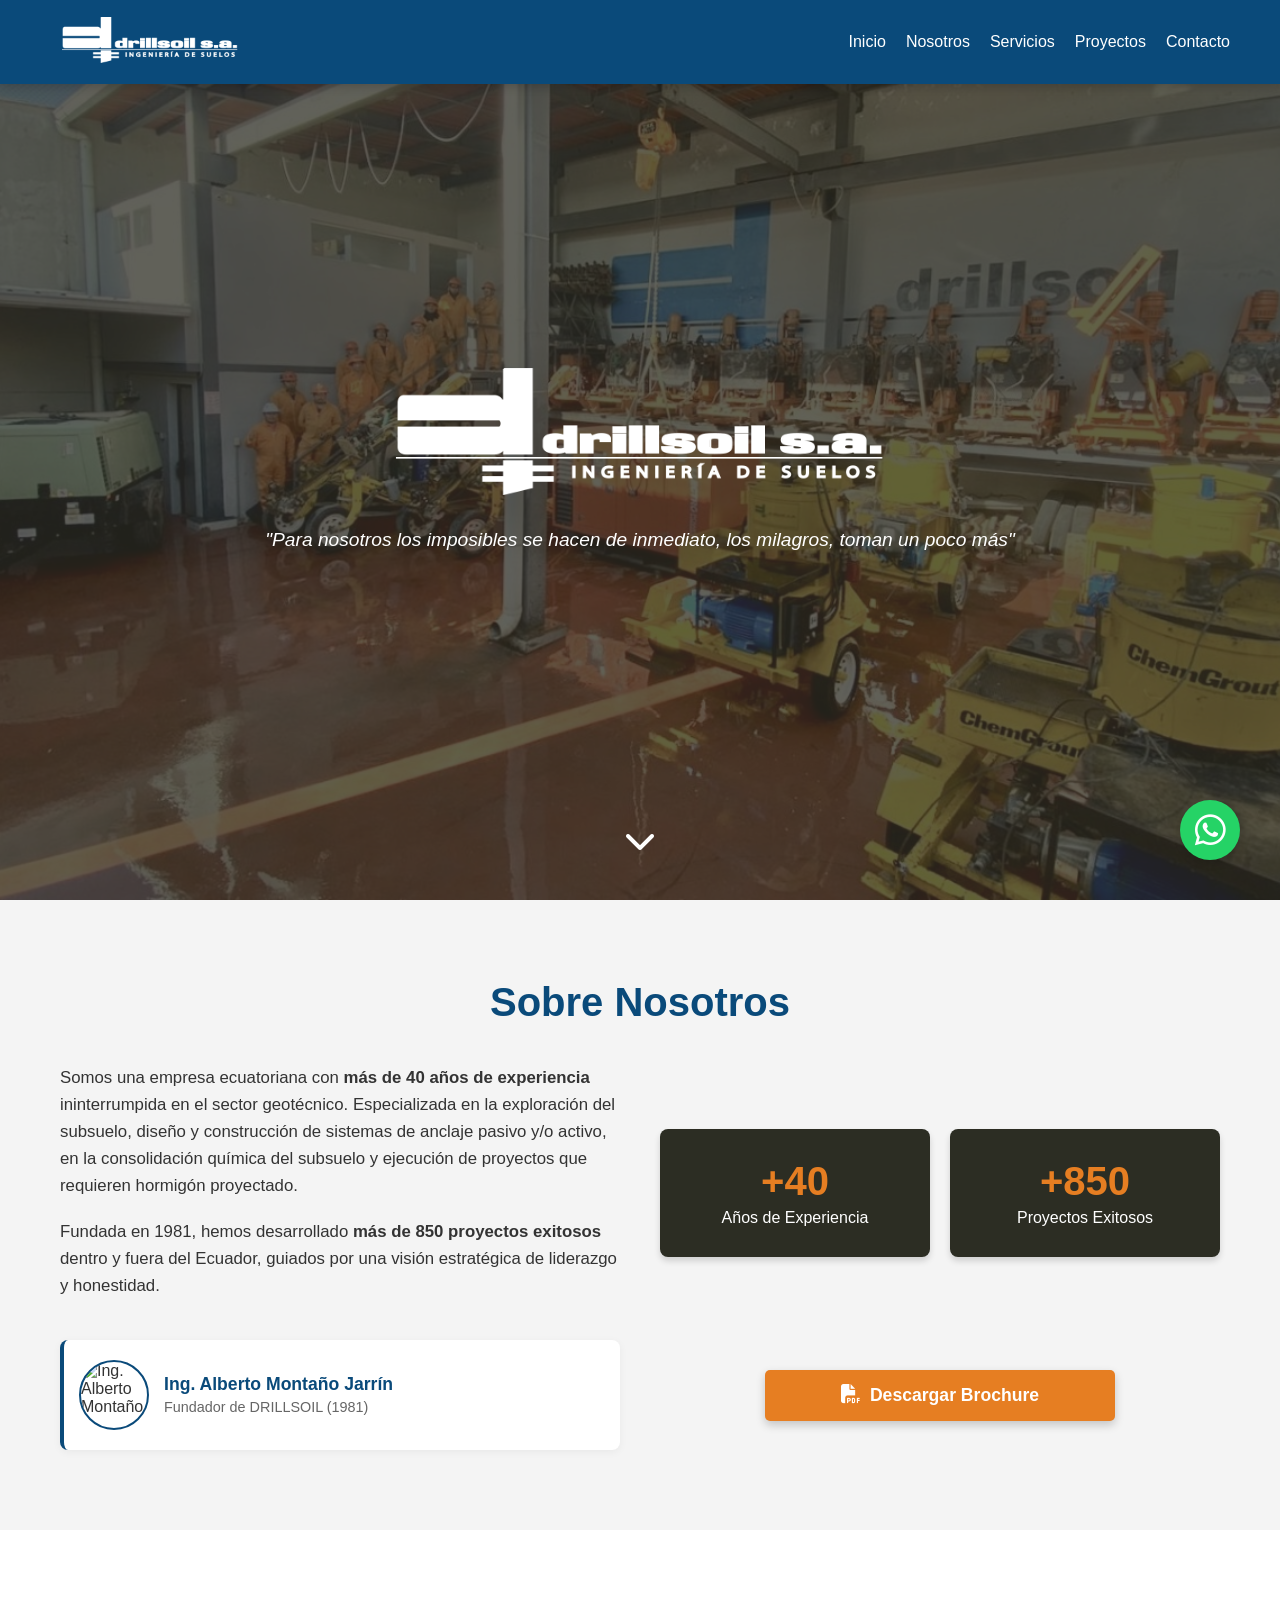
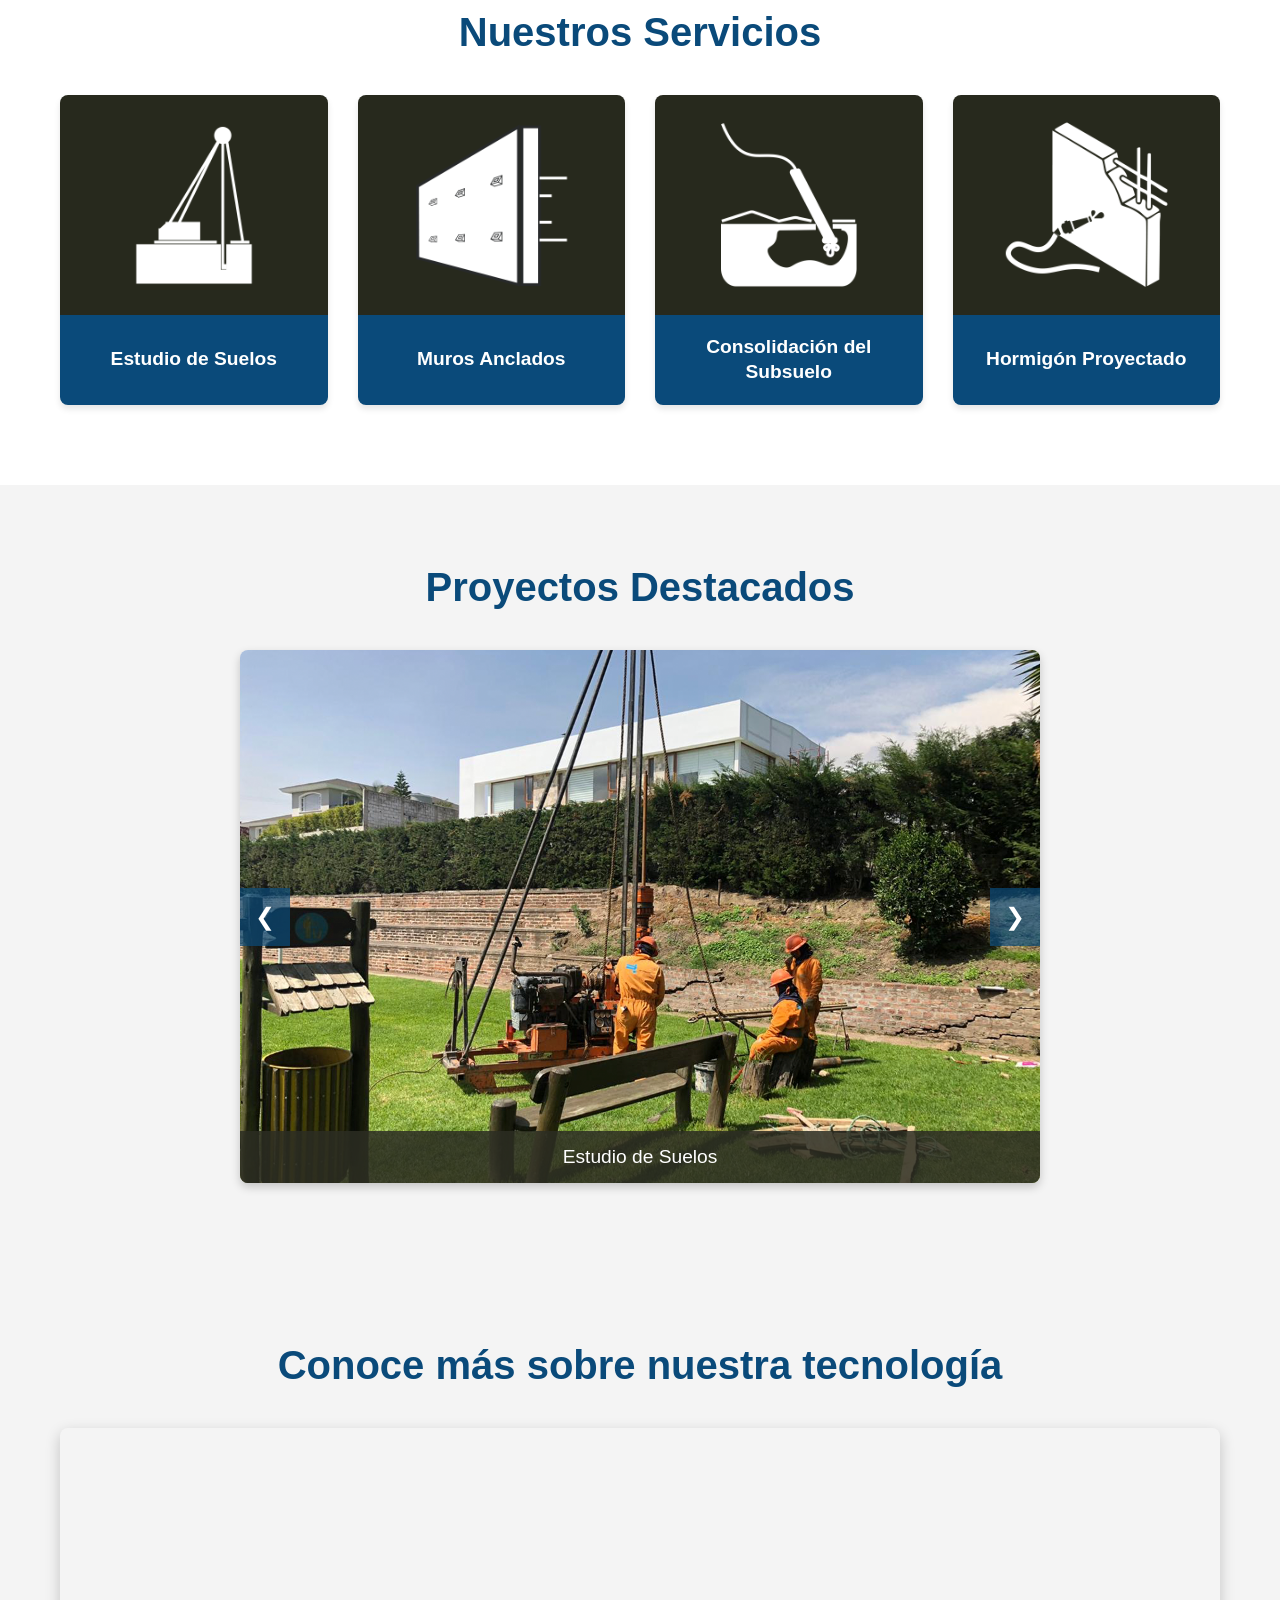
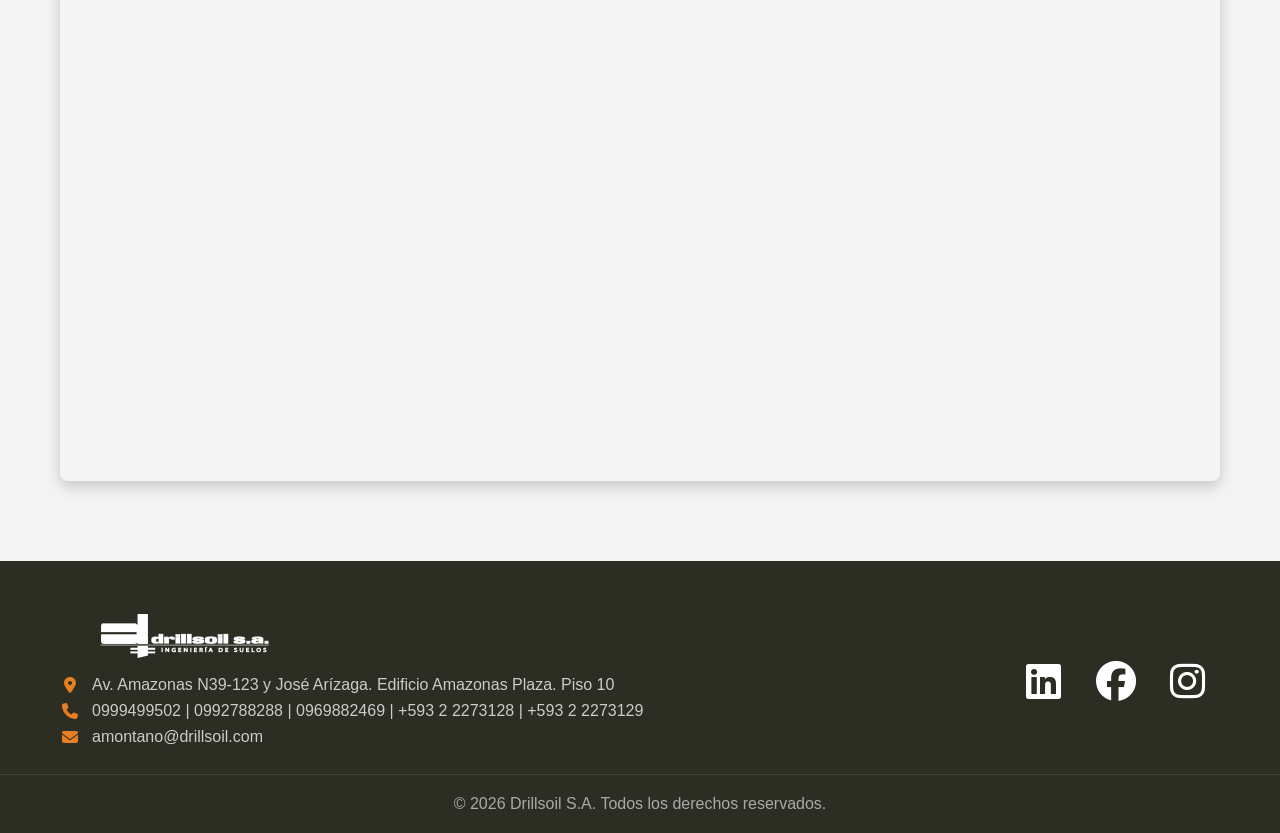
==== index.html @ e0284601 "Add files via upload" ====
<!DOCTYPE html>
<html lang="es">
<head>
    <meta charset="UTF-8">
    <meta name="viewport" content="width=device-width, initial-scale=1.0">
    <meta name="description" content="Drillsoil S.A. - Ingeniería de Suelos. Empresa ecuatoriana con más de 40 años de experiencia en el sector geotécnico, muros anclados, consolidación del subsuelo y hormigón proyectado.">
    <title>Drillsoil S.A. | Ingeniería de Suelos</title>
    
    <link rel="icon" type="image/png" href="images/favicon.png">

    <meta property="og:title" content="Drillsoil S.A. | Ingeniería de Suelos">
    <meta property="og:description" content="Empresa ecuatoriana con más de 40 años de experiencia en el sector geotécnico, muros anclados y consolidación del subsuelo.">
<meta property="og:image" content="https://jadavilar.github.io/drillsoil/images/whatsapp-preview.png">
    <meta property="og:url" content="https://www.drillsoil.com">
    <meta property="og:type" content="website">

    <link rel="stylesheet" href="style.css">
    <link rel="stylesheet" href="https://cdnjs.cloudflare.com/ajax/libs/font-awesome/6.4.0/css/all.min.css">
</head>
<body>

    <nav class="navbar">
        <div class="logo">
            <a href="index.html">
                <img src="images/logo-menu.png" alt="Drillsoil Logo">
            </a>
        </div>
        <div class="menu-toggle" id="mobile-menu">
            <span class="bar"></span>
            <span class="bar"></span>
            <span class="bar"></span>
        </div>
        <ul class="nav-links">
            <li><a href="#inicio">Inicio</a></li>
            <li><a href="#nosotros">Nosotros</a></li>
            <li><a href="#servicios">Servicios</a></li>
            <li><a href="#galeria">Proyectos</a></li>
            <li><a href="contacto.html">Contacto</a></li>
        </ul>
    </nav>

    <header id="inicio" class="hero">
        <div class="overlay"></div>
        <div class="hero-content">
            <img src="images/logo-banner.png" alt="Drillsoil S.A." class="hero-logo">
            <p>"Para nosotros los imposibles se hacen de inmediato, los milagros, toman un poco más"</p>
            </div> <a href="#nosotros" class="scroll-down">
                <i class="fa-solid fa-chevron-down"></i>
            </a>
        </div>
    </header>

    <section id="nosotros" class="about-section">
        <div class="container">
            <h2>Sobre Nosotros</h2>
            <div class="about-grid">
                
                <div class="about-col">
                    <div class="about-text">
                        <p>Somos una empresa ecuatoriana con <strong>más de 40 años de experiencia</strong> ininterrumpida en el sector geotécnico. Especializada en la exploración del subsuelo, diseño y construcción de sistemas de anclaje pasivo y/o activo, en la consolidación química del subsuelo y ejecución de proyectos que requieren hormigón proyectado.</p>
                        <p>Fundada en 1981, hemos desarrollado <strong>más de 850 proyectos exitosos</strong> dentro y fuera del Ecuador, guiados por una visión estratégica de liderazgo y honestidad.</p>
                    </div>
                    <div class="founder-profile">
                        <img src="ruta-foto-alberto-montano.jpg" alt="Ing. Alberto Montaño - Fundador" class="founder-img">
                        <div class="founder-info">
                            <h4>Ing. Alberto Montaño Jarrín</h4>
                            <span>Fundador de DRILLSOIL (1981)</span>
                        </div>
                    </div>
                </div>

                <div class="about-col">
                    <div class="about-stats">
                        <div class="stat-box">
                            <h3>+40</h3>
                            <p>Años de Experiencia</p>
                        </div>
                        <div class="stat-box">
                            <h3>+850</h3>
                            <p>Proyectos Exitosos</p>
                        </div>
                    </div>
                    <div class="brochure-container">
                        <a href="Catálogo de Servicios Drillsoil.pdf" target="_blank" rel="noopener noreferrer" class="btn-brochure">
                            <i class="fa-solid fa-file-pdf"></i> Descargar Brochure
                        </a>
                    </div>
                </div>

            </div>
        </div>
    </section>

    <section id="servicios" class="services-section">
        <div class="container">
            <h2>Nuestros Servicios</h2>
            <div class="services-grid">
                <div class="service-card">
                    <div class="service-img" style="background-image: url('images/ruta-icono-suelos.png');"></div>
                    <div class="service-info">
                        <h3>Estudio de Suelos</h3>
                    </div>
                </div>
                <div class="service-card">
                    <div class="service-img" style="background-image: url('images/ruta-icono-muros.png');"></div>
                    <div class="service-info">
                        <h3>Muros Anclados</h3>
                    </div>
                </div>
                <div class="service-card">
                    <div class="service-img" style="background-image: url('images/ruta-icono-consolidacion.png');"></div>
                    <div class="service-info">
                        <h3>Consolidación del Subsuelo</h3>
                    </div>
                </div>
                <div class="service-card">
                    <div class="service-img" style="background-image: url('images/ruta-icono-hormigon.png');"></div>
                    <div class="service-info">
                        <h3>Hormigón Proyectado</h3>
                    </div>
                </div>
            </div>
        </div>
    </section>

    <section id="galeria" class="slider-section">
        <div class="container">
            <h2>Proyectos Destacados</h2>
            <div class="slider-container">
                <div class="slider">
                    <div class="slide">
                        <img src="images/Estudio-de-suelos-1.png" alt="Estudio de Suelos">
                        <div class="slide-caption">Estudio de Suelos</div>
                    </div>
                    <div class="slide">
                        <img src="images/muros-anclados-epiq-1.png" alt="Muros Anclados">
                        <div class="slide-caption">Muros Anclados - Epiq</div>
                    </div>
                    <div class="slide">
                        <img src="images/muros-anclados-ekopark-1.png" alt="Muros Anclados">
                        <div class="slide-caption">Muros Anclados - Ekopark</div>
                    </div>
                    <div class="slide">
                        <img src="images/hormigon-proyectado-1.png" alt="Hormigón Proyectado">
                        <div class="slide-caption">Hormigón Proyectado</div>
                    </div>
                    <div class="slide">
                        <img src="images/Estudio-de-suelos-2.png" alt="Estudio de Suelos">
                        <div class="slide-caption">Estudio de Suelos</div>
                    </div>
                    <div class="slide">
                        <img src="images/muros-anclados-castillo-1.png" alt="Muros Anclados">
                        <div class="slide-caption">Muros Anclados</div>
                    </div>
                    <div class="slide">
                        <img src="images/consolidacion-del-subsuelo-1.png" alt="Consolidación del Subsuelo">
                        <div class="slide-caption">Consolidación del Subsuelo</div>
                    </div>
                    <div class="slide">
                        <img src="images/muros-anclados-epiq-2.png" alt="Muros Anclados">
                        <div class="slide-caption">Muros Anclados</div>
                    </div>
                </div>
                <button class="prev-btn" onclick="moveSlide(-1)">&#10094;</button>
                <button class="next-btn" onclick="moveSlide(1)">&#10095;</button>
            </div>
        </div>
    </section>

<section id="video" class="video-section">
    <div class="container">
        <h2>Conoce más sobre nuestra tecnología</h2>
        <div class="video-wrapper">
            <iframe 
                width="560" 
                height="315" 
                src="https://www.youtube-nocookie.com/embed/8WNCnqrOj-g" 
                title="Drillsoil Video Corporativo" 
                frameborder="0" 
                allow="accelerometer; autoplay; clipboard-write; encrypted-media; gyroscope; picture-in-picture" 
                allowfullscreen>
            </iframe>
        </div>
    </div>
</section>

    <footer>
        <div class="container footer-content">
            <div class="footer-info">
                <img src="images/logo-footer.png" alt="Drillsoil Logo" class="footer-logo">
                <p><i class="fa-solid fa-location-dot"></i> Av. Amazonas N39-123 y José Arízaga. Edificio Amazonas Plaza. Piso 10</p>
                <p><i class="fa-solid fa-phone"></i> 0999499502 | 0992788288 | 0969882469 | +593 2 2273128 | +593 2 2273129</p>
                <p><i class="fa-solid fa-envelope"></i> amontano@drillsoil.com</p>
            </div>
            <div class="footer-social">
                <a href="#"><i class="fa-brands fa-linkedin"></i></a>
                <a href="#"><i class="fa-brands fa-facebook"></i></a>
                <a href="#"><i class="fa-brands fa-instagram"></i></a>
            </div>
        </div>
        <div class="footer-bottom">
            <p>&copy; 2026 Drillsoil S.A. Todos los derechos reservados.</p>
        </div>
    </footer>

    <a href="https://wa.me/593999499502?text=Hola,%20estoy%20interesado%20en%20cotizar%20los%20Servicios%20de%20Drillsoil%20-%20Ingenier%C3%ADa%20de%20Suelos" class="whatsapp-float" target="_blank" rel="noopener noreferrer">
        <i class="fa-brands fa-whatsapp"></i>
    </a>

    <script src="script.js"></script>
</body>
</html>
---- style.css ----
/* =========================================
   VARIABLES Y CONFIGURACIÓN BASE
   ========================================= */
:root {
    --primary-blue: #0A4A7A; 
    --primary-dark: #2c2d23; 
    --accent-color: #E67E22; 
    --text-light: #ffffff;
    --text-dark: #333333;
    --bg-light: #f4f4f4;
}

* {
    margin: 0;
    padding: 0;
    box-sizing: border-box;
    font-family: 'Segoe UI', Tahoma, Geneva, Verdana, sans-serif;
    scroll-behavior: smooth;
}

body {
    background-color: var(--bg-light);
    color: var(--text-dark);
}

.container {
    max-width: 1200px;
    margin: 0 auto;
    padding: 0 20px;
}

h2 {
    text-align: center;
    font-size: 2.5rem;
    color: var(--primary-blue);
    margin-bottom: 40px;
}

/* =========================================
   MENÚ DE NAVEGACIÓN (NAVBAR)
   ========================================= */
.navbar {
    display: flex;
    justify-content: space-between;
    align-items: center;
    background-color: var(--primary-blue);
    padding: 15px 50px;
    position: fixed;
    width: 100%;
    top: 0;
    z-index: 1000;
    box-shadow: 0 2px 10px rgba(0,0,0,0.2);
}

.navbar .logo img {
    height: 50px;
}

.nav-links {
    list-style: none;
    display: flex;
}

.nav-links li {
    margin-left: 20px;
}

.nav-links a {
    color: var(--text-light);
    text-decoration: none;
    font-weight: 500;
    transition: color 0.3s;
}

.nav-links a:hover, .nav-links a.active {
    color: var(--accent-color);
}

.menu-toggle {
    display: none;
    flex-direction: column;
    cursor: pointer;
}

.menu-toggle .bar {
    width: 25px;
    height: 3px;
    background-color: var(--text-light);
    margin: 4px 0;
    transition: 0.3s;
}

.navbar-spacer {
    height: 70px; 
    background-color: var(--primary-blue);
}

/* =========================================
   BANNER PRINCIPAL (HERO)
   ========================================= */
.hero {
    height: 100vh;
    background-image: url('images/ruta-foto-equipo.png'); 
    background-size: cover;
    background-position: center;
    position: relative;
    display: flex;
    justify-content: center;
    align-items: center;
    text-align: center;
}

.hero .overlay {
    position: absolute;
    top: 0;
    left: 0;
    width: 100%;
    height: 100%;
    background: rgba(44, 45, 35, 0.75); 
}

.hero-content {
    position: relative;
    z-index: 1;
    color: var(--text-light);
}

.hero-logo {
    max-width: 500px;
    margin-bottom: 0px;
}

.hero p {
    font-size: 1.2rem;
    font-style: italic;
    margin-top: 10px;
    padding: 0 20px;
}

.scroll-down {
    position: absolute; 
    bottom: 40px;       
    left: 0;
    right: 0;
    margin: 0 auto;
    color: var(--text-light);
    font-size: 2rem;
    animation: bounce 2s infinite;
    z-index: 2; /* <--- Agrega esta línea para que se pueda hacer clic */
}

@keyframes bounce {
    0%, 20%, 50%, 80%, 100% { transform: translateY(0); }
    40% { transform: translateY(-20px); }
    60% { transform: translateY(-10px); }
}

/* =========================================
   SECCIÓN: NOSOTROS (DISEÑO SIMÉTRICO)
   ========================================= */
section {
    padding: 80px 0;
}

.about-grid {
    display: grid;
    grid-template-columns: 1fr 1fr;
    gap: 40px;
    align-items: stretch; /* Obliga a que las dos columnas tengan la misma altura */
}

.about-col {
    display: flex;
    flex-direction: column;
}

/* Columna Izquierda (Textos) */
.about-text {
    flex-grow: 1; /* Rellena el espacio para empujar la foto del fundador abajo */
    display: flex;
    flex-direction: column;
    justify-content: center;
}

.about-text p {
    margin-bottom: 20px;
    line-height: 1.6;
    font-size: 1.05rem;
}

/* Columna Derecha (Estadísticas) */
.about-stats {
    flex-grow: 1; /* Rellena el espacio para centrarse con el texto */
    display: flex;
    justify-content: space-between;
    align-items: center; /* Centra las tarjetas verticalmente con el texto izquierdo */
    gap: 20px;
}

.stat-box {
    display: flex;
    flex-direction: column;
    justify-content: center; /* Fuerza el centrado vertical interno */
    align-items: center;     /* Fuerza el centrado horizontal interno */
    text-align: center;
    background: var(--primary-dark); 
    color: var(--text-light);
    padding: 30px 15px;
    border-radius: 8px;
    flex: 1; /* Ambas tarjetas ocupan el mismo ancho */
    box-shadow: 0 4px 6px rgba(0,0,0,0.15);
}

.stat-box h3 {
    font-size: 2.5rem;
    color: var(--accent-color);
    margin-bottom: 5px;
}

.stat-box p {
    margin: 0;
    font-weight: 500;
}

/* Elementos inferiores alineados (Fundador y Botón) */
.founder-profile, .brochure-container {
    height: 110px; /* Altura fija para alinear perfectamente */
    margin-top: 20px;
    display: flex;
    align-items: center;
}

.founder-profile {
    background: #fff;
    padding: 15px;
    border-radius: 8px;
    box-shadow: 0 2px 8px rgba(0,0,0,0.05);
    border-left: 4px solid var(--primary-blue);
    gap: 15px;
}

.founder-img {
    width: 70px;
    height: 70px;
    border-radius: 50%;
    object-fit: cover;
    border: 2px solid var(--primary-blue);
    flex-shrink: 0;
}

.founder-info h4 {
    color: var(--primary-blue);
    margin-bottom: 3px;
    font-size: 1.1rem;
}

.founder-info span {
    color: #666;
    font-size: 0.9rem;
    font-weight: 500;
}

.brochure-container {
    justify-content: center;
}

.btn-brochure {
    display: inline-flex;
    align-items: center;
    justify-content: center;
    background-color: var(--accent-color);
    color: var(--text-light);
    padding: 15px 30px;
    border-radius: 5px;
    text-decoration: none;
    font-size: 1.1rem;
    font-weight: bold;
    transition: background 0.3s, transform 0.3s;
    box-shadow: 0 4px 10px rgba(0,0,0,0.2);
    width: 100%;
    max-width: 350px;
}

.btn-brochure:hover {
    background-color: #b54600;
    transform: translateY(-3px);
}

.btn-brochure i {
    margin-right: 10px;
    font-size: 1.2rem;
}

/* =========================================
   SERVICIOS
   ========================================= */
.services-section {
    background-color: #fff;
}

.services-grid {
    display: grid;
    grid-template-columns: repeat(auto-fit, minmax(250px, 1fr));
    gap: 30px;
}

.service-card {
    background: var(--bg-light);
    border-radius: 8px;
    overflow: hidden;
    box-shadow: 0 4px 6px rgba(0,0,0,0.1);
    transition: transform 0.3s, box-shadow 0.3s;
    display: flex;
    flex-direction: column; 
    height: 100%; 
}

.service-card:hover {
    transform: translateY(-10px);
    box-shadow: 0 8px 15px rgba(0,0,0,0.15);
}

.service-img {
    height: 220px;
    background-size: cover;
    background-position: center;
    flex-shrink: 0; 
}

.service-info {
    padding: 20px;
    text-align: center;
    background-color: var(--primary-blue);
    color: var(--text-light);
    flex-grow: 1; 
    display: flex;
    align-items: center;
    justify-content: center;
}

.service-info h3 {
    font-size: 1.2rem;
    line-height: 1.3;
}

/* =========================================
   SLIDER DE PROYECTOS
   ========================================= */
.slider-container {
    position: relative;
    max-width: 800px;
    margin: auto;
    overflow: hidden;
    border-radius: 8px;
    box-shadow: 0 4px 10px rgba(0,0,0,0.2);
}

.slider {
    display: flex;
    transition: transform 0.5s ease-in-out;
}

.slide {
    min-width: 100%;
    position: relative;
}

.slide img {
    width: 100%;
    display: block;
}

.slide-caption {
    position: absolute;
    bottom: 0;
    width: 100%;
    background: rgba(44, 45, 35, 0.85); 
    color: white;
    padding: 15px;
    text-align: center;
    font-size: 1.2rem;
}

.prev-btn, .next-btn {
    position: absolute;
    top: 50%;
    transform: translateY(-50%);
    background: rgba(10, 74, 122, 0.7); 
    color: white;
    border: none;
    padding: 15px;
    cursor: pointer;
    font-size: 1.5rem;
    transition: background 0.3s;
}

.prev-btn { left: 0; }
.next-btn { right: 0; }
.prev-btn:hover, .next-btn:hover { background: var(--accent-color); }

/* =========================================
   VIDEO
   ========================================= */
.video-section {
    background-color: var(--bg-light);
}

.video-wrapper {
    position: relative;
    padding-bottom: 56.25%; 
    height: 0;
    box-shadow: 0 5px 15px rgba(0,0,0,0.2);
    border-radius: 8px;
}

.video-wrapper iframe {
    position: absolute;
    top: 0;
    left: 0;
    width: 100%;
    height: 100%;
    border-radius: 8px;
}

/* =========================================
   PÁGINA DE CONTACTO Y FORMULARIO
   ========================================= */
.contact-page-section {
    padding: 60px 0 100px;
    background-color: var(--bg-light);
    min-height: calc(100vh - 70px - 200px); 
}

.contact-subtitle {
    text-align: center;
    margin-top: -20px;
    margin-bottom: 40px;
    color: var(--primary-blue);
    font-size: 1.1rem;
}

.contact-form {
    max-width: 600px;
    margin: 0 auto;
    background: #fff;
    padding: 40px;
    border-radius: 8px;
    box-shadow: 0 4px 15px rgba(0,0,0,0.05);
    border-top: 5px solid var(--primary-blue);
}

.form-group {
    margin-bottom: 20px;
}

.form-group label {
    display: block;
    margin-bottom: 8px;
    font-weight: bold;
    color: var(--primary-blue);
}

.form-group input, .form-group textarea {
    width: 100%;
    padding: 12px;
    border: 1px solid #ccc;
    border-radius: 4px;
    font-size: 1rem;
}

.form-group input:focus, .form-group textarea:focus {
    outline: none;
    border-color: var(--primary-blue);
}

.btn-submit {
    background-color: var(--accent-color);
    color: white;
    border: none;
    padding: 15px 30px;
    font-size: 1.1rem;
    font-weight: bold;
    border-radius: 4px;
    cursor: pointer;
    width: 100%;
    transition: background 0.3s;
}

.btn-submit:hover {
    background-color: #b54600;
}

/* =========================================
   FOOTER
   ========================================= */
footer {
    background-color: var(--primary-dark); 
    color: var(--text-light);
    padding: 50px 0 20px;
}

.footer-content {
    display: flex;
    justify-content: space-between;
    align-items: center;
    flex-wrap: wrap;
    margin-bottom: 20px;
}

.footer-logo {
    max-width: 250px;
    height: auto;
    margin-bottom: 15px;
    display: block;
}

.footer-info p {
    margin: 8px 0;
    color: #cccccc;
    display: flex; 
    align-items: center;
}

.footer-info i {
    color: var(--accent-color);
    margin-right: 12px;
    width: 20px; 
    text-align: center;
    flex-shrink: 0;
}

.footer-social a {
    color: var(--text-light);
    font-size: 2.5rem; 
    margin: 0 15px;
    transition: color 0.3s, transform 0.3s;
    display: inline-block;
}

.footer-social a:hover {
    color: var(--accent-color);
    transform: translateY(-3px);
}

.footer-bottom {
    border-top: 1px solid #444537;
    padding-top: 20px;
    text-align: center; 
    width: 100%; 
    display: block;
    font-size: 1rem;
    color: #aaaaaa;
}

/* =========================================
   BOTÓN FLOTANTE WHATSAPP
   ========================================= */
.whatsapp-float {
    position: fixed;
    width: 60px;
    height: 60px;
    bottom: 40px;
    right: 40px;
    background-color: #25d366;
    color: #FFF;
    border-radius: 50px;
    text-align: center;
    font-size: 35px;
    box-shadow: 2px 2px 10px rgba(0,0,0,0.2);
    z-index: 100;
    display: flex;
    align-items: center;
    justify-content: center;
    text-decoration: none;
    transition: transform 0.3s;
}

.whatsapp-float:hover {
    transform: scale(1.1);
}

/* =========================================
   DISEÑO RESPONSIVE (MÓVILES)
   ========================================= */
@media (max-width: 768px) {
    .navbar {
        padding: 15px 20px;
    }
    
    .about-grid {
        grid-template-columns: 1fr;
    }
    
    /* En móvil, el botón y el fundador se alinean al centro */
    .founder-profile {
        justify-content: center;
        text-align: left;
    }

    .footer-content {
        flex-direction: column;
        text-align: center;
        gap: 30px;
    }
    
    .footer-logo {
        margin: 0 auto 15px auto;
    }
    
    .whatsapp-float {
        bottom: 20px;
        right: 20px;
    }

    .nav-links {
        position: fixed;
        right: -100%;
        top: 70px;
        flex-direction: column;
        background-color: var(--primary-blue);
        width: 100%;
        text-align: center;
        transition: 0.3s ease-in-out;
        box-shadow: 0 10px 27px rgba(0, 0, 0, 0.5);
    }

    .nav-links.active {
        right: 0;
    }

    .nav-links li {
        margin: 25px 0;
    }

    .menu-toggle {
        display: flex;
    }

    .menu-toggle.is-active .bar:nth-child(2) { opacity: 0; }
    .menu-toggle.is-active .bar:nth-child(1) { transform: translateY(7px) rotate(45deg); }
    .menu-toggle.is-active .bar:nth-child(3) { transform: translateY(-7px) rotate(-45deg); }
}
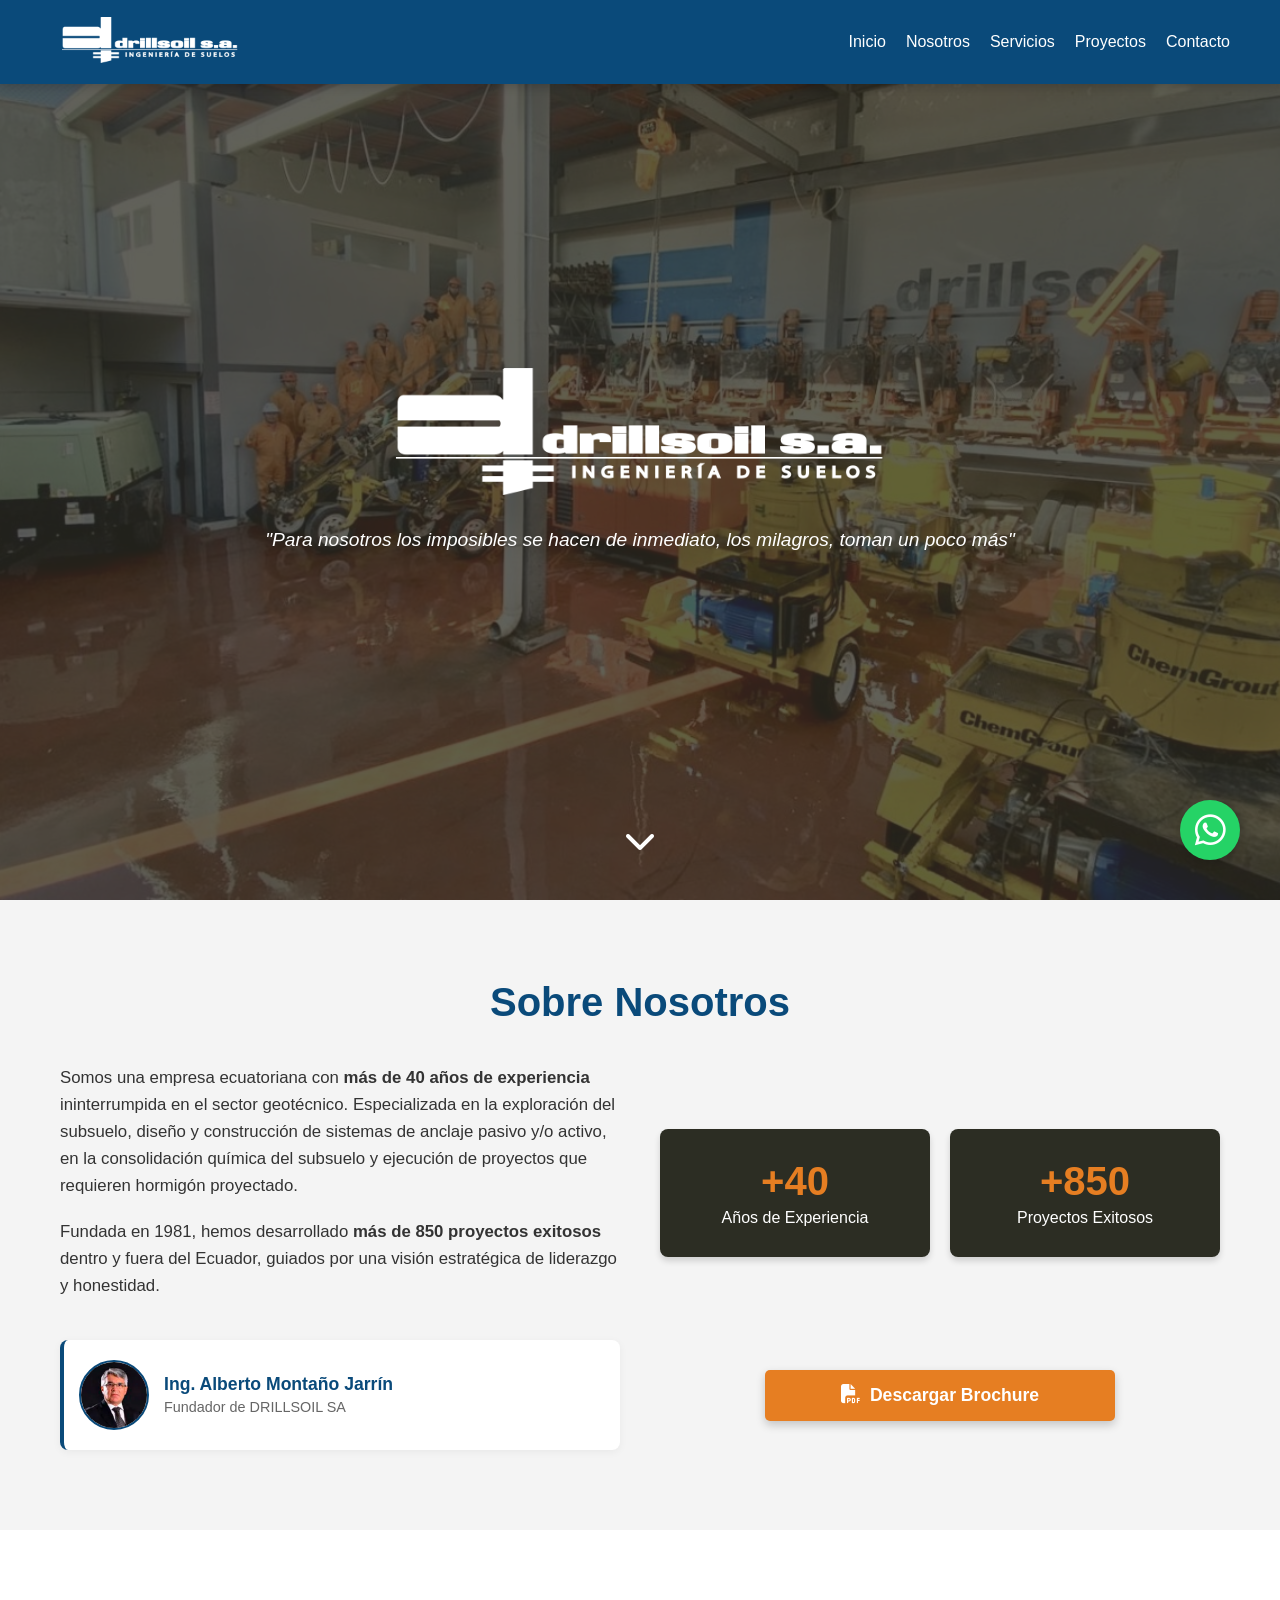
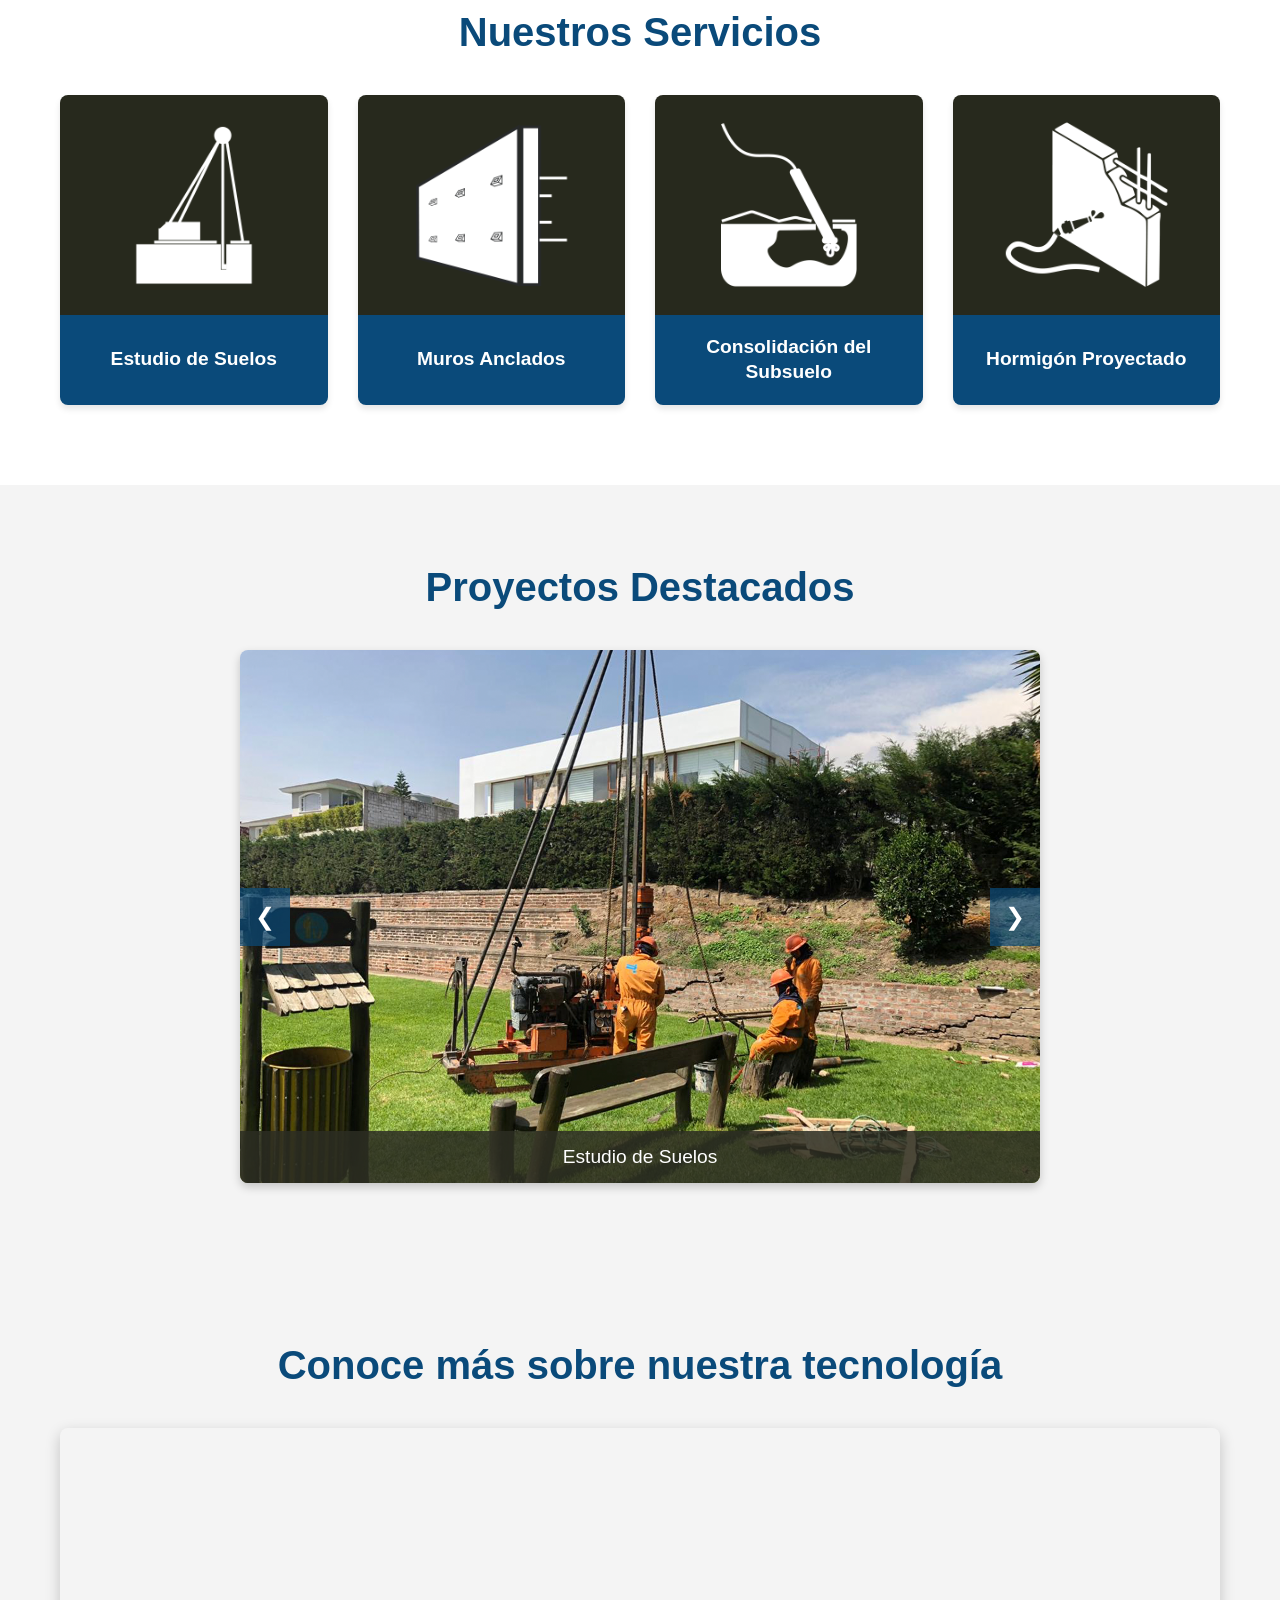
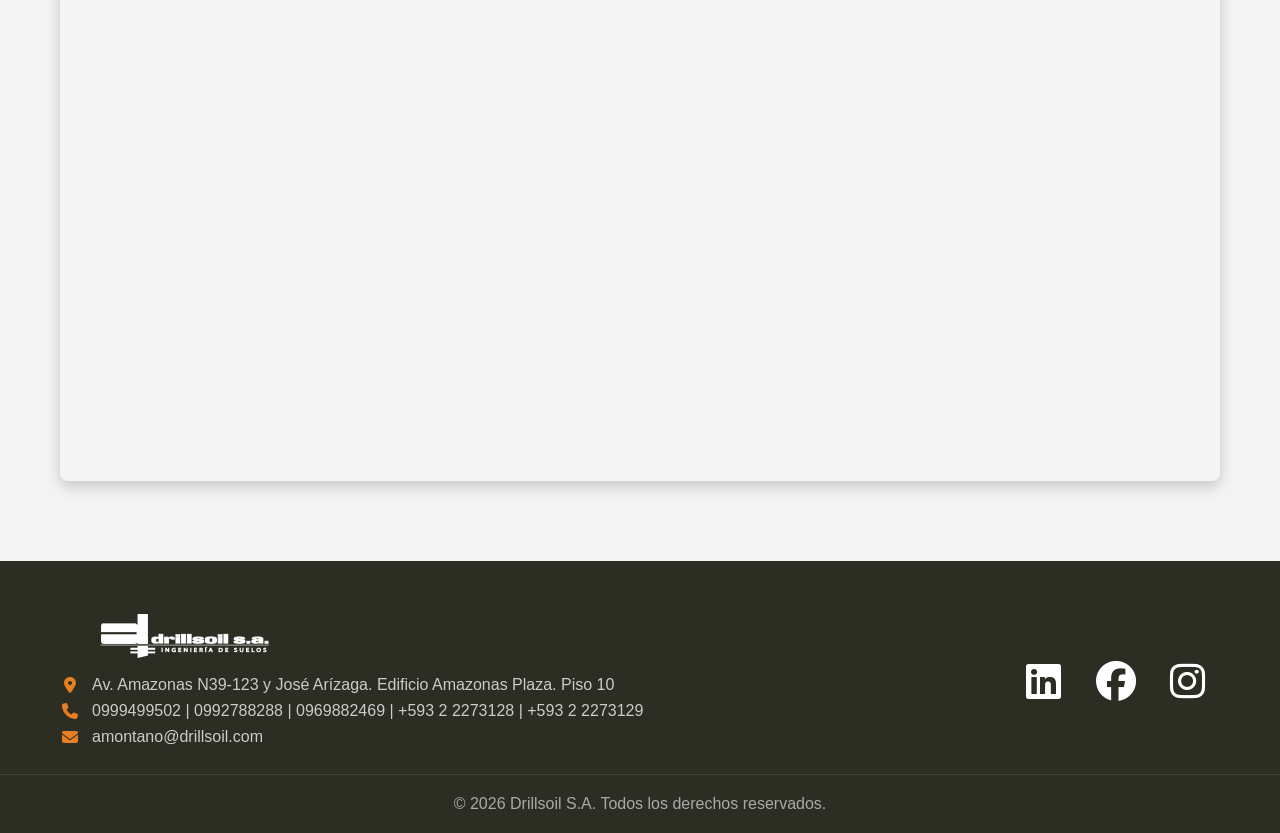
==== commit aee39320: "Add files via upload" ====
--- a/index.html
+++ b/index.html
@@ -61,10 +61,10 @@
                         <p>Fundada en 1981, hemos desarrollado <strong>más de 850 proyectos exitosos</strong> dentro y fuera del Ecuador, guiados por una visión estratégica de liderazgo y honestidad.</p>
                     </div>
                     <div class="founder-profile">
-                        <img src="ruta-foto-alberto-montano.jpg" alt="Ing. Alberto Montaño - Fundador" class="founder-img">
+                        <img src="images/ruta-foto-alberto-montano.png" alt="Ing. Alberto Montaño - Fundador" class="founder-img">
                         <div class="founder-info">
                             <h4>Ing. Alberto Montaño Jarrín</h4>
-                            <span>Fundador de DRILLSOIL (1981)</span>
+                            <span>Fundador de DRILLSOIL SA</span>
                         </div>
                     </div>
                 </div>
@@ -193,10 +193,18 @@
                 <p><i class="fa-solid fa-envelope"></i> amontano@drillsoil.com</p>
             </div>
             <div class="footer-social">
-                <a href="#"><i class="fa-brands fa-linkedin"></i></a>
-                <a href="#"><i class="fa-brands fa-facebook"></i></a>
-                <a href="#"><i class="fa-brands fa-instagram"></i></a>
-            </div>
+    		<a href="https://www.linkedin.com/company/drillsoil" target="_blank" rel="noopener noreferrer">
+	        <i class="fa-brands fa-linkedin"></i>
+	    </a>
+    
+    		<a href="https://www.facebook.com/drillsoil/" target="_blank" rel="noopener noreferrer">
+        	<i class="fa-brands fa-facebook"></i>
+	    </a>
+    
+	    <a href="https://www.instagram.com/drillsoil" target="_blank" rel="noopener noreferrer">
+        	<i class="fa-brands fa-instagram"></i>
+	    </a>
+	</div>
         </div>
         <div class="footer-bottom">
             <p>&copy; 2026 Drillsoil S.A. Todos los derechos reservados.</p>
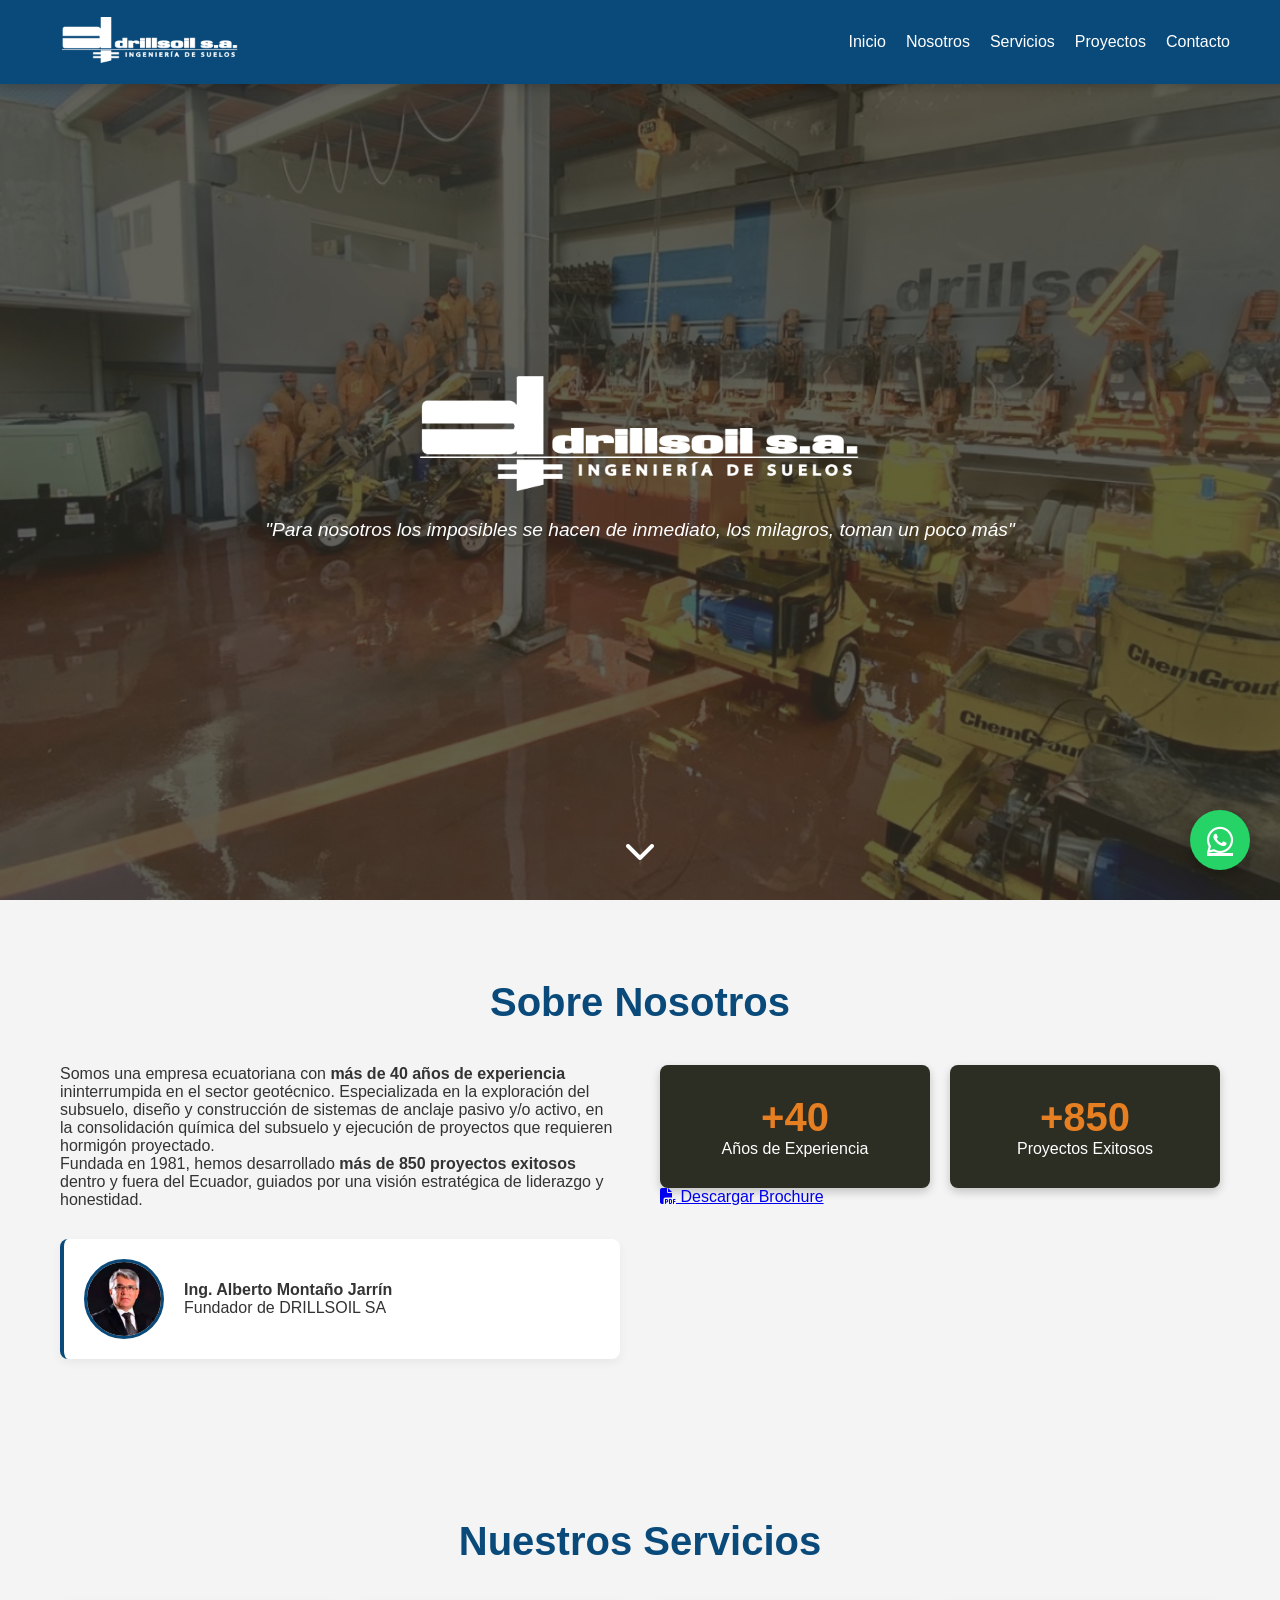
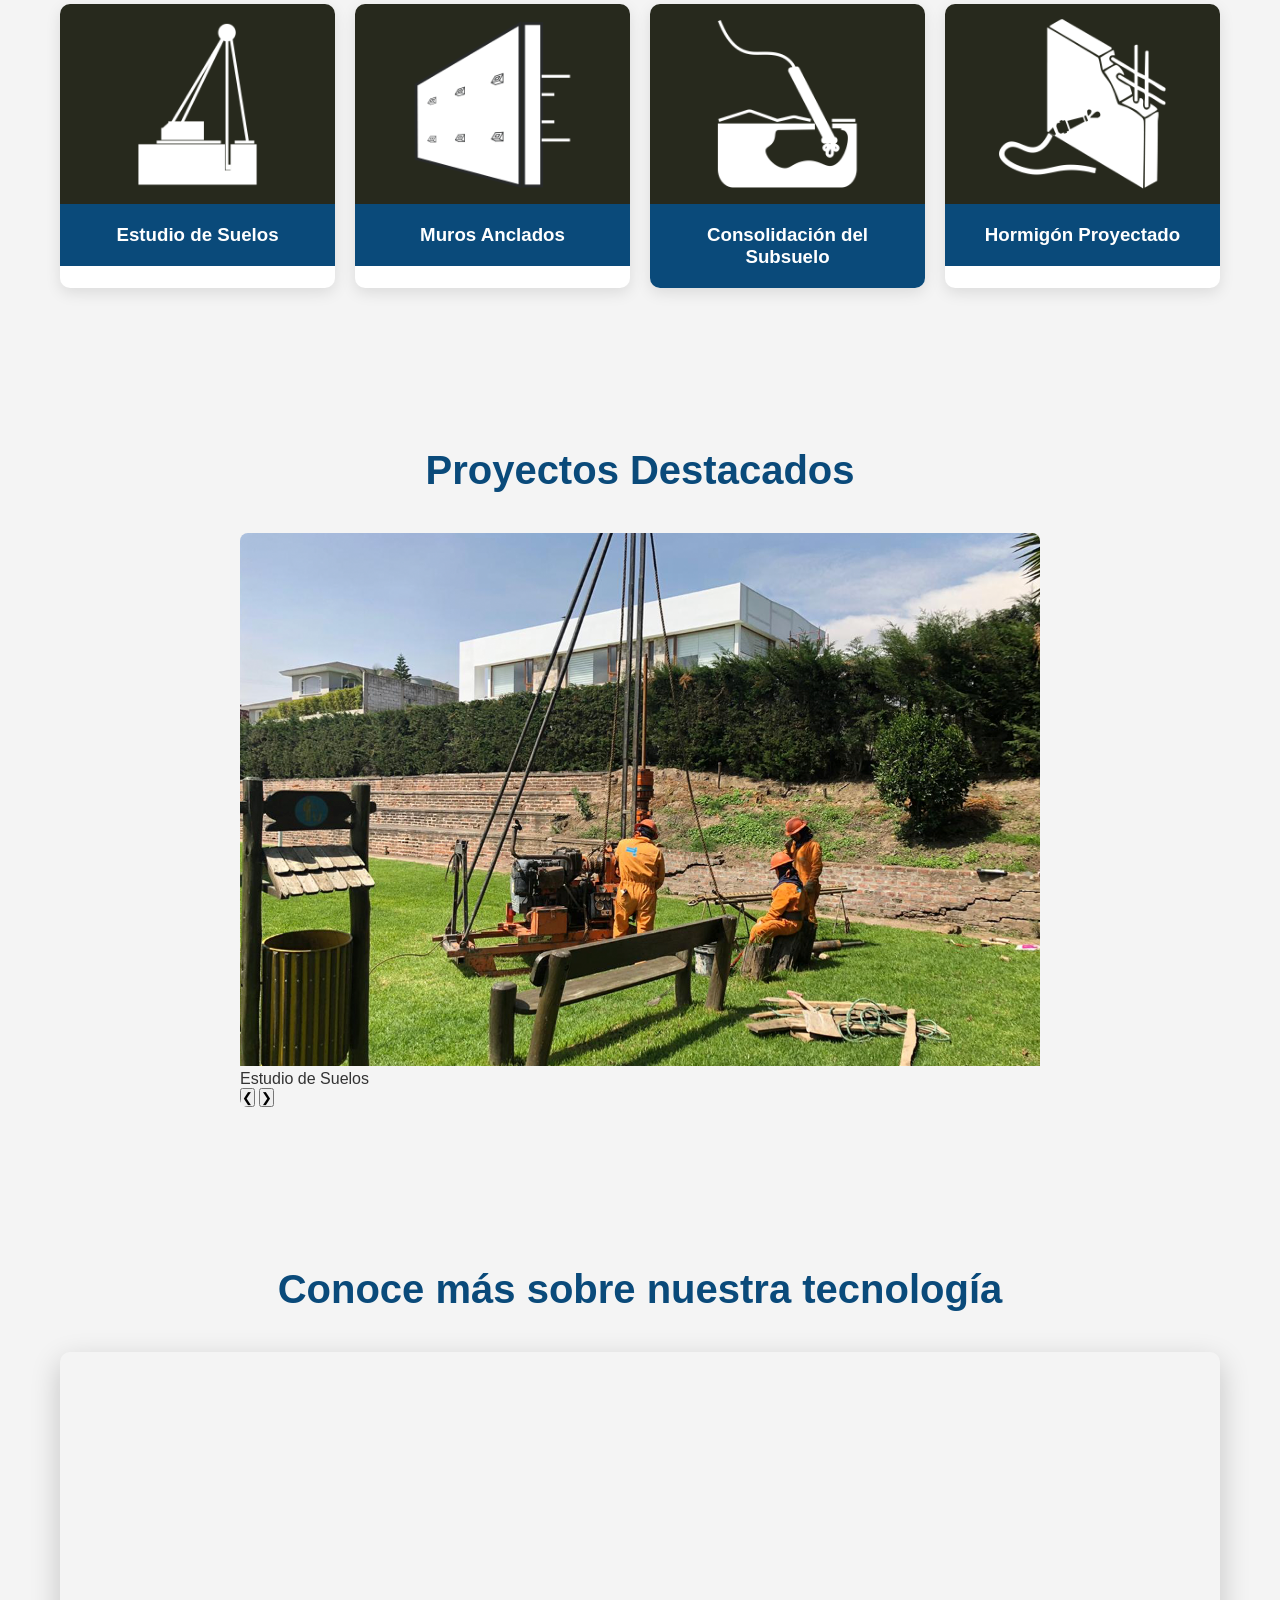
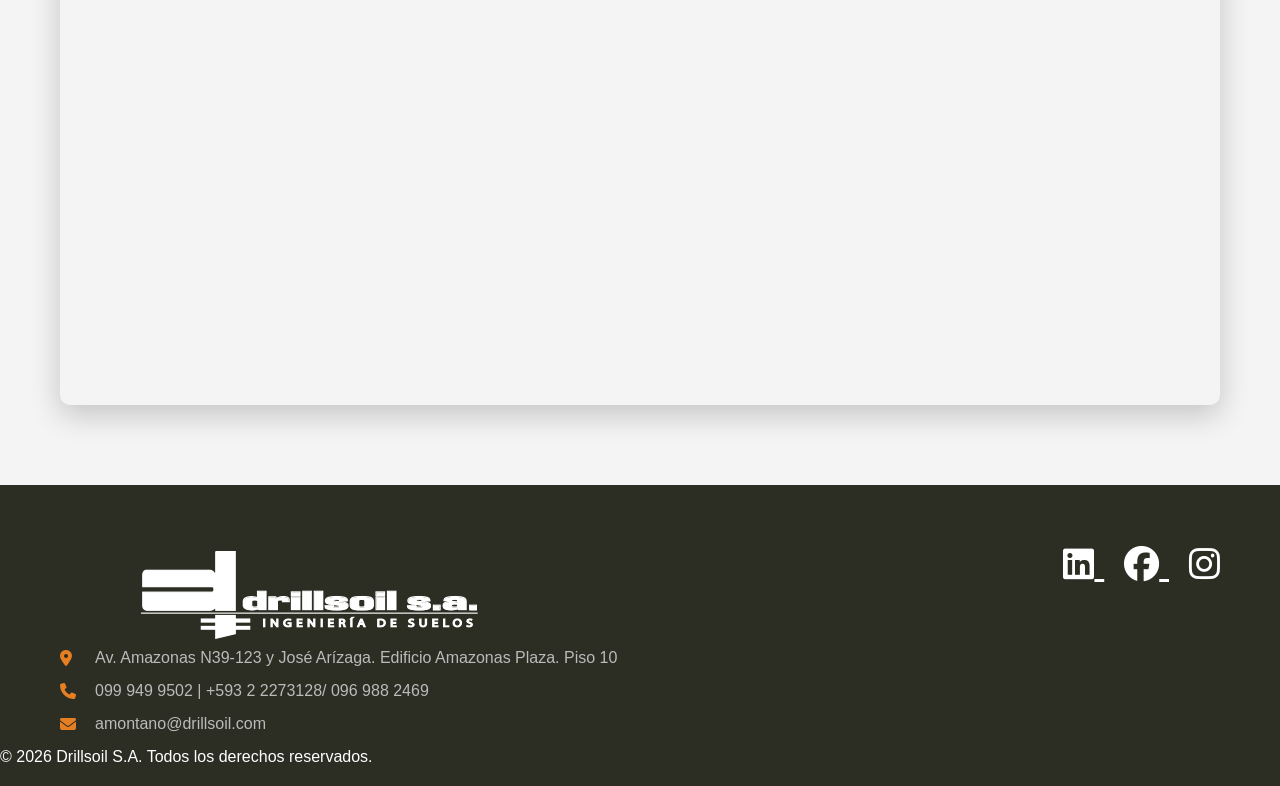
==== commit 7e2ad5c8: "Add files via upload" ====
--- a/index.html
+++ b/index.html
@@ -189,7 +189,8 @@
             <div class="footer-info">
                 <img src="images/logo-footer.png" alt="Drillsoil Logo" class="footer-logo">
                 <p><i class="fa-solid fa-location-dot"></i> Av. Amazonas N39-123 y José Arízaga. Edificio Amazonas Plaza. Piso 10</p>
-                <p><i class="fa-solid fa-phone"></i> 0999499502 | 0992788288 | 0969882469 | +593 2 2273128 | +593 2 2273129</p>
+		<p class="phone-line"><i class="fa-solid fa-phone"></i> 099 949 9502 | +593 2 2273128
+    		<span class="extra-numbers"> / 096 988 2469</span> </p>
                 <p><i class="fa-solid fa-envelope"></i> amontano@drillsoil.com</p>
             </div>
             <div class="footer-social">
--- a/style.css
+++ b/style.css
@@ -21,6 +21,10 @@
 body {
     background-color: var(--bg-light);
     color: var(--text-dark);
+    /* Bloqueo estricto de espacio en blanco lateral */
+    max-width: 100%;
+    overflow-x: hidden !important;
+    width: 100%;
 }
 
 .container {
@@ -80,6 +84,9 @@
     display: none;
     flex-direction: column;
     cursor: pointer;
+    /* Evita que se corte al abrir el menú */
+    position: relative;
+    z-index: 1001;
 }
 
 .menu-toggle .bar {
@@ -123,40 +130,48 @@
     position: relative;
     z-index: 1;
     color: var(--text-light);
+    /* Corrección: Alineación centralizada */
+    display: flex;
+    flex-direction: column;
+    align-items: center;
+    width: 100%;
+    padding: 0 20px;
 }
 
 .hero-logo {
-    max-width: 500px;
-    margin-bottom: 0px;
+    /* Corrección: Tamaño flexible para móviles */
+    max-width: 100%;
+    width: 450px;
+    height: auto;
+    margin-bottom: 5px;
 }
 
 .hero p {
     font-size: 1.2rem;
     font-style: italic;
-    margin-top: 10px;
-    padding: 0 20px;
+    margin-top: 5px;
+    padding: 0 10px;
 }
 
 .scroll-down {
     position: absolute; 
-    bottom: 40px;       
-    left: 0;
-    right: 0;
-    margin: 0 auto;
+    bottom: 30px; /* Un poco más arriba en móviles */
+    left: 50%;
+    transform: translateX(-50%);
     color: var(--text-light);
     font-size: 2rem;
     animation: bounce 2s infinite;
-    z-index: 2; /* <--- Agrega esta línea para que se pueda hacer clic */
+    z-index: 5;
 }
 
 @keyframes bounce {
-    0%, 20%, 50%, 80%, 100% { transform: translateY(0); }
-    40% { transform: translateY(-20px); }
-    60% { transform: translateY(-10px); }
-}
-
-/* =========================================
-   SECCIÓN: NOSOTROS (DISEÑO SIMÉTRICO)
+    0%, 20%, 50%, 80%, 100% { transform: translate(-50%, 0); }
+    40% { transform: translate(-50%, -20px); }
+    60% { transform: translate(-50%, -10px); }
+}
+
+/* =========================================
+   SECCIONES GENERALES Y NOSOTROS
    ========================================= */
 section {
     padding: 80px 0;
@@ -166,450 +181,163 @@
     display: grid;
     grid-template-columns: 1fr 1fr;
     gap: 40px;
-    align-items: stretch; /* Obliga a que las dos columnas tengan la misma altura */
-}
-
-.about-col {
-    display: flex;
-    flex-direction: column;
-}
-
-/* Columna Izquierda (Textos) */
-.about-text {
-    flex-grow: 1; /* Rellena el espacio para empujar la foto del fundador abajo */
-    display: flex;
-    flex-direction: column;
-    justify-content: center;
-}
-
-.about-text p {
-    margin-bottom: 20px;
-    line-height: 1.6;
-    font-size: 1.05rem;
-}
-
-/* Columna Derecha (Estadísticas) */
+    align-items: stretch;
+}
+
 .about-stats {
-    flex-grow: 1; /* Rellena el espacio para centrarse con el texto */
     display: flex;
     justify-content: space-between;
-    align-items: center; /* Centra las tarjetas verticalmente con el texto izquierdo */
     gap: 20px;
 }
 
 .stat-box {
-    display: flex;
-    flex-direction: column;
-    justify-content: center; /* Fuerza el centrado vertical interno */
-    align-items: center;     /* Fuerza el centrado horizontal interno */
+    background: var(--primary-dark);
+    color: white;
+    padding: 30px;
+    border-radius: 8px;
     text-align: center;
-    background: var(--primary-dark); 
-    color: var(--text-light);
-    padding: 30px 15px;
+    flex: 1;
+    box-shadow: 0 4px 10px rgba(0,0,0,0.2);
+}
+
+.stat-box h3 { color: var(--accent-color); font-size: 2.5rem; }
+
+.founder-profile {
+    display: flex;
+    align-items: center;
+    background: white;
+    padding: 20px;
     border-radius: 8px;
-    flex: 1; /* Ambas tarjetas ocupan el mismo ancho */
-    box-shadow: 0 4px 6px rgba(0,0,0,0.15);
-}
-
-.stat-box h3 {
-    font-size: 2.5rem;
-    color: var(--accent-color);
-    margin-bottom: 5px;
-}
-
-.stat-box p {
-    margin: 0;
-    font-weight: 500;
-}
-
-/* Elementos inferiores alineados (Fundador y Botón) */
-.founder-profile, .brochure-container {
-    height: 110px; /* Altura fija para alinear perfectamente */
-    margin-top: 20px;
-    display: flex;
-    align-items: center;
-}
-
-.founder-profile {
-    background: #fff;
-    padding: 15px;
-    border-radius: 8px;
-    box-shadow: 0 2px 8px rgba(0,0,0,0.05);
+    box-shadow: 0 4px 10px rgba(0,0,0,0.05);
+    margin-top: 30px;
+    gap: 20px;
     border-left: 4px solid var(--primary-blue);
-    gap: 15px;
 }
 
 .founder-img {
-    width: 70px;
-    height: 70px;
+    width: 80px; height: 80px;
     border-radius: 50%;
     object-fit: cover;
-    border: 2px solid var(--primary-blue);
-    flex-shrink: 0;
-}
-
-.founder-info h4 {
-    color: var(--primary-blue);
-    margin-bottom: 3px;
-    font-size: 1.1rem;
-}
-
-.founder-info span {
-    color: #666;
-    font-size: 0.9rem;
-    font-weight: 500;
-}
-
-.brochure-container {
-    justify-content: center;
-}
-
-.btn-brochure {
-    display: inline-flex;
-    align-items: center;
-    justify-content: center;
-    background-color: var(--accent-color);
-    color: var(--text-light);
-    padding: 15px 30px;
-    border-radius: 5px;
-    text-decoration: none;
-    font-size: 1.1rem;
-    font-weight: bold;
-    transition: background 0.3s, transform 0.3s;
-    box-shadow: 0 4px 10px rgba(0,0,0,0.2);
-    width: 100%;
-    max-width: 350px;
-}
-
-.btn-brochure:hover {
-    background-color: #b54600;
-    transform: translateY(-3px);
-}
-
-.btn-brochure i {
-    margin-right: 10px;
-    font-size: 1.2rem;
+    border: 3px solid var(--primary-blue);
 }
 
 /* =========================================
    SERVICIOS
    ========================================= */
-.services-section {
-    background-color: #fff;
-}
-
 .services-grid {
     display: grid;
     grid-template-columns: repeat(auto-fit, minmax(250px, 1fr));
-    gap: 30px;
+    gap: 20px;
 }
 
 .service-card {
-    background: var(--bg-light);
-    border-radius: 8px;
+    background: white;
+    border-radius: 10px;
     overflow: hidden;
-    box-shadow: 0 4px 6px rgba(0,0,0,0.1);
-    transition: transform 0.3s, box-shadow 0.3s;
-    display: flex;
-    flex-direction: column; 
-    height: 100%; 
-}
-
-.service-card:hover {
-    transform: translateY(-10px);
-    box-shadow: 0 8px 15px rgba(0,0,0,0.15);
-}
-
-.service-img {
-    height: 220px;
-    background-size: cover;
-    background-position: center;
-    flex-shrink: 0; 
-}
+    box-shadow: 0 5px 15px rgba(0,0,0,0.1);
+    transition: 0.3s;
+}
+
+.service-card:hover { transform: translateY(-10px); }
+
+.service-img { height: 200px; background-size: cover; background-position: center; }
 
 .service-info {
     padding: 20px;
+    background: var(--primary-blue);
+    color: white;
     text-align: center;
-    background-color: var(--primary-blue);
-    color: var(--text-light);
-    flex-grow: 1; 
-    display: flex;
-    align-items: center;
-    justify-content: center;
-}
-
-.service-info h3 {
-    font-size: 1.2rem;
-    line-height: 1.3;
-}
-
-/* =========================================
-   SLIDER DE PROYECTOS
-   ========================================= */
-.slider-container {
-    position: relative;
-    max-width: 800px;
-    margin: auto;
-    overflow: hidden;
-    border-radius: 8px;
-    box-shadow: 0 4px 10px rgba(0,0,0,0.2);
-}
-
-.slider {
-    display: flex;
-    transition: transform 0.5s ease-in-out;
-}
-
-.slide {
-    min-width: 100%;
-    position: relative;
-}
-
-.slide img {
-    width: 100%;
-    display: block;
-}
-
-.slide-caption {
-    position: absolute;
-    bottom: 0;
-    width: 100%;
-    background: rgba(44, 45, 35, 0.85); 
-    color: white;
-    padding: 15px;
-    text-align: center;
-    font-size: 1.2rem;
-}
-
-.prev-btn, .next-btn {
-    position: absolute;
-    top: 50%;
-    transform: translateY(-50%);
-    background: rgba(10, 74, 122, 0.7); 
-    color: white;
-    border: none;
-    padding: 15px;
-    cursor: pointer;
-    font-size: 1.5rem;
-    transition: background 0.3s;
-}
-
-.prev-btn { left: 0; }
-.next-btn { right: 0; }
-.prev-btn:hover, .next-btn:hover { background: var(--accent-color); }
-
-/* =========================================
-   VIDEO
-   ========================================= */
-.video-section {
-    background-color: var(--bg-light);
-}
-
+}
+
+/* =========================================
+   VIDEO Y PROYECTOS
+   ========================================= */
 .video-wrapper {
     position: relative;
-    padding-bottom: 56.25%; 
+    padding-bottom: 56.25%;
     height: 0;
-    box-shadow: 0 5px 15px rgba(0,0,0,0.2);
-    border-radius: 8px;
-}
-
-.video-wrapper iframe {
-    position: absolute;
-    top: 0;
-    left: 0;
-    width: 100%;
-    height: 100%;
-    border-radius: 8px;
-}
-
-/* =========================================
-   PÁGINA DE CONTACTO Y FORMULARIO
-   ========================================= */
-.contact-page-section {
-    padding: 60px 0 100px;
-    background-color: var(--bg-light);
-    min-height: calc(100vh - 70px - 200px); 
-}
-
-.contact-subtitle {
-    text-align: center;
-    margin-top: -20px;
-    margin-bottom: 40px;
-    color: var(--primary-blue);
-    font-size: 1.1rem;
-}
-
-.contact-form {
-    max-width: 600px;
-    margin: 0 auto;
-    background: #fff;
-    padding: 40px;
-    border-radius: 8px;
-    box-shadow: 0 4px 15px rgba(0,0,0,0.05);
-    border-top: 5px solid var(--primary-blue);
-}
-
-.form-group {
-    margin-bottom: 20px;
-}
-
-.form-group label {
-    display: block;
-    margin-bottom: 8px;
-    font-weight: bold;
-    color: var(--primary-blue);
-}
-
-.form-group input, .form-group textarea {
-    width: 100%;
-    padding: 12px;
-    border: 1px solid #ccc;
-    border-radius: 4px;
-    font-size: 1rem;
-}
-
-.form-group input:focus, .form-group textarea:focus {
-    outline: none;
-    border-color: var(--primary-blue);
-}
-
-.btn-submit {
-    background-color: var(--accent-color);
-    color: white;
-    border: none;
-    padding: 15px 30px;
-    font-size: 1.1rem;
-    font-weight: bold;
-    border-radius: 4px;
-    cursor: pointer;
-    width: 100%;
-    transition: background 0.3s;
-}
-
-.btn-submit:hover {
-    background-color: #b54600;
-}
-
-/* =========================================
-   FOOTER
+    border-radius: 10px;
+    overflow: hidden;
+    box-shadow: 0 10px 30px rgba(0,0,0,0.2);
+}
+.video-wrapper iframe { position: absolute; top: 0; left: 0; width: 100%; height: 100%; }
+
+.slider-container { max-width: 800px; margin: auto; overflow: hidden; border-radius: 8px; }
+.slider { display: flex; transition: 0.5s; }
+.slide { min-width: 100%; }
+.slide img { width: 100%; }
+
+/* =========================================
+   FOOTER (AQUÍ ESTÁ EL AJUSTE MÓVIL)
    ========================================= */
 footer {
     background-color: var(--primary-dark); 
     color: var(--text-light);
-    padding: 50px 0 20px;
+    padding: 60px 0 20px;
 }
 
 .footer-content {
     display: flex;
     justify-content: space-between;
+    flex-wrap: wrap;
+    gap: 40px;
+}
+
+.footer-info p {
+    margin-bottom: 15px;
+    color: #bbb;
+    display: flex;
     align-items: center;
-    flex-wrap: wrap;
-    margin-bottom: 20px;
-}
-
-.footer-logo {
-    max-width: 250px;
-    height: auto;
-    margin-bottom: 15px;
-    display: block;
-}
-
-.footer-info p {
-    margin: 8px 0;
-    color: #cccccc;
-    display: flex; 
-    align-items: center;
-}
-
-.footer-info i {
-    color: var(--accent-color);
-    margin-right: 12px;
-    width: 20px; 
-    text-align: center;
-    flex-shrink: 0;
+}
+
+.footer-info i { color: var(--accent-color); margin-right: 15px; width: 20px; }
+
+/* Corrección: Ocultar números extra en móvil */
+.phone-line {
+    display: inline-block; /* Se ve en escritorio */
 }
 
 .footer-social a {
-    color: var(--text-light);
-    font-size: 2.5rem; 
-    margin: 0 15px;
-    transition: color 0.3s, transform 0.3s;
-    display: inline-block;
-}
-
-.footer-social a:hover {
-    color: var(--accent-color);
-    transform: translateY(-3px);
-}
-
-.footer-bottom {
-    border-top: 1px solid #444537;
-    padding-top: 20px;
-    text-align: center; 
-    width: 100%; 
-    display: block;
-    font-size: 1rem;
-    color: #aaaaaa;
-}
-
-/* =========================================
-   BOTÓN FLOTANTE WHATSAPP
-   ========================================= */
-.whatsapp-float {
-    position: fixed;
-    width: 60px;
-    height: 60px;
-    bottom: 40px;
-    right: 40px;
-    background-color: #25d366;
-    color: #FFF;
-    border-radius: 50px;
-    text-align: center;
-    font-size: 35px;
-    box-shadow: 2px 2px 10px rgba(0,0,0,0.2);
-    z-index: 100;
-    display: flex;
-    align-items: center;
-    justify-content: center;
-    text-decoration: none;
-    transition: transform 0.3s;
-}
-
-.whatsapp-float:hover {
-    transform: scale(1.1);
-}
-
-/* =========================================
-   DISEÑO RESPONSIVE (MÓVILES)
+    color: white;
+    font-size: 2.2rem;
+    margin-left: 20px;
+    transition: 0.3s;
+}
+
+.footer-social a:hover { color: var(--accent-color); }
+
+/* =========================================
+   DISEÑO RESPONSIVE (SOLUCIÓN FINAL)
    ========================================= */
 @media (max-width: 768px) {
+    /* 1. Bloqueo total de espacio blanco lateral */
+    html, body {
+        overflow-x: hidden !important;
+        width: 100%;
+        position: relative;
+    }
+
+    /* 2. Fix Banner: Que no se corte el logo y lema */
+    .hero-logo {
+        max-width: 90% !important; /* Más pequeño en celular */
+        height: auto !important;
+    }
+
+    .hero p {
+        font-size: 1.1rem; /* Un poco más chica la letra */
+        padding: 0 15px;
+    }
+
+    /* 3. Fix Menú: Que la X no se corte */
     .navbar {
         padding: 15px 20px;
-    }
-    
-    .about-grid {
-        grid-template-columns: 1fr;
-    }
-    
-    /* En móvil, el botón y el fundador se alinean al centro */
-    .founder-profile {
-        justify-content: center;
-        text-align: left;
-    }
-
-    .footer-content {
-        flex-direction: column;
-        text-align: center;
-        gap: 30px;
-    }
-    
-    .footer-logo {
-        margin: 0 auto 15px auto;
-    }
-    
-    .whatsapp-float {
-        bottom: 20px;
-        right: 20px;
+        max-width: 100vw;
+        overflow: visible; /* Importante para que la X se vea */
+    }
+
+    .menu-toggle {
+        display: flex;
+        z-index: 1002;
     }
 
     .nav-links {
@@ -617,26 +345,61 @@
         right: -100%;
         top: 70px;
         flex-direction: column;
-        background-color: var(--primary-blue);
+        background: var(--primary-blue);
         width: 100%;
         text-align: center;
-        transition: 0.3s ease-in-out;
-        box-shadow: 0 10px 27px rgba(0, 0, 0, 0.5);
-    }
-
-    .nav-links.active {
-        right: 0;
-    }
-
-    .nav-links li {
-        margin: 25px 0;
-    }
-
-    .menu-toggle {
-        display: flex;
-    }
-
+        transition: 0.4s;
+        box-shadow: 0 10px 20px rgba(0,0,0,0.5);
+    }
+
+    .nav-links.active { right: 0; }
+    .nav-links li { margin: 20px 0; }
+
+    /* Efecto X del menú */
     .menu-toggle.is-active .bar:nth-child(2) { opacity: 0; }
     .menu-toggle.is-active .bar:nth-child(1) { transform: translateY(7px) rotate(45deg); }
     .menu-toggle.is-active .bar:nth-child(3) { transform: translateY(-7px) rotate(-45deg); }
+
+    /* 4. Fix Nosotros */
+    .about-grid { grid-template-columns: 1fr; }
+    .about-stats { flex-direction: column; gap: 15px; }
+
+    /* 5. Fix Footer y Teléfonos */
+    .footer-content {
+        flex-direction: column;
+        align-items: center;
+        text-align: center;
+    }
+
+    /* Ocultar números extra para limpiar el diseño en móvil */
+    .phone-line {
+        display: block; /* Vuelve a bloquear para centrar */
+        padding: 0 10px;
+    }
+    
+    .extra-numbers {
+        display: none !important; /* Oculta lo que no es esencial */
+    }
+
+    .footer-info p {
+        justify-content: center;
+        width: 100%;
+        word-wrap: break-word;
+        padding: 0 10px;
+    }
+}
+
+/* =========================================
+   BOTÓN WHATSAPP
+   ========================================= */
+.whatsapp-float {
+    position: fixed;
+    bottom: 30px;
+    right: 30px;
+    background: #25d366;
+    width: 60px; height: 60px;
+    border-radius: 50%;
+    display: flex; justify-content: center; align-items: center;
+    color: white; font-size: 30px; z-index: 1000;
+    box-shadow: 0 5px 15px rgba(0,0,0,0.3);
 }
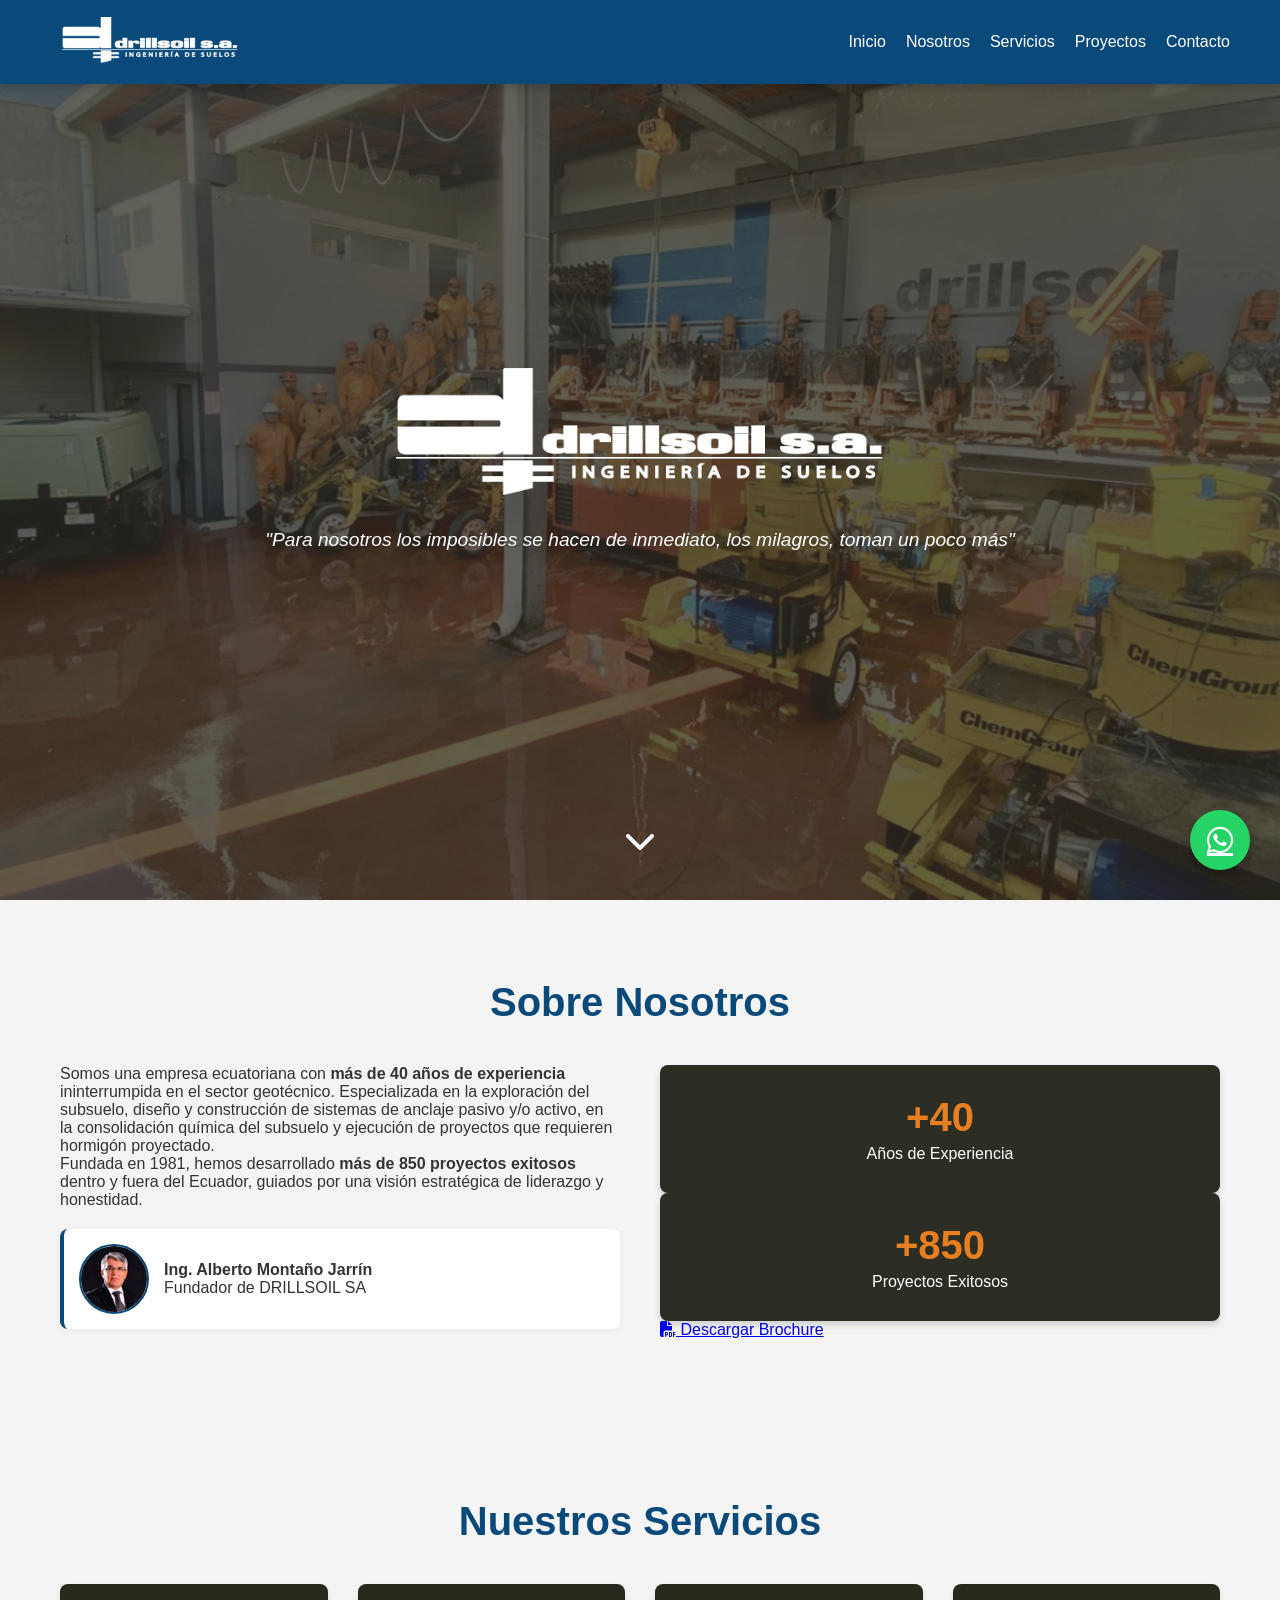
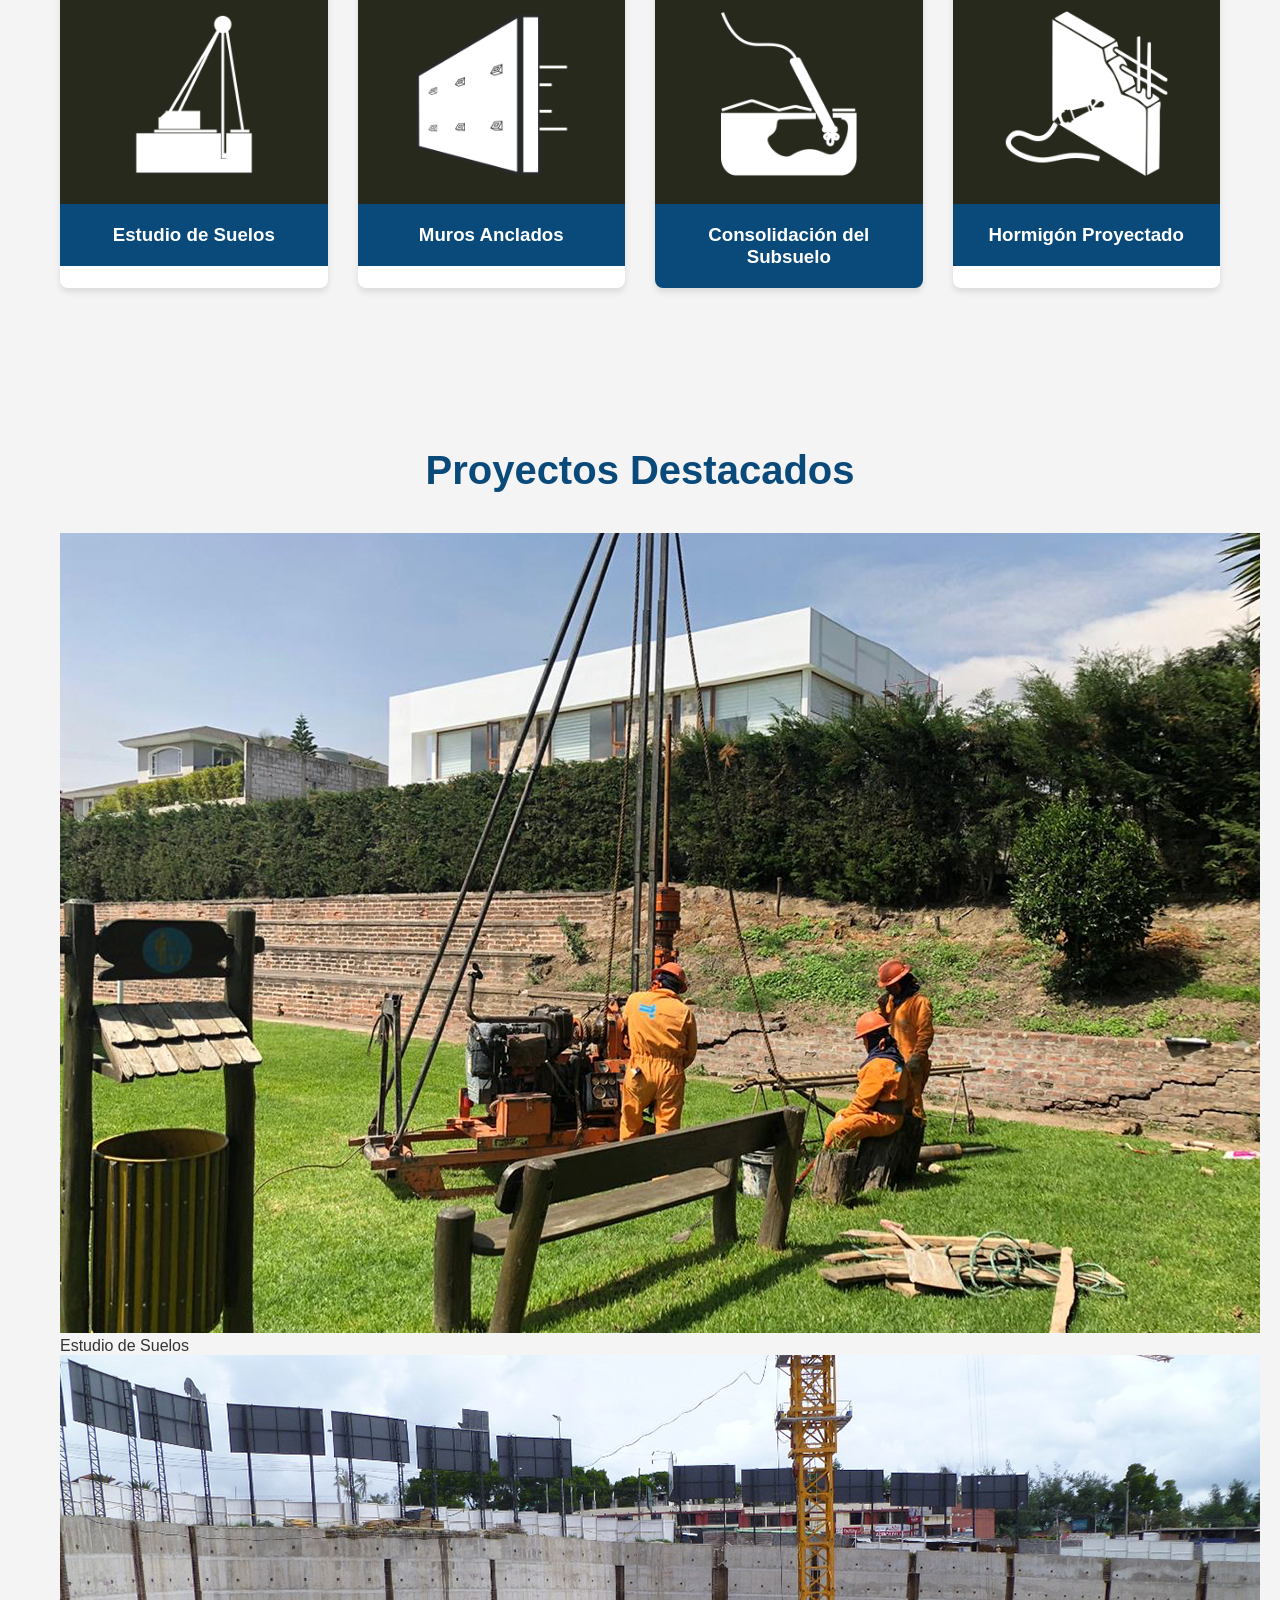
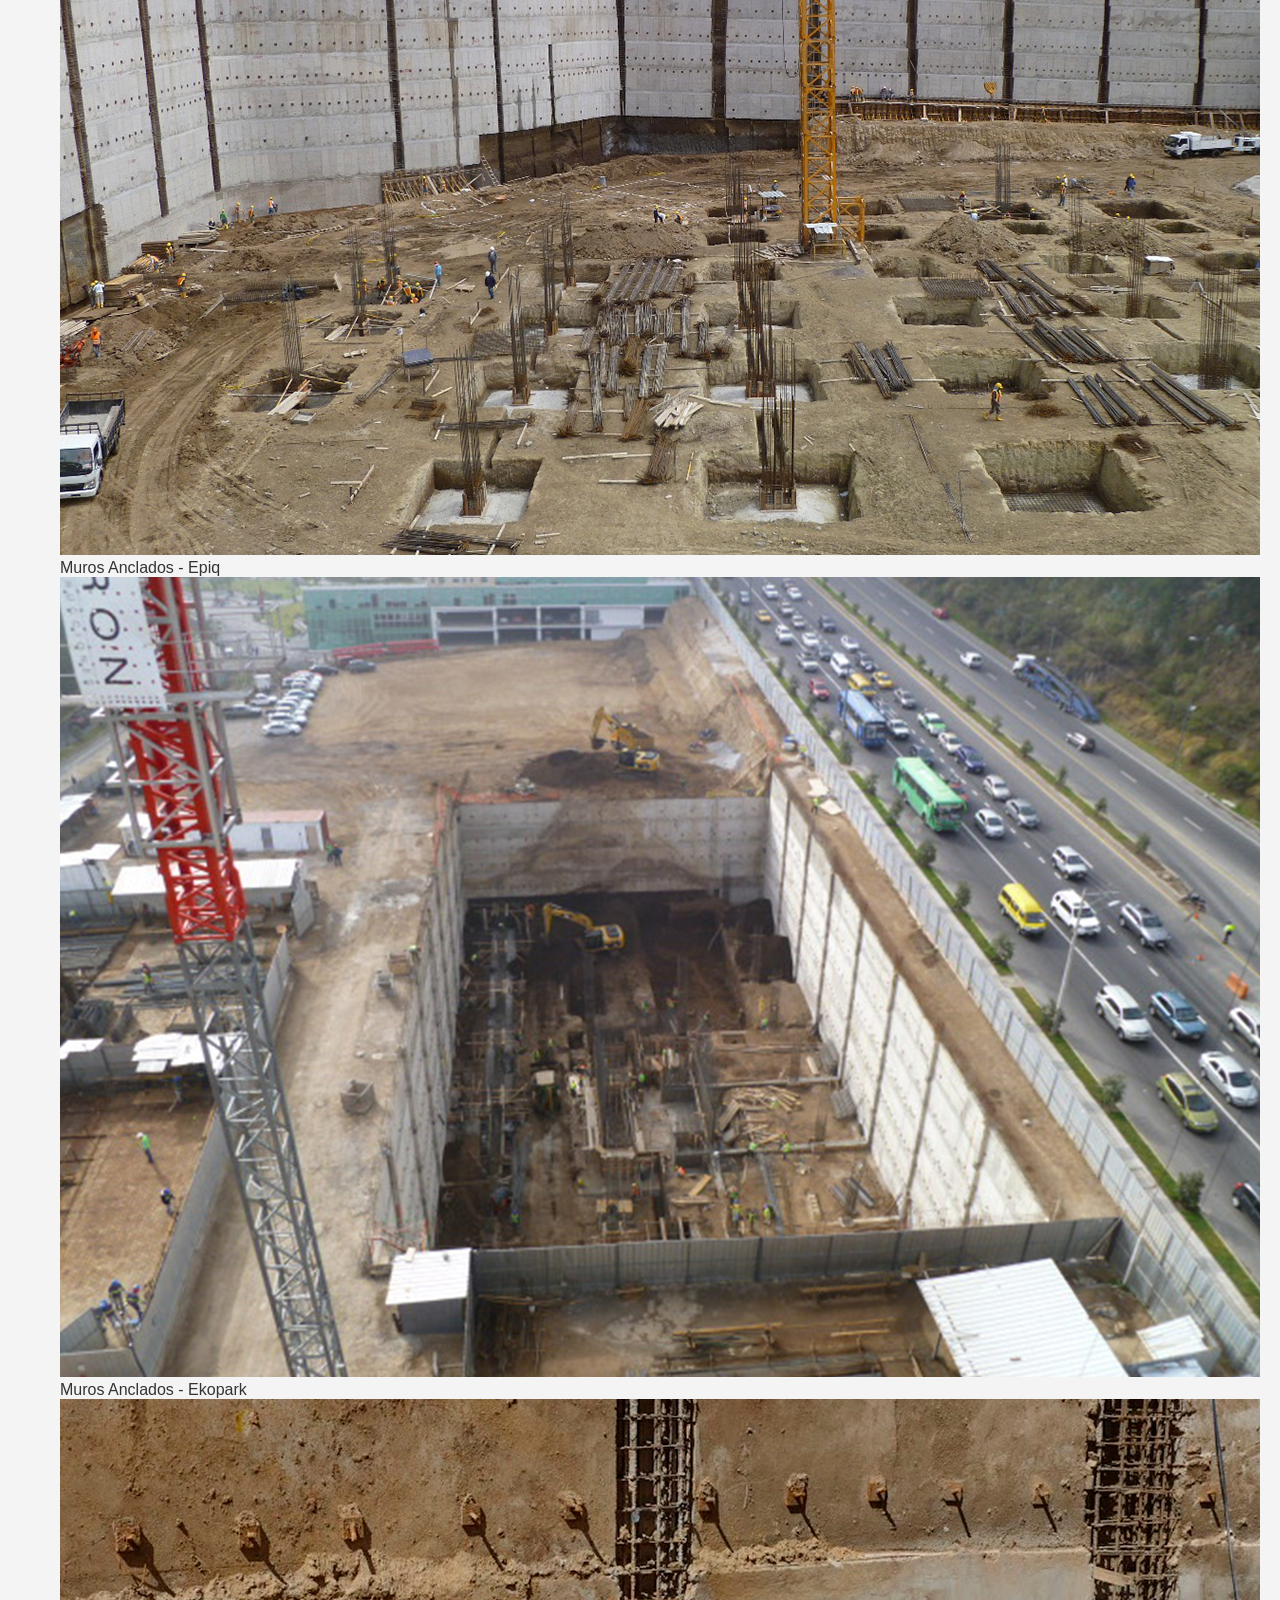
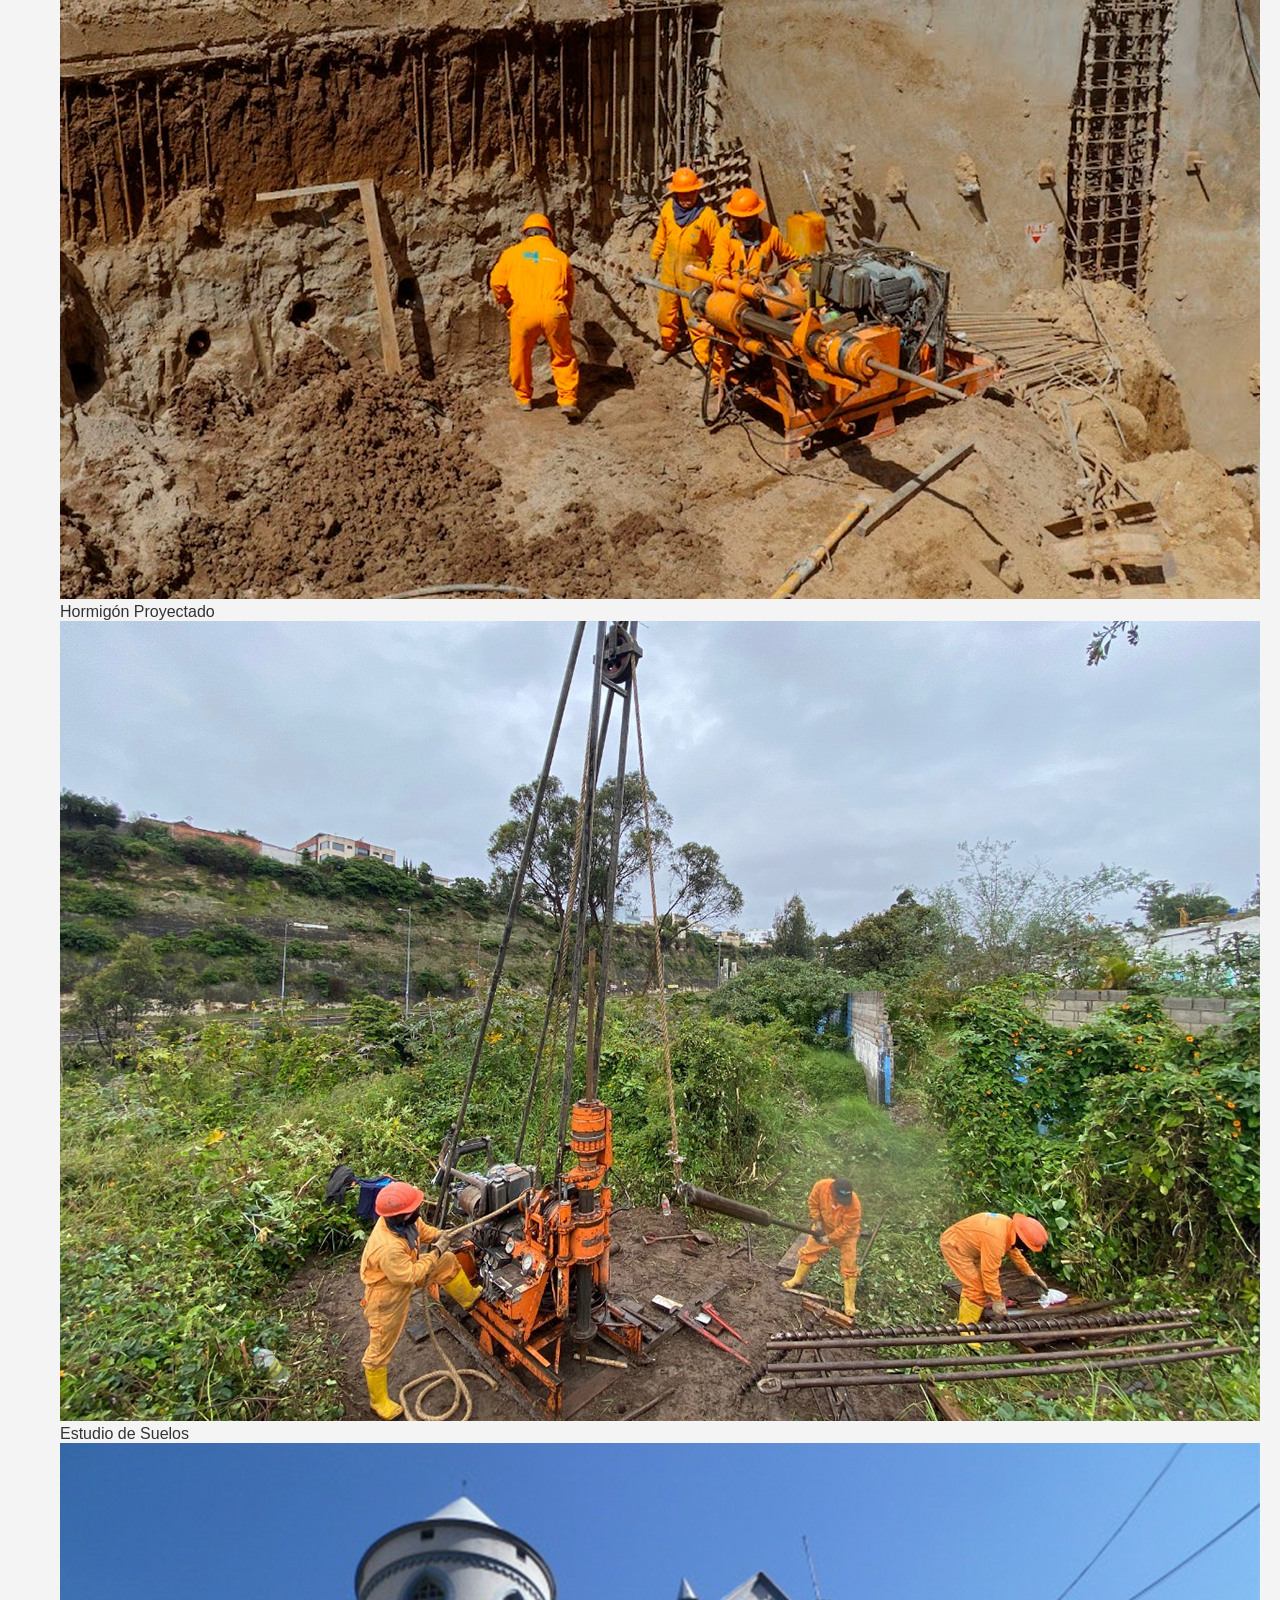
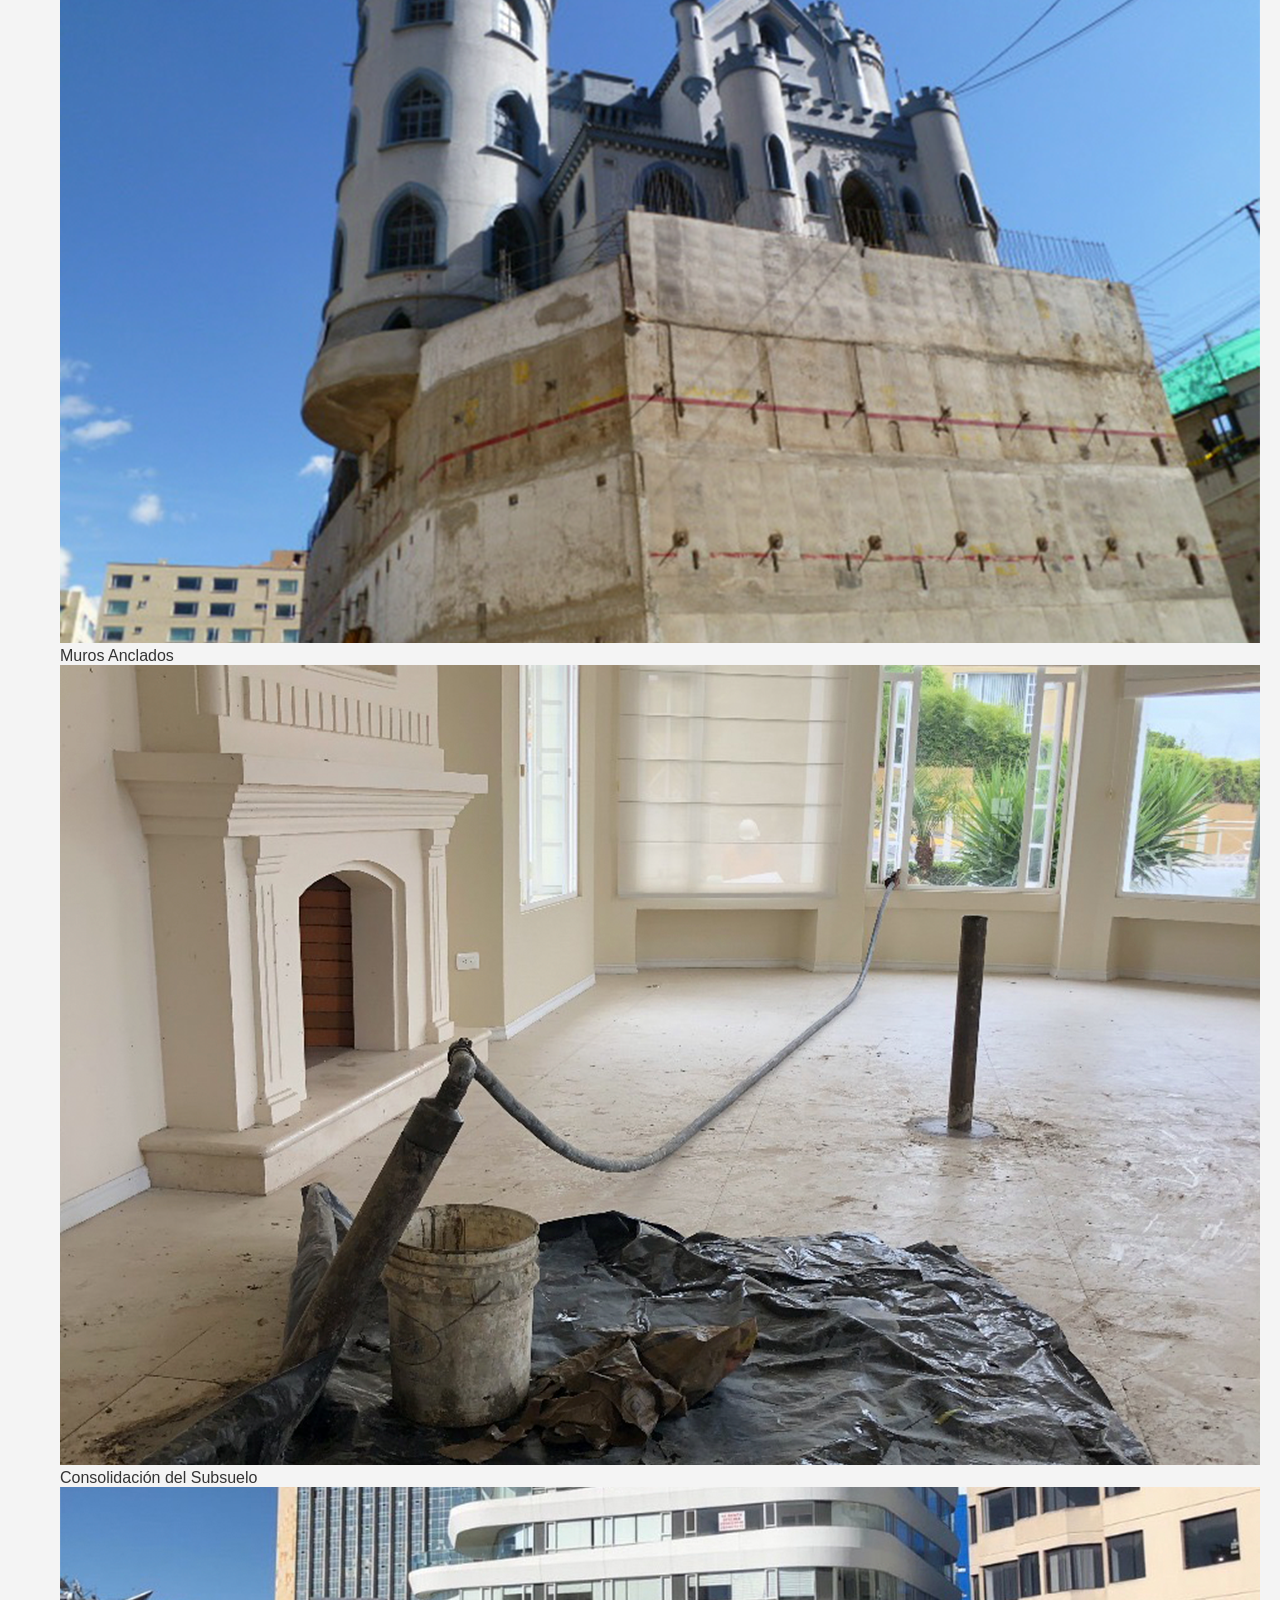
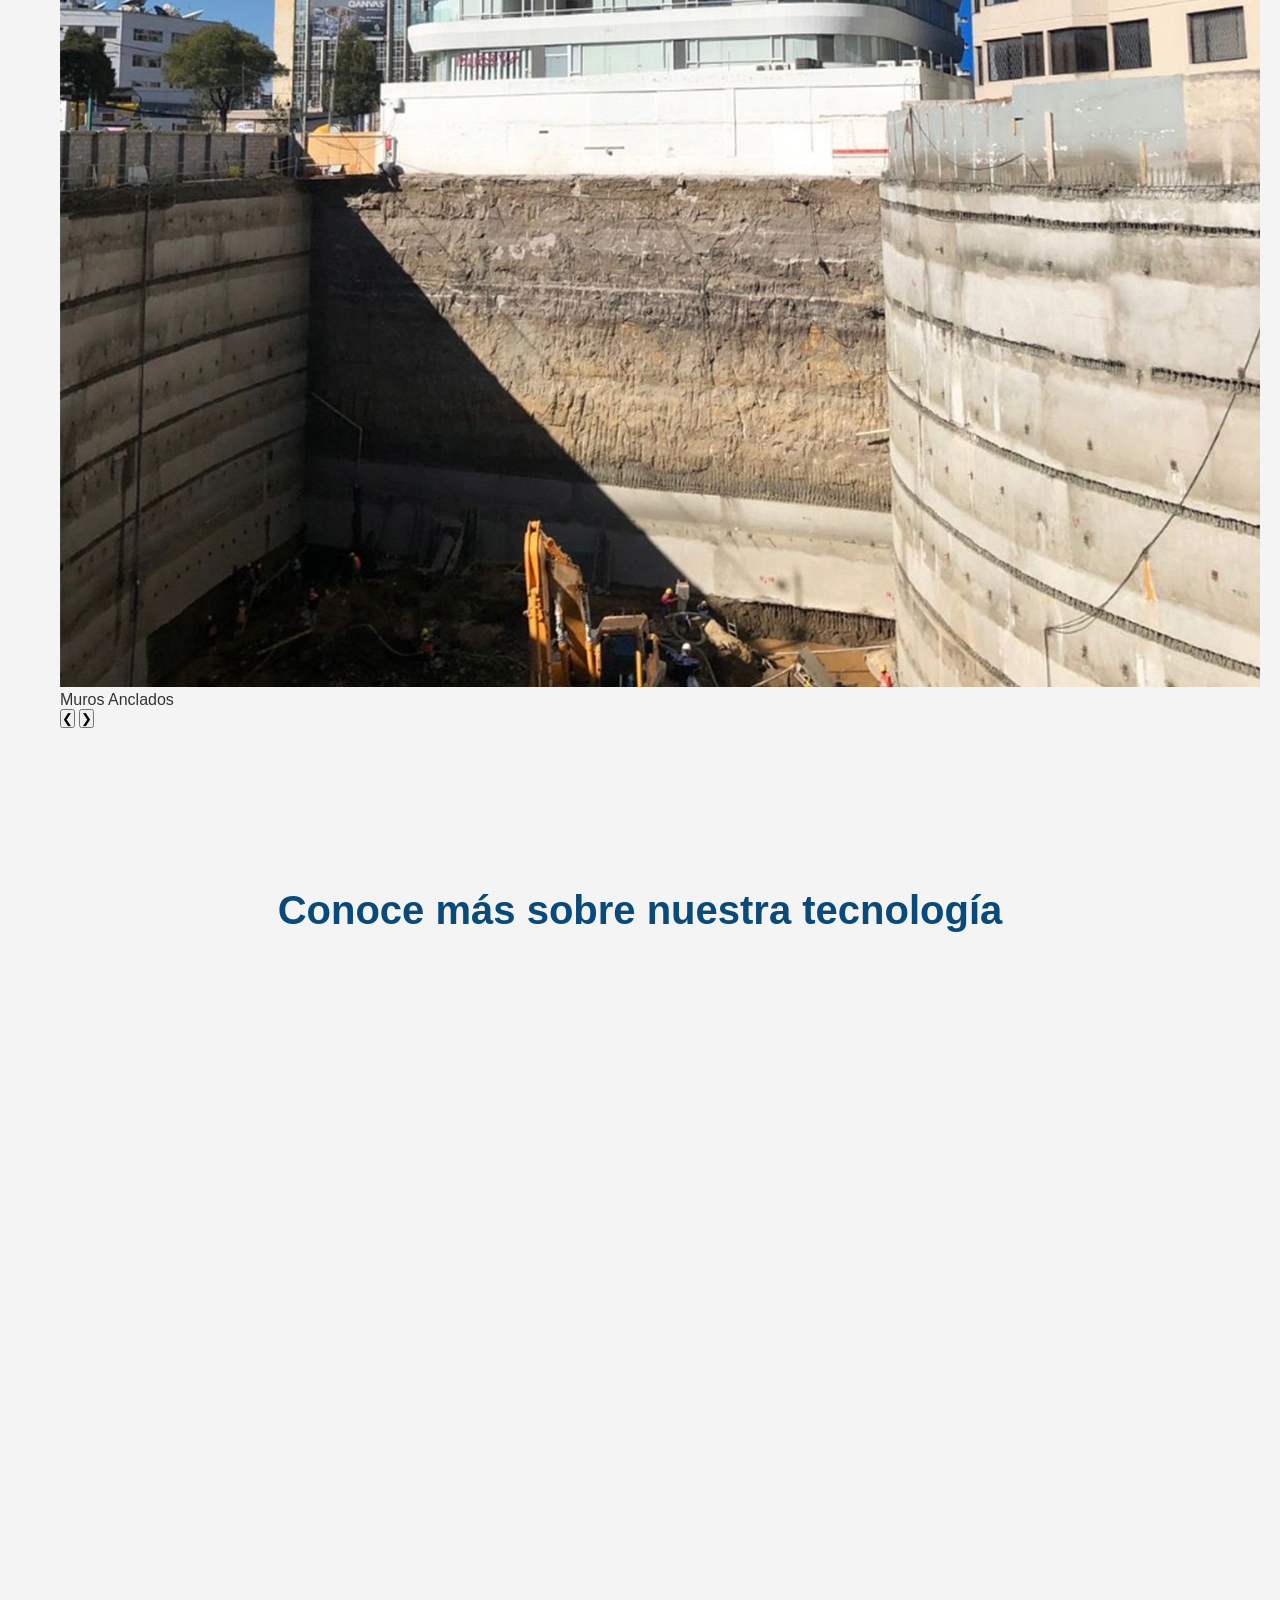
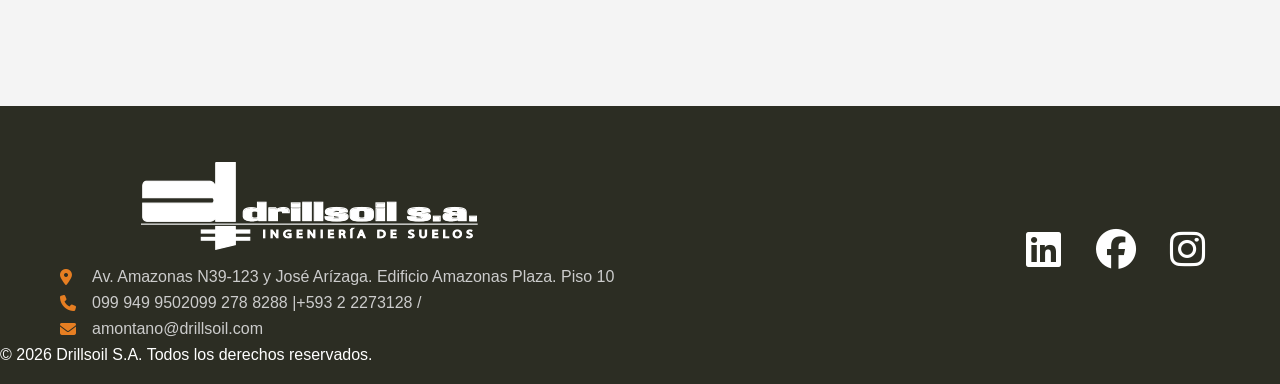
==== commit 6aad7fa3: "Add files via upload" ====
--- a/index.html
+++ b/index.html
@@ -189,8 +189,9 @@
             <div class="footer-info">
                 <img src="images/logo-footer.png" alt="Drillsoil Logo" class="footer-logo">
                 <p><i class="fa-solid fa-location-dot"></i> Av. Amazonas N39-123 y José Arízaga. Edificio Amazonas Plaza. Piso 10</p>
-		<p class="phone-line"><i class="fa-solid fa-phone"></i> 099 949 9502 | +593 2 2273128
-    		<span class="extra-numbers"> / 096 988 2469</span> </p>
+		<p><i class="fa-solid fa-phone"></i> 099 949 9502  
+    		<span class="extra-numbers"> 099 278 8288 |+593 2 2273128 /</span>
+		</p>
                 <p><i class="fa-solid fa-envelope"></i> amontano@drillsoil.com</p>
             </div>
             <div class="footer-social">
--- a/style.css
+++ b/style.css
@@ -21,10 +21,8 @@
 body {
     background-color: var(--bg-light);
     color: var(--text-dark);
-    /* Bloqueo estricto de espacio en blanco lateral */
     max-width: 100%;
-    overflow-x: hidden !important;
-    width: 100%;
+    overflow-x: hidden;
 }
 
 .container {
@@ -56,37 +54,29 @@
     box-shadow: 0 2px 10px rgba(0,0,0,0.2);
 }
 
-.navbar .logo img {
-    height: 50px;
-}
+.navbar .logo img { height: 50px; }
 
 .nav-links {
     list-style: none;
     display: flex;
 }
 
-.nav-links li {
-    margin-left: 20px;
-}
+.nav-links li { margin-left: 20px; }
 
 .nav-links a {
     color: var(--text-light);
     text-decoration: none;
     font-weight: 500;
-    transition: color 0.3s;
-}
-
-.nav-links a:hover, .nav-links a.active {
-    color: var(--accent-color);
-}
+    transition: 0.3s;
+}
+
+.nav-links a:hover, .nav-links a.active { color: var(--accent-color); }
 
 .menu-toggle {
     display: none;
     flex-direction: column;
     cursor: pointer;
-    /* Evita que se corte al abrir el menú */
-    position: relative;
-    z-index: 1001;
+    z-index: 1001; /* Para que la X no se pierda */
 }
 
 .menu-toggle .bar {
@@ -97,11 +87,6 @@
     transition: 0.3s;
 }
 
-.navbar-spacer {
-    height: 70px; 
-    background-color: var(--primary-blue);
-}
-
 /* =========================================
    BANNER PRINCIPAL (HERO)
    ========================================= */
@@ -119,10 +104,7 @@
 
 .hero .overlay {
     position: absolute;
-    top: 0;
-    left: 0;
-    width: 100%;
-    height: 100%;
+    top: 0; left: 0; width: 100%; height: 100%;
     background: rgba(44, 45, 35, 0.75); 
 }
 
@@ -130,38 +112,28 @@
     position: relative;
     z-index: 1;
     color: var(--text-light);
-    /* Corrección: Alineación centralizada */
-    display: flex;
-    flex-direction: column;
-    align-items: center;
     width: 100%;
-    padding: 0 20px;
 }
 
 .hero-logo {
-    /* Corrección: Tamaño flexible para móviles */
-    max-width: 100%;
-    width: 450px;
+    max-width: 500px;
     height: auto;
-    margin-bottom: 5px;
 }
 
 .hero p {
     font-size: 1.2rem;
     font-style: italic;
-    margin-top: 5px;
-    padding: 0 10px;
+    margin-top: 10px;
+    padding: 0 20px;
 }
 
 .scroll-down {
     position: absolute; 
-    bottom: 30px; /* Un poco más arriba en móviles */
-    left: 50%;
+    bottom: 40px; left: 50%;
     transform: translateX(-50%);
     color: var(--text-light);
     font-size: 2rem;
     animation: bounce 2s infinite;
-    z-index: 5;
 }
 
 @keyframes bounce {
@@ -171,11 +143,9 @@
 }
 
 /* =========================================
-   SECCIONES GENERALES Y NOSOTROS
-   ========================================= */
-section {
-    padding: 80px 0;
-}
+   NOSOTROS Y ESTADÍSTICAS
+   ========================================= */
+section { padding: 80px 0; }
 
 .about-grid {
     display: grid;
@@ -184,41 +154,36 @@
     align-items: stretch;
 }
 
-.about-stats {
-    display: flex;
-    justify-content: space-between;
-    gap: 20px;
-}
-
 .stat-box {
     background: var(--primary-dark);
-    color: white;
-    padding: 30px;
+    color: var(--text-light);
+    padding: 30px 15px;
     border-radius: 8px;
     text-align: center;
     flex: 1;
-    box-shadow: 0 4px 10px rgba(0,0,0,0.2);
-}
-
-.stat-box h3 { color: var(--accent-color); font-size: 2.5rem; }
+    box-shadow: 0 4px 6px rgba(0,0,0,0.15);
+}
+
+.stat-box h3 { font-size: 2.5rem; color: var(--accent-color); margin-bottom: 5px; }
 
 .founder-profile {
-    display: flex;
-    align-items: center;
-    background: white;
-    padding: 20px;
+    background: #fff;
+    padding: 15px;
     border-radius: 8px;
-    box-shadow: 0 4px 10px rgba(0,0,0,0.05);
-    margin-top: 30px;
-    gap: 20px;
+    box-shadow: 0 2px 8px rgba(0,0,0,0.05);
     border-left: 4px solid var(--primary-blue);
+    display: flex;
+    align-items: center;
+    gap: 15px;
+    margin-top: 20px;
 }
 
 .founder-img {
-    width: 80px; height: 80px;
+    width: 70px; height: 70px;
     border-radius: 50%;
     object-fit: cover;
-    border: 3px solid var(--primary-blue);
+    border: 2px solid var(--primary-blue);
+    flex-shrink: 0;
 }
 
 /* =========================================
@@ -227,179 +192,110 @@
 .services-grid {
     display: grid;
     grid-template-columns: repeat(auto-fit, minmax(250px, 1fr));
-    gap: 20px;
+    gap: 30px;
 }
 
 .service-card {
     background: white;
-    border-radius: 10px;
+    border-radius: 8px;
     overflow: hidden;
-    box-shadow: 0 5px 15px rgba(0,0,0,0.1);
+    box-shadow: 0 4px 6px rgba(0,0,0,0.1);
     transition: 0.3s;
+    display: flex;
+    flex-direction: column;
 }
 
 .service-card:hover { transform: translateY(-10px); }
 
-.service-img { height: 200px; background-size: cover; background-position: center; }
+.service-img { height: 220px; background-size: cover; background-position: center; }
 
 .service-info {
     padding: 20px;
-    background: var(--primary-blue);
+    background-color: var(--primary-blue);
     color: white;
     text-align: center;
 }
 
 /* =========================================
-   VIDEO Y PROYECTOS
-   ========================================= */
-.video-wrapper {
-    position: relative;
-    padding-bottom: 56.25%;
-    height: 0;
-    border-radius: 10px;
-    overflow: hidden;
-    box-shadow: 0 10px 30px rgba(0,0,0,0.2);
-}
-.video-wrapper iframe { position: absolute; top: 0; left: 0; width: 100%; height: 100%; }
-
-.slider-container { max-width: 800px; margin: auto; overflow: hidden; border-radius: 8px; }
-.slider { display: flex; transition: 0.5s; }
-.slide { min-width: 100%; }
-.slide img { width: 100%; }
-
-/* =========================================
-   FOOTER (AQUÍ ESTÁ EL AJUSTE MÓVIL)
+   FOOTER
    ========================================= */
 footer {
     background-color: var(--primary-dark); 
     color: var(--text-light);
-    padding: 60px 0 20px;
+    padding: 50px 0 20px;
 }
 
 .footer-content {
     display: flex;
     justify-content: space-between;
+    align-items: center;
     flex-wrap: wrap;
-    gap: 40px;
 }
 
 .footer-info p {
-    margin-bottom: 15px;
-    color: #bbb;
-    display: flex;
-    align-items: center;
-}
-
-.footer-info i { color: var(--accent-color); margin-right: 15px; width: 20px; }
-
-/* Corrección: Ocultar números extra en móvil */
-.phone-line {
-    display: inline-block; /* Se ve en escritorio */
-}
+    margin: 8px 0;
+    color: #cccccc;
+    display: flex; 
+    align-items: center;
+}
+
+.footer-info i { color: var(--accent-color); margin-right: 12px; width: 20px; flex-shrink: 0; }
 
 .footer-social a {
-    color: white;
-    font-size: 2.2rem;
-    margin-left: 20px;
-    transition: 0.3s;
-}
-
-.footer-social a:hover { color: var(--accent-color); }
-
-/* =========================================
-   DISEÑO RESPONSIVE (SOLUCIÓN FINAL)
+    color: white; font-size: 2.5rem; margin: 0 15px;
+    transition: 0.3s; display: inline-block;
+}
+
+.footer-social a:hover { color: var(--accent-color); transform: translateY(-3px); }
+
+/* =========================================
+   AJUSTES RESPONSIVE (MÓVIL)
    ========================================= */
 @media (max-width: 768px) {
-    /* 1. Bloqueo total de espacio blanco lateral */
-    html, body {
-        overflow-x: hidden !important;
-        width: 100%;
-        position: relative;
-    }
-
-    /* 2. Fix Banner: Que no se corte el logo y lema */
-    .hero-logo {
-        max-width: 90% !important; /* Más pequeño en celular */
-        height: auto !important;
-    }
-
-    .hero p {
-        font-size: 1.1rem; /* Un poco más chica la letra */
-        padding: 0 15px;
-    }
-
-    /* 3. Fix Menú: Que la X no se corte */
-    .navbar {
-        padding: 15px 20px;
-        max-width: 100vw;
-        overflow: visible; /* Importante para que la X se vea */
-    }
-
-    .menu-toggle {
-        display: flex;
-        z-index: 1002;
-    }
-
+    /* 1. Fix Banner: No se corta logo ni lema */
+    .hero-logo { max-width: 85% !important; }
+    .hero p { font-size: 1.1rem; padding: 0 15px; }
+
+    /* 2. Fix Menú: X visible y centrada */
+    .navbar { padding: 15px 20px; }
+    .menu-toggle { display: flex; }
     .nav-links {
         position: fixed;
-        right: -100%;
-        top: 70px;
+        right: -100%; top: 70px;
         flex-direction: column;
-        background: var(--primary-blue);
+        background-color: var(--primary-blue);
         width: 100%;
         text-align: center;
-        transition: 0.4s;
-        box-shadow: 0 10px 20px rgba(0,0,0,0.5);
+        transition: 0.3s;
     }
-
     .nav-links.active { right: 0; }
     .nav-links li { margin: 20px 0; }
 
-    /* Efecto X del menú */
     .menu-toggle.is-active .bar:nth-child(2) { opacity: 0; }
     .menu-toggle.is-active .bar:nth-child(1) { transform: translateY(7px) rotate(45deg); }
     .menu-toggle.is-active .bar:nth-child(3) { transform: translateY(-7px) rotate(-45deg); }
 
-    /* 4. Fix Nosotros */
-    .about-grid { grid-template-columns: 1fr; }
-    .about-stats { flex-direction: column; gap: 15px; }
-
-    /* 5. Fix Footer y Teléfonos */
-    .footer-content {
-        flex-direction: column;
-        align-items: center;
-        text-align: center;
+    /* 3. Fix Footer y Teléfonos: Ocultar sobrantes */
+    .footer-content { flex-direction: column; text-align: center; gap: 30px; }
+    .footer-info p { 
+        justify-content: center;
+        white-space: normal;
+        word-break: break-word;
     }
 
-    /* Ocultar números extra para limpiar el diseño en móvil */
-    .phone-line {
-        display: block; /* Vuelve a bloquear para centrar */
-        padding: 0 10px;
-    }
-    
-    .extra-numbers {
-        display: none !important; /* Oculta lo que no es esencial */
-    }
-
-    .footer-info p {
-        justify-content: center;
-        width: 100%;
-        word-wrap: break-word;
-        padding: 0 10px;
-    }
-}
-
-/* =========================================
-   BOTÓN WHATSAPP
-   ========================================= */
+    /* Clase especial para ocultar números en móvil */
+    .extra-numbers { display: none !important; }
+}
+
+/* =========================================
+   VIDEO Y WHATSAPP
+   ========================================= */
+.video-wrapper { position: relative; padding-bottom: 56.25%; height: 0; border-radius: 8px; overflow: hidden; }
+.video-wrapper iframe { position: absolute; top: 0; left: 0; width: 100%; height: 100%; }
+
 .whatsapp-float {
-    position: fixed;
-    bottom: 30px;
-    right: 30px;
-    background: #25d366;
-    width: 60px; height: 60px;
-    border-radius: 50%;
-    display: flex; justify-content: center; align-items: center;
-    color: white; font-size: 30px; z-index: 1000;
-    box-shadow: 0 5px 15px rgba(0,0,0,0.3);
+    position: fixed; width: 60px; height: 60px; bottom: 30px; right: 30px;
+    background: #25d366; color: white; border-radius: 50%;
+    display: flex; align-items: center; justify-content: center;
+    font-size: 30px; z-index: 1000; box-shadow: 0 4px 10px rgba(0,0,0,0.3);
 }
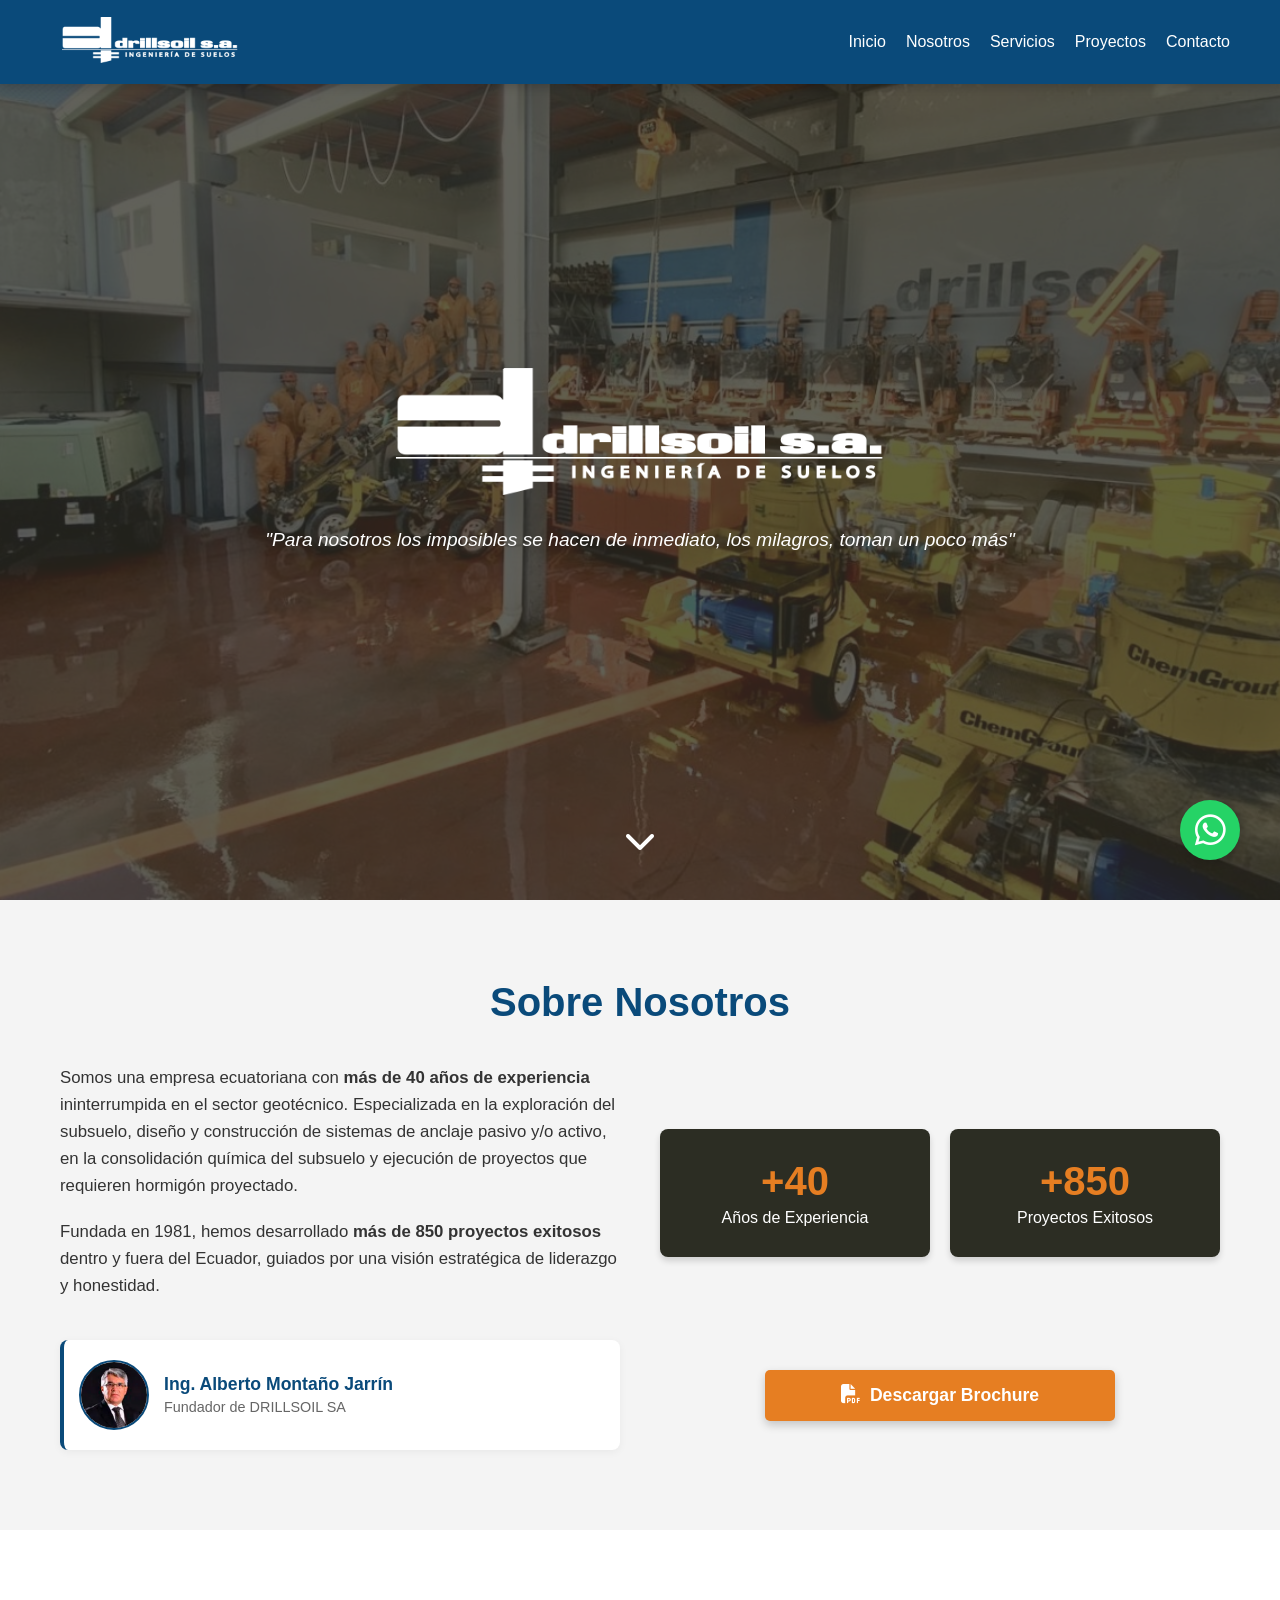
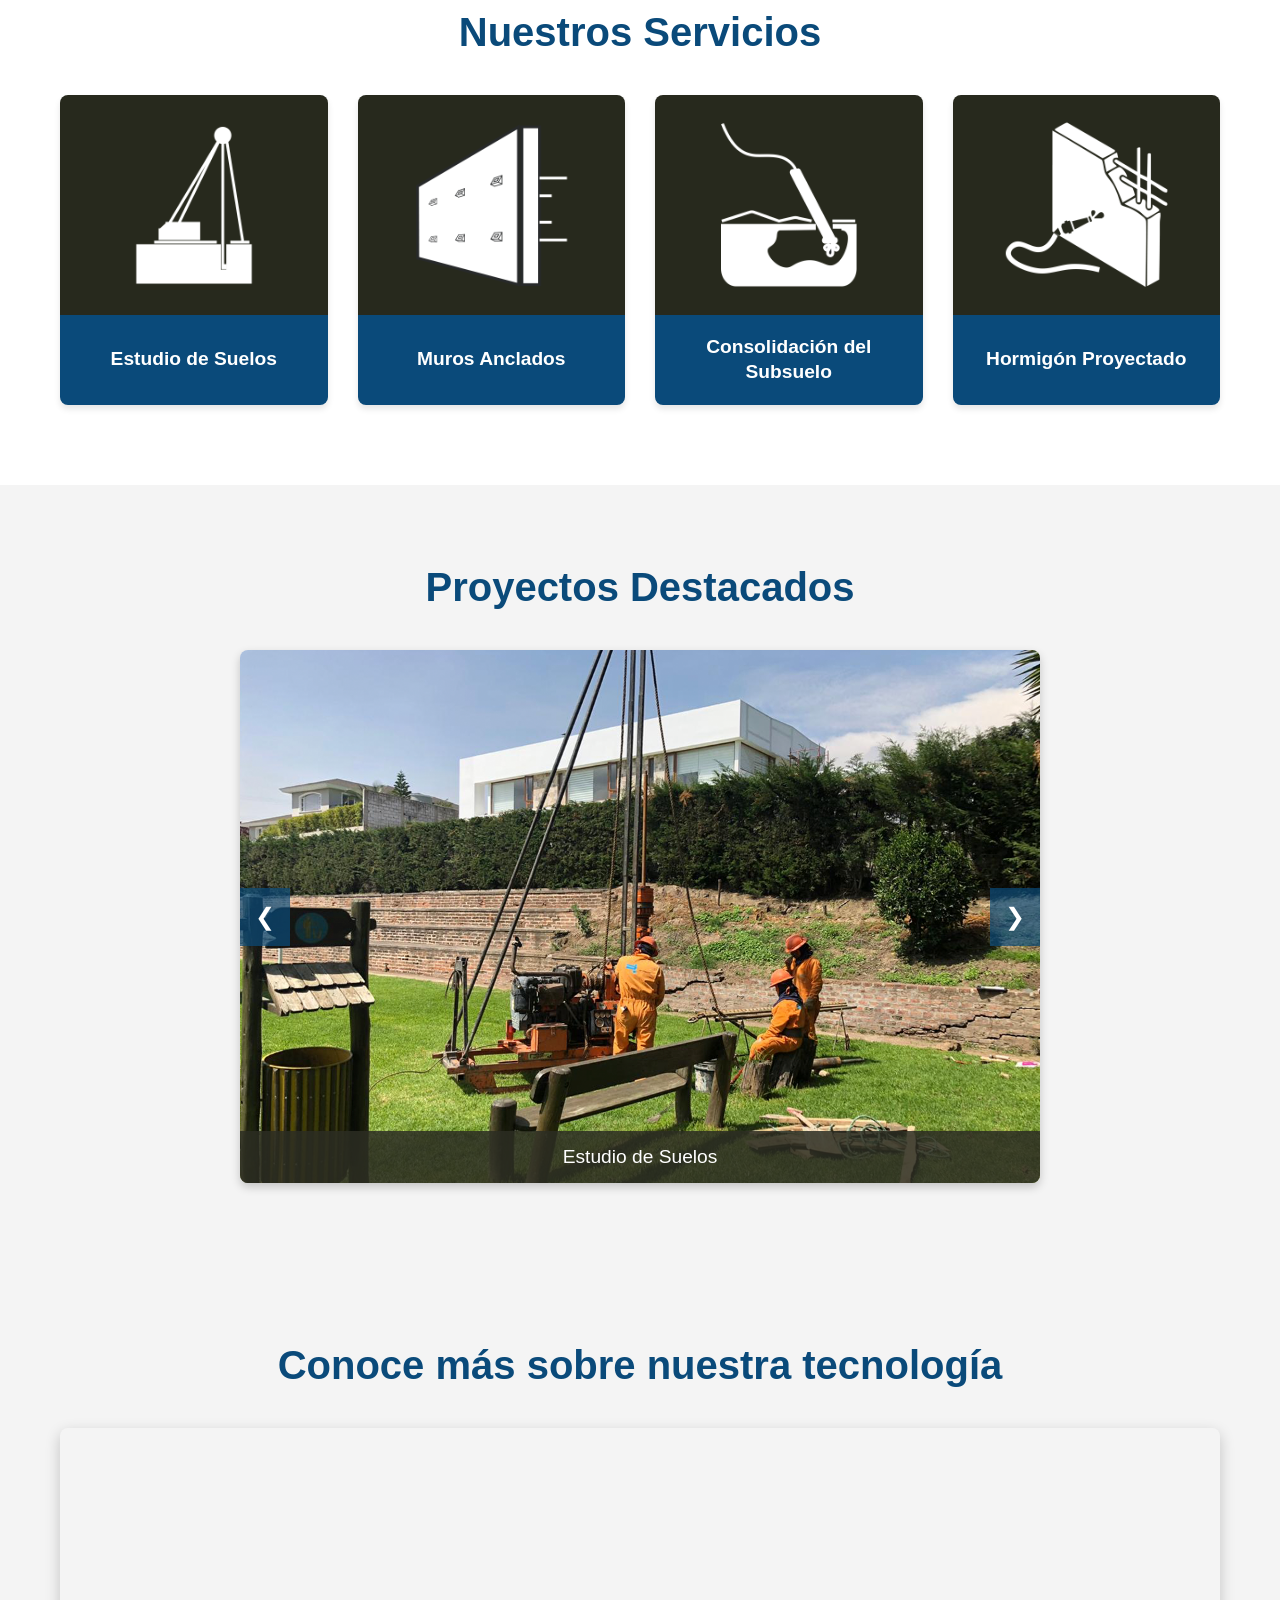
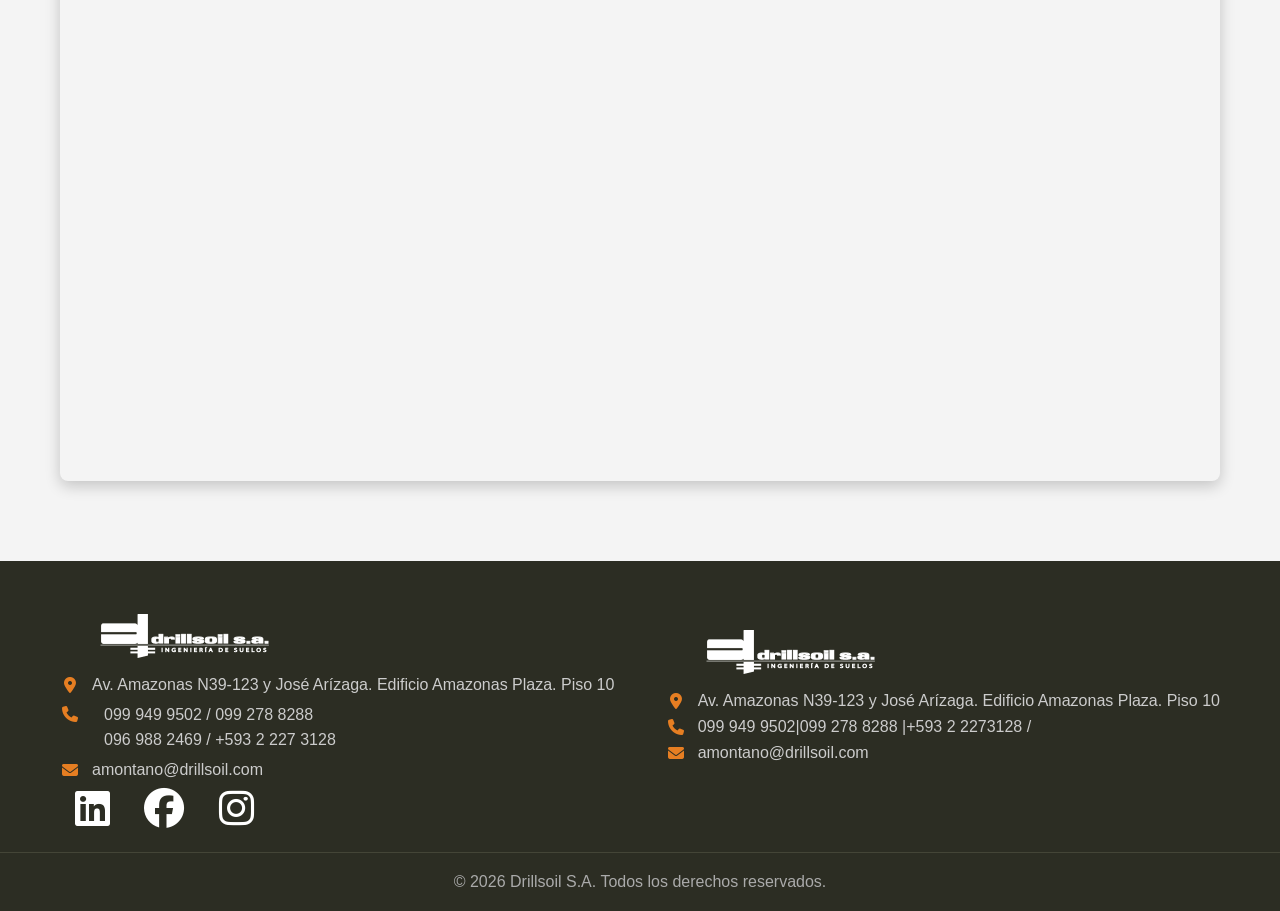
==== commit 14190ea3: "Add files via upload" ====
--- a/index.html
+++ b/index.html
@@ -186,11 +186,24 @@
 
     <footer>
         <div class="container footer-content">
+	    <div class="footer-info">
+    		<img src="images/logo-footer.png" alt="Drillsoil Logo" class="footer-logo">
+   		<p><i class="fa-solid fa-location-dot"></i> Av. Amazonas N39-123 y José Arízaga. Edificio Amazonas Plaza. Piso 10</p>    
+        <div class="footer-phones">
+        	<i class="fa-solid fa-phone"></i>
+        	<div class="phone-numbers">
+            		<span>099 949 9502 / 099 278 8288</span>
+            		<span>096 988 2469 / +593 2 227 3128</span>
+        	</div>
+        </div>
+
+    <p><i class="fa-solid fa-envelope"></i> amontano@drillsoil.com</p>
+</div>
             <div class="footer-info">
                 <img src="images/logo-footer.png" alt="Drillsoil Logo" class="footer-logo">
                 <p><i class="fa-solid fa-location-dot"></i> Av. Amazonas N39-123 y José Arízaga. Edificio Amazonas Plaza. Piso 10</p>
 		<p><i class="fa-solid fa-phone"></i> 099 949 9502  
-    		<span class="extra-numbers"> 099 278 8288 |+593 2 2273128 /</span>
+    		<span class="extra-numbers"> |099 278 8288 |+593 2 2273128 /</span>
 		</p>
                 <p><i class="fa-solid fa-envelope"></i> amontano@drillsoil.com</p>
             </div>
--- a/style.css
+++ b/style.css
@@ -21,6 +21,7 @@
 body {
     background-color: var(--bg-light);
     color: var(--text-dark);
+    /* Bloqueo de espacio en blanco lateral */
     max-width: 100%;
     overflow-x: hidden;
 }
@@ -54,29 +55,34 @@
     box-shadow: 0 2px 10px rgba(0,0,0,0.2);
 }
 
-.navbar .logo img { height: 50px; }
+.navbar .logo img {
+    height: 50px;
+}
 
 .nav-links {
     list-style: none;
     display: flex;
 }
 
-.nav-links li { margin-left: 20px; }
+.nav-links li {
+    margin-left: 20px;
+}
 
 .nav-links a {
     color: var(--text-light);
     text-decoration: none;
     font-weight: 500;
-    transition: 0.3s;
-}
-
-.nav-links a:hover, .nav-links a.active { color: var(--accent-color); }
+    transition: color 0.3s;
+}
+
+.nav-links a:hover, .nav-links a.active {
+    color: var(--accent-color);
+}
 
 .menu-toggle {
     display: none;
     flex-direction: column;
     cursor: pointer;
-    z-index: 1001; /* Para que la X no se pierda */
 }
 
 .menu-toggle .bar {
@@ -87,6 +93,11 @@
     transition: 0.3s;
 }
 
+.navbar-spacer {
+    height: 70px; 
+    background-color: var(--primary-blue);
+}
+
 /* =========================================
    BANNER PRINCIPAL (HERO)
    ========================================= */
@@ -104,7 +115,10 @@
 
 .hero .overlay {
     position: absolute;
-    top: 0; left: 0; width: 100%; height: 100%;
+    top: 0;
+    left: 0;
+    width: 100%;
+    height: 100%;
     background: rgba(44, 45, 35, 0.75); 
 }
 
@@ -112,12 +126,11 @@
     position: relative;
     z-index: 1;
     color: var(--text-light);
-    width: 100%;
 }
 
 .hero-logo {
     max-width: 500px;
-    height: auto;
+    margin-bottom: 0px;
 }
 
 .hero p {
@@ -129,23 +142,28 @@
 
 .scroll-down {
     position: absolute; 
-    bottom: 40px; left: 50%;
-    transform: translateX(-50%);
+    bottom: 40px;       
+    left: 0;
+    right: 0;
+    margin: 0 auto;
     color: var(--text-light);
     font-size: 2rem;
     animation: bounce 2s infinite;
+    z-index: 2;
 }
 
 @keyframes bounce {
-    0%, 20%, 50%, 80%, 100% { transform: translate(-50%, 0); }
-    40% { transform: translate(-50%, -20px); }
-    60% { transform: translate(-50%, -10px); }
-}
-
-/* =========================================
-   NOSOTROS Y ESTADÍSTICAS
-   ========================================= */
-section { padding: 80px 0; }
+    0%, 20%, 50%, 80%, 100% { transform: translateY(0); }
+    40% { transform: translateY(-20px); }
+    60% { transform: translateY(-10px); }
+}
+
+/* =========================================
+   SECCIÓN: NOSOTROS
+   ========================================= */
+section {
+    padding: 80px 0;
+}
 
 .about-grid {
     display: grid;
@@ -154,17 +172,63 @@
     align-items: stretch;
 }
 
+.about-col {
+    display: flex;
+    flex-direction: column;
+}
+
+.about-text {
+    flex-grow: 1;
+    display: flex;
+    flex-direction: column;
+    justify-content: center;
+}
+
+.about-text p {
+    margin-bottom: 20px;
+    line-height: 1.6;
+    font-size: 1.05rem;
+}
+
+.about-stats {
+    flex-grow: 1;
+    display: flex;
+    justify-content: space-between;
+    align-items: center;
+    gap: 20px;
+}
+
 .stat-box {
-    background: var(--primary-dark);
+    display: flex;
+    flex-direction: column;
+    justify-content: center;
+    align-items: center;
+    text-align: center;
+    background: var(--primary-dark); 
     color: var(--text-light);
     padding: 30px 15px;
     border-radius: 8px;
-    text-align: center;
     flex: 1;
     box-shadow: 0 4px 6px rgba(0,0,0,0.15);
 }
 
-.stat-box h3 { font-size: 2.5rem; color: var(--accent-color); margin-bottom: 5px; }
+.stat-box h3 {
+    font-size: 2.5rem;
+    color: var(--accent-color);
+    margin-bottom: 5px;
+}
+
+.stat-box p {
+    margin: 0;
+    font-weight: 500;
+}
+
+.founder-profile, .brochure-container {
+    height: 110px;
+    margin-top: 20px;
+    display: flex;
+    align-items: center;
+}
 
 .founder-profile {
     background: #fff;
@@ -172,23 +236,68 @@
     border-radius: 8px;
     box-shadow: 0 2px 8px rgba(0,0,0,0.05);
     border-left: 4px solid var(--primary-blue);
-    display: flex;
-    align-items: center;
     gap: 15px;
-    margin-top: 20px;
 }
 
 .founder-img {
-    width: 70px; height: 70px;
+    width: 70px;
+    height: 70px;
     border-radius: 50%;
     object-fit: cover;
     border: 2px solid var(--primary-blue);
     flex-shrink: 0;
 }
 
+.founder-info h4 {
+    color: var(--primary-blue);
+    margin-bottom: 3px;
+    font-size: 1.1rem;
+}
+
+.founder-info span {
+    color: #666;
+    font-size: 0.9rem;
+    font-weight: 500;
+}
+
+.brochure-container {
+    justify-content: center;
+}
+
+.btn-brochure {
+    display: inline-flex;
+    align-items: center;
+    justify-content: center;
+    background-color: var(--accent-color);
+    color: var(--text-light);
+    padding: 15px 30px;
+    border-radius: 5px;
+    text-decoration: none;
+    font-size: 1.1rem;
+    font-weight: bold;
+    transition: background 0.3s, transform 0.3s;
+    box-shadow: 0 4px 10px rgba(0,0,0,0.2);
+    width: 100%;
+    max-width: 350px;
+}
+
+.btn-brochure:hover {
+    background-color: #b54600;
+    transform: translateY(-3px);
+}
+
+.btn-brochure i {
+    margin-right: 10px;
+    font-size: 1.2rem;
+}
+
 /* =========================================
    SERVICIOS
    ========================================= */
+.services-section {
+    background-color: #fff;
+}
+
 .services-grid {
     display: grid;
     grid-template-columns: repeat(auto-fit, minmax(250px, 1fr));
@@ -196,24 +305,120 @@
 }
 
 .service-card {
-    background: white;
+    background: var(--bg-light);
     border-radius: 8px;
     overflow: hidden;
     box-shadow: 0 4px 6px rgba(0,0,0,0.1);
-    transition: 0.3s;
-    display: flex;
-    flex-direction: column;
-}
-
-.service-card:hover { transform: translateY(-10px); }
-
-.service-img { height: 220px; background-size: cover; background-position: center; }
+    transition: transform 0.3s, box-shadow 0.3s;
+    display: flex;
+    flex-direction: column; 
+    height: 100%; 
+}
+
+.service-card:hover {
+    transform: translateY(-10px);
+    box-shadow: 0 8px 15px rgba(0,0,0,0.15);
+}
+
+.service-img {
+    height: 220px;
+    background-size: cover;
+    background-position: center;
+    flex-shrink: 0; 
+}
 
 .service-info {
     padding: 20px;
+    text-align: center;
     background-color: var(--primary-blue);
+    color: var(--text-light);
+    flex-grow: 1; 
+    display: flex;
+    align-items: center;
+    justify-content: center;
+}
+
+.service-info h3 {
+    font-size: 1.2rem;
+    line-height: 1.3;
+}
+
+/* =========================================
+   SLIDER DE PROYECTOS
+   ========================================= */
+.slider-container {
+    position: relative;
+    max-width: 800px;
+    margin: auto;
+    overflow: hidden;
+    border-radius: 8px;
+    box-shadow: 0 4px 10px rgba(0,0,0,0.2);
+}
+
+.slider {
+    display: flex;
+    transition: transform 0.5s ease-in-out;
+}
+
+.slide {
+    min-width: 100%;
+    position: relative;
+}
+
+.slide img {
+    width: 100%;
+    display: block;
+}
+
+.slide-caption {
+    position: absolute;
+    bottom: 0;
+    width: 100%;
+    background: rgba(44, 45, 35, 0.85); 
     color: white;
-    text-align: center;
+    padding: 15px;
+    text-align: center;
+    font-size: 1.2rem;
+}
+
+.prev-btn, .next-btn {
+    position: absolute;
+    top: 50%;
+    transform: translateY(-50%);
+    background: rgba(10, 74, 122, 0.7); 
+    color: white;
+    border: none;
+    padding: 15px;
+    cursor: pointer;
+    font-size: 1.5rem;
+    transition: background 0.3s;
+}
+
+.prev-btn { left: 0; }
+.next-btn { right: 0; }
+
+/* =========================================
+   VIDEO
+   ========================================= */
+.video-section {
+    background-color: var(--bg-light);
+}
+
+.video-wrapper {
+    position: relative;
+    padding-bottom: 56.25%; 
+    height: 0;
+    box-shadow: 0 5px 15px rgba(0,0,0,0.2);
+    border-radius: 8px;
+}
+
+.video-wrapper iframe {
+    position: absolute;
+    top: 0;
+    left: 0;
+    width: 100%;
+    height: 100%;
+    border-radius: 8px;
 }
 
 /* =========================================
@@ -230,6 +435,14 @@
     justify-content: space-between;
     align-items: center;
     flex-wrap: wrap;
+    margin-bottom: 20px;
+}
+
+.footer-logo {
+    max-width: 250px;
+    height: auto;
+    margin-bottom: 15px;
+    display: block;
 }
 
 .footer-info p {
@@ -239,63 +452,159 @@
     align-items: center;
 }
 
-.footer-info i { color: var(--accent-color); margin-right: 12px; width: 20px; flex-shrink: 0; }
+.footer-info i {
+    color: var(--accent-color);
+    margin-right: 12px;
+    width: 20px; 
+    text-align: center;
+    flex-shrink: 0;
+}
 
 .footer-social a {
-    color: white; font-size: 2.5rem; margin: 0 15px;
-    transition: 0.3s; display: inline-block;
-}
-
-.footer-social a:hover { color: var(--accent-color); transform: translateY(-3px); }
-
-/* =========================================
-   AJUSTES RESPONSIVE (MÓVIL)
+    color: var(--text-light);
+    font-size: 2.5rem; 
+    margin: 0 15px;
+    transition: color 0.3s, transform 0.3s;
+    display: inline-block;
+}
+
+.footer-social a:hover {
+    color: var(--accent-color);
+    transform: translateY(-3px);
+}
+
+.footer-bottom {
+    border-top: 1px solid #444537;
+    padding-top: 20px;
+    text-align: center; 
+    width: 100%; 
+    display: block;
+    font-size: 1rem;
+    color: #aaaaaa;
+}
+
+/* =========================================
+   BOTÓN FLOTANTE WHATSAPP
+   ========================================= */
+.whatsapp-float {
+    position: fixed;
+    width: 60px;
+    height: 60px;
+    bottom: 40px;
+    right: 40px;
+    background-color: #25d366;
+    color: #FFF;
+    border-radius: 50px;
+    text-align: center;
+    font-size: 35px;
+    box-shadow: 2px 2px 10px rgba(0,0,0,0.2);
+    z-index: 100;
+    display: flex;
+    align-items: center;
+    justify-content: center;
+    text-decoration: none;
+    transition: transform 0.3s;
+}
+
+.whatsapp-float:hover {
+    transform: scale(1.1);
+}
+
+/* =========================================
+   DISEÑO RESPONSIVE (MÓVILES)
    ========================================= */
 @media (max-width: 768px) {
-    /* 1. Fix Banner: No se corta logo ni lema */
-    .hero-logo { max-width: 85% !important; }
-    .hero p { font-size: 1.1rem; padding: 0 15px; }
-
-    /* 2. Fix Menú: X visible y centrada */
-    .navbar { padding: 15px 20px; }
-    .menu-toggle { display: flex; }
+    .navbar {
+        padding: 15px 20px;
+    }
+    
+    .about-grid {
+        grid-template-columns: 1fr;
+    }
+    
+    .founder-profile {
+        justify-content: center;
+        text-align: left;
+    }
+
+    .footer-content {
+        flex-direction: column;
+        text-align: center;
+        gap: 30px;
+    }
+    
+    .footer-logo {
+        margin: 0 auto 15px auto;
+    }
+
+    /* FIX DEFINITIVO PARA TEXTO LARGO EN FOOTER */
+    .footer-info p {
+        justify-content: center;
+        width: 100%;
+        white-space: normal;
+        word-break: break-word; /* Rompe números largos */
+        padding: 0 10px;
+    }
+
+    .whatsapp-float {
+        bottom: 20px;
+        right: 20px;
+    }
+
     .nav-links {
         position: fixed;
-        right: -100%; top: 70px;
+        right: -100%;
+        top: 70px;
         flex-direction: column;
         background-color: var(--primary-blue);
         width: 100%;
         text-align: center;
-        transition: 0.3s;
-    }
-    .nav-links.active { right: 0; }
-    .nav-links li { margin: 20px 0; }
+        transition: 0.3s ease-in-out;
+        box-shadow: 0 10px 27px rgba(0, 0, 0, 0.5);
+    }
+
+    .nav-links.active {
+        right: 0;
+    }
+
+    .nav-links li {
+        margin: 25px 0;
+    }
+
+    .menu-toggle {
+        display: flex;
+    }
 
     .menu-toggle.is-active .bar:nth-child(2) { opacity: 0; }
     .menu-toggle.is-active .bar:nth-child(1) { transform: translateY(7px) rotate(45deg); }
     .menu-toggle.is-active .bar:nth-child(3) { transform: translateY(-7px) rotate(-45deg); }
-
-    /* 3. Fix Footer y Teléfonos: Ocultar sobrantes */
-    .footer-content { flex-direction: column; text-align: center; gap: 30px; }
-    .footer-info p { 
+}
+/* Alineación de teléfonos en 2 columnas de texto */
+.footer-phones {
+    display: flex;
+    align-items: flex-start; /* Alinea el icono arriba */
+    gap: 12px;               /* Espacio entre icono y números */
+    margin: 8px 0;           /* Espacio igual a los otros párrafos */
+}
+
+.footer-phones i {
+    color: var(--accent-color);
+    width: 20px;
+    text-align: center;
+    margin-top: 4px;         /* Ajuste para que el icono se vea centrado con la primera línea */
+}
+
+.phone-numbers {
+    display: flex;
+    flex-direction: column;  /* Fuerza el 2 arriba y 2 abajo */
+    text-align: left;
+    color: #cccccc;
+    line-height: 1.6;        /* Espacio cómodo entre las dos líneas */
+}
+
+/* En móvil centramos todo el bloque */
+@media (max-width: 768px) {
+    .footer-phones {
         justify-content: center;
-        white-space: normal;
-        word-break: break-word;
-    }
-
-    /* Clase especial para ocultar números en móvil */
-    .extra-numbers { display: none !important; }
-}
-
-/* =========================================
-   VIDEO Y WHATSAPP
-   ========================================= */
-.video-wrapper { position: relative; padding-bottom: 56.25%; height: 0; border-radius: 8px; overflow: hidden; }
-.video-wrapper iframe { position: absolute; top: 0; left: 0; width: 100%; height: 100%; }
-
-.whatsapp-float {
-    position: fixed; width: 60px; height: 60px; bottom: 30px; right: 30px;
-    background: #25d366; color: white; border-radius: 50%;
-    display: flex; align-items: center; justify-content: center;
-    font-size: 30px; z-index: 1000; box-shadow: 0 4px 10px rgba(0,0,0,0.3);
+    }
 }
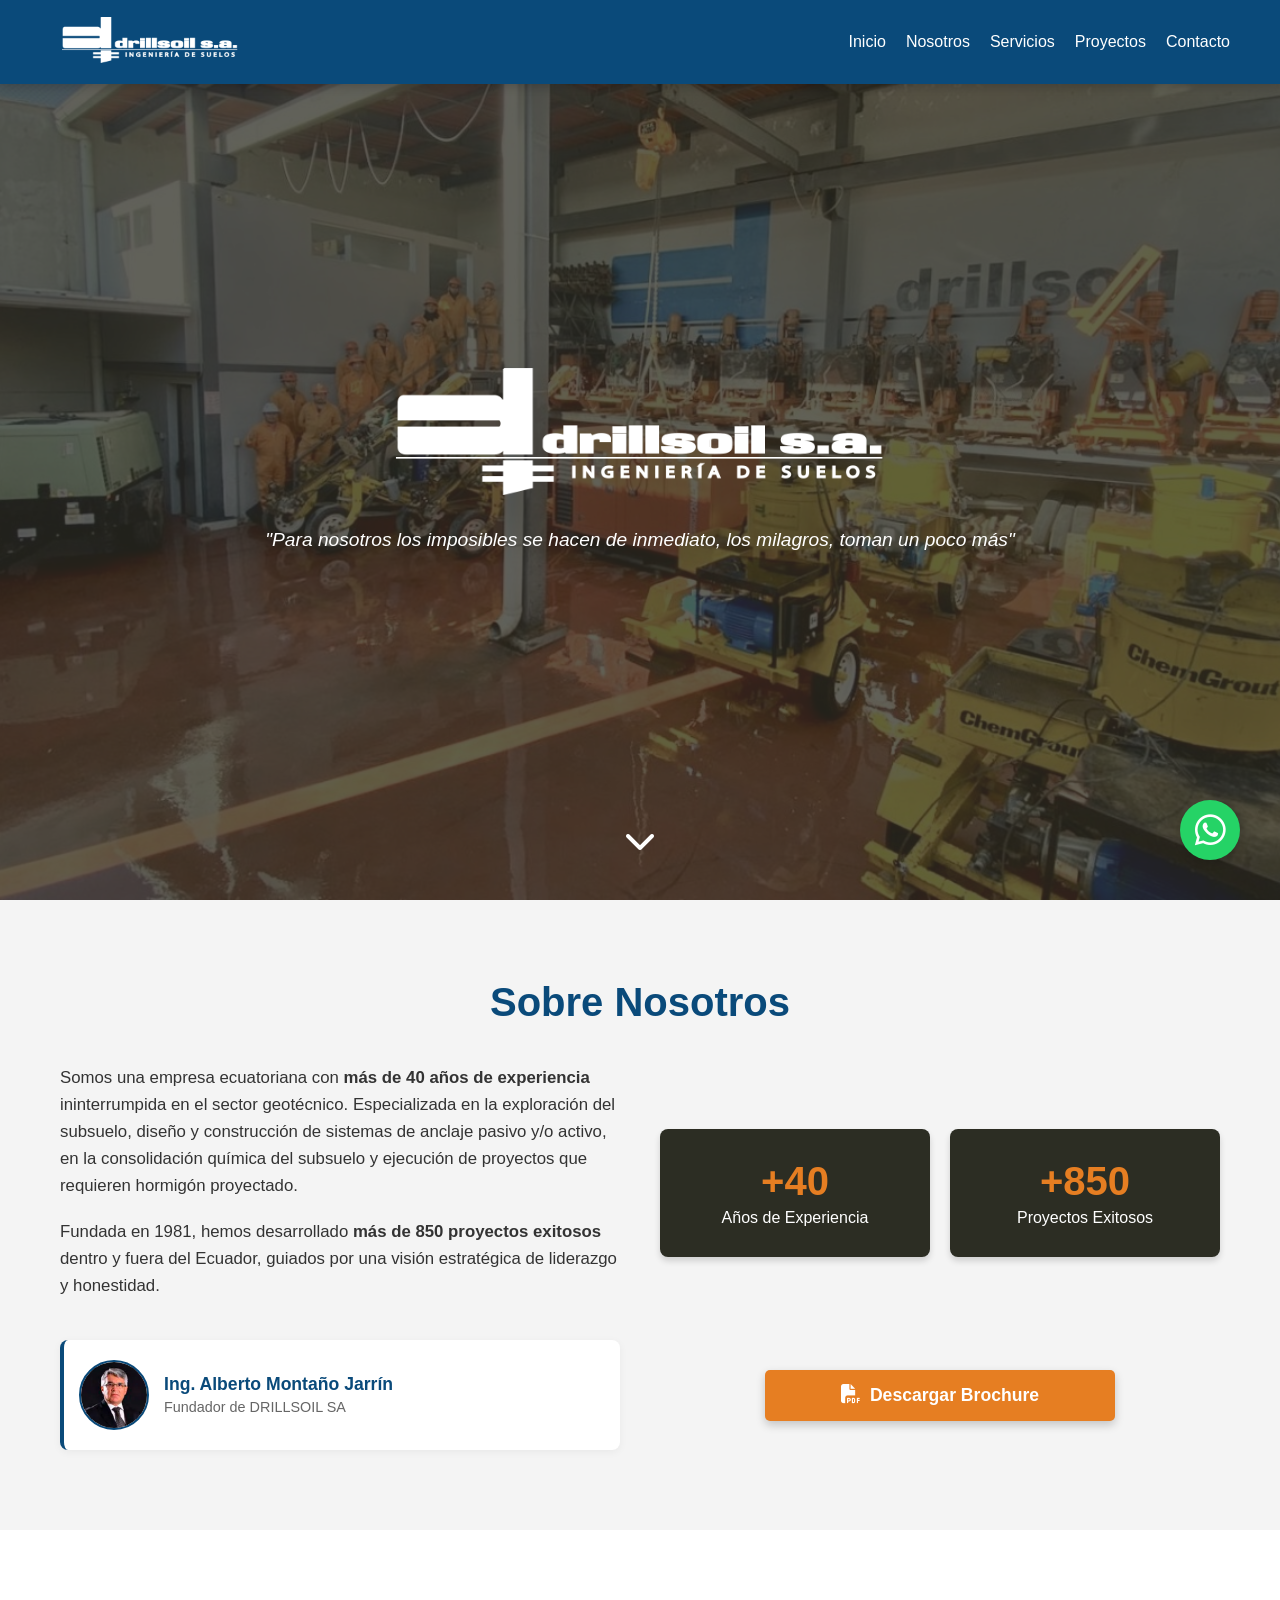
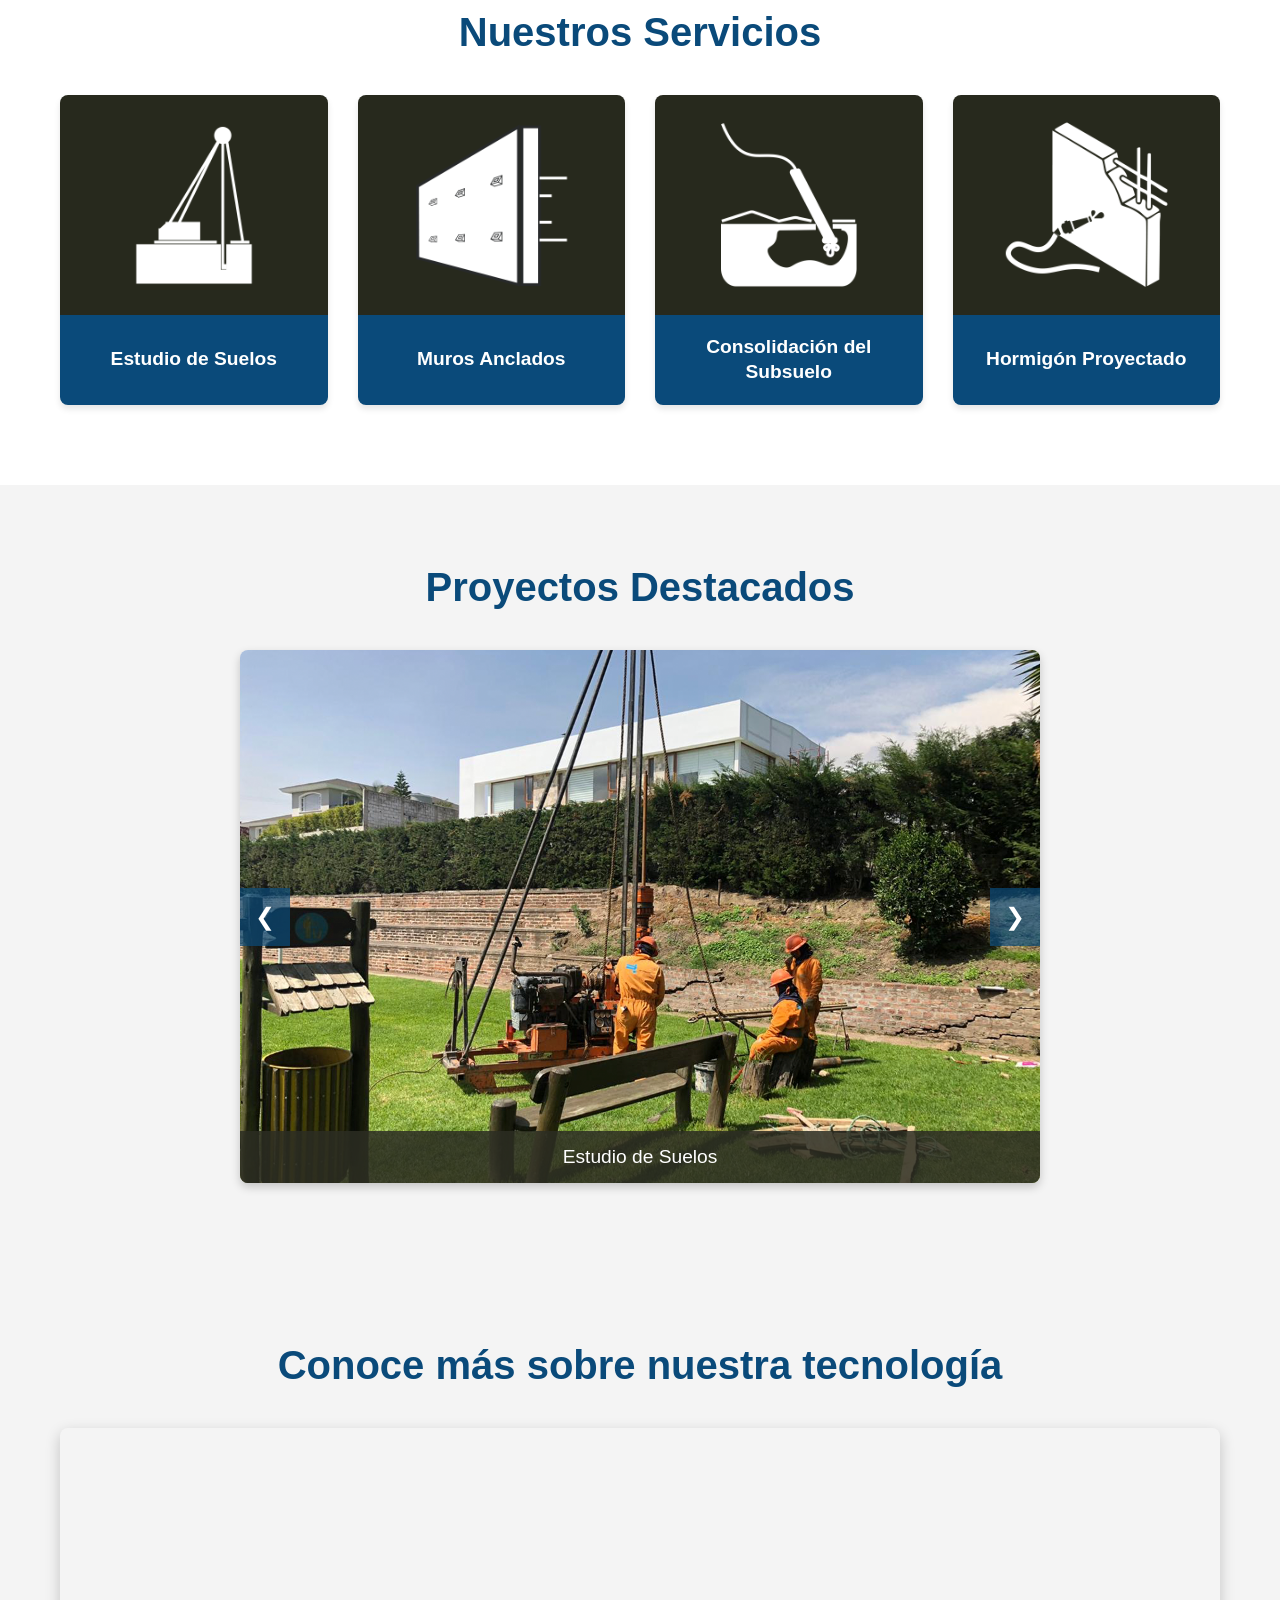
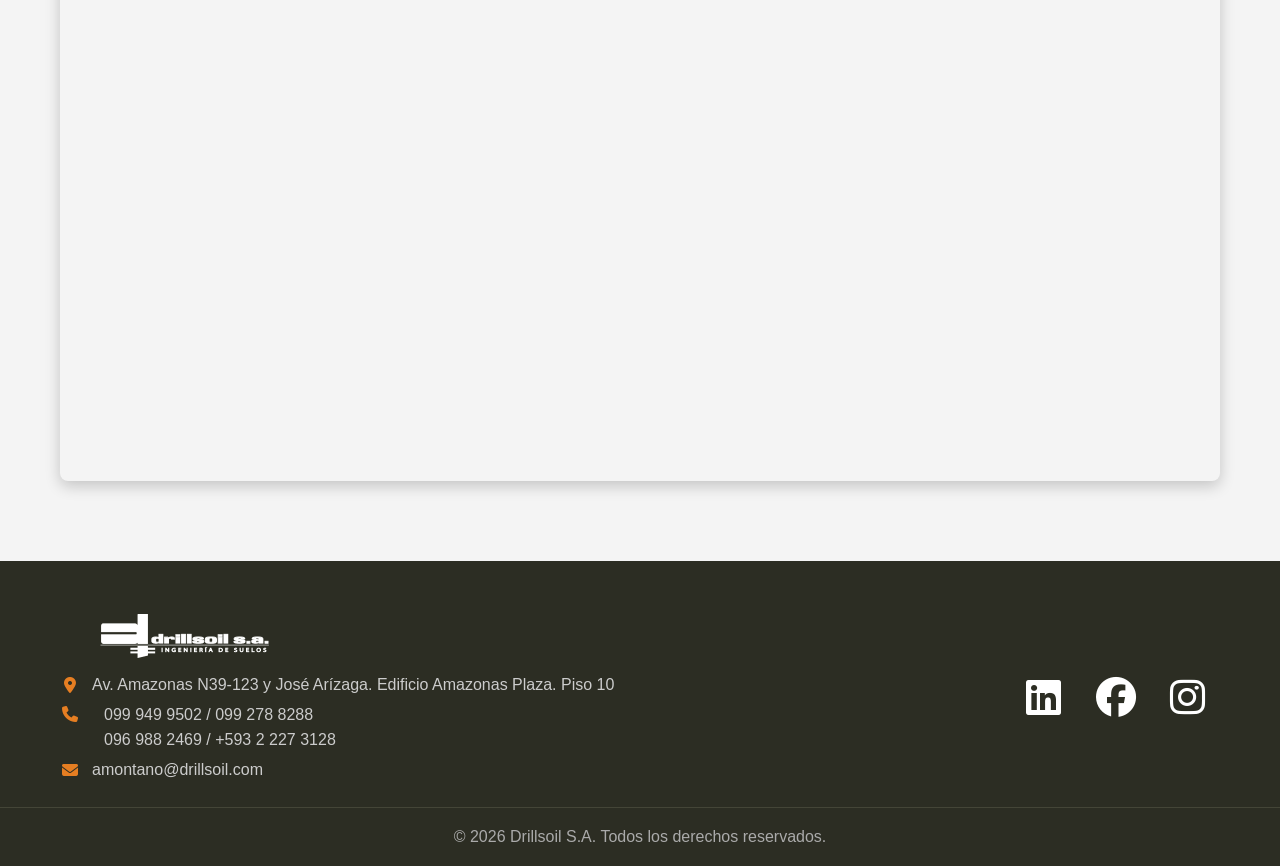
==== commit a12e6c19: "Add files via upload" ====
--- a/index.html
+++ b/index.html
@@ -199,14 +199,6 @@
 
     <p><i class="fa-solid fa-envelope"></i> amontano@drillsoil.com</p>
 </div>
-            <div class="footer-info">
-                <img src="images/logo-footer.png" alt="Drillsoil Logo" class="footer-logo">
-                <p><i class="fa-solid fa-location-dot"></i> Av. Amazonas N39-123 y José Arízaga. Edificio Amazonas Plaza. Piso 10</p>
-		<p><i class="fa-solid fa-phone"></i> 099 949 9502  
-    		<span class="extra-numbers"> |099 278 8288 |+593 2 2273128 /</span>
-		</p>
-                <p><i class="fa-solid fa-envelope"></i> amontano@drillsoil.com</p>
-            </div>
             <div class="footer-social">
     		<a href="https://www.linkedin.com/company/drillsoil" target="_blank" rel="noopener noreferrer">
 	        <i class="fa-brands fa-linkedin"></i>
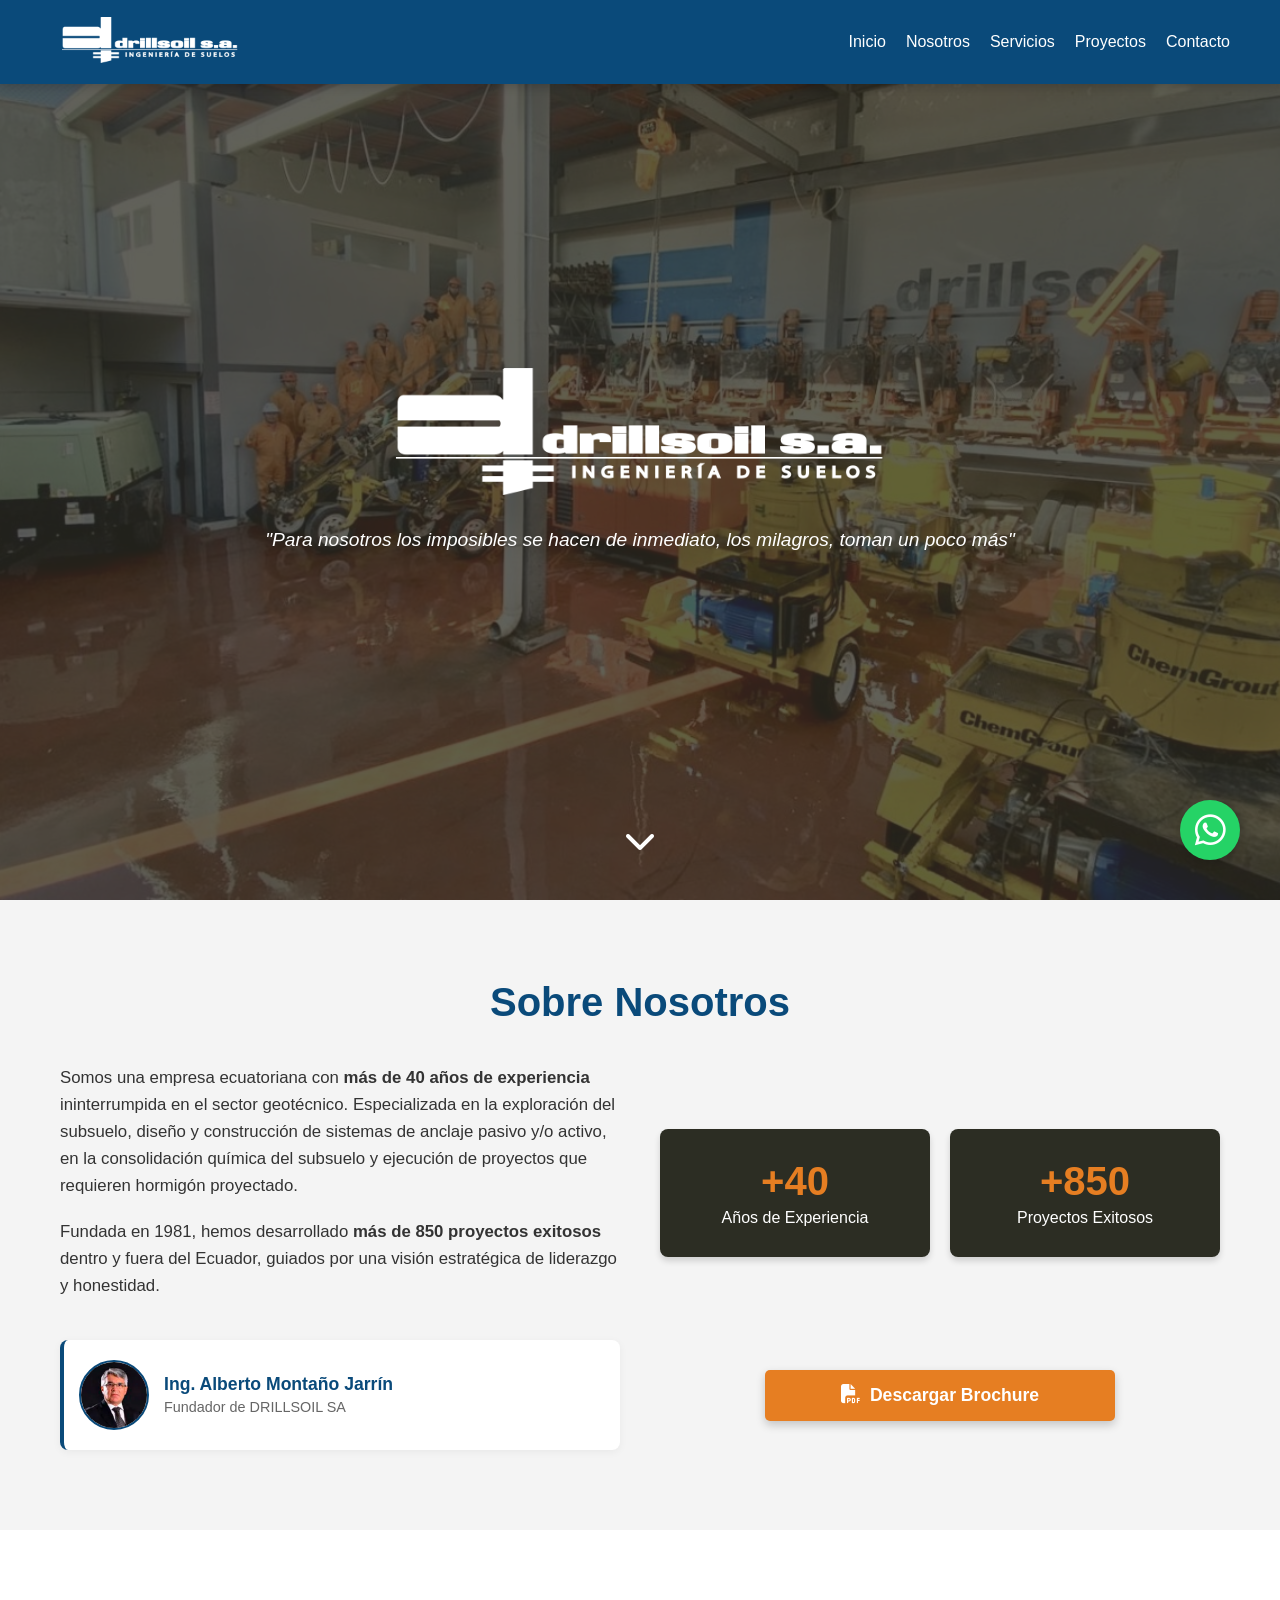
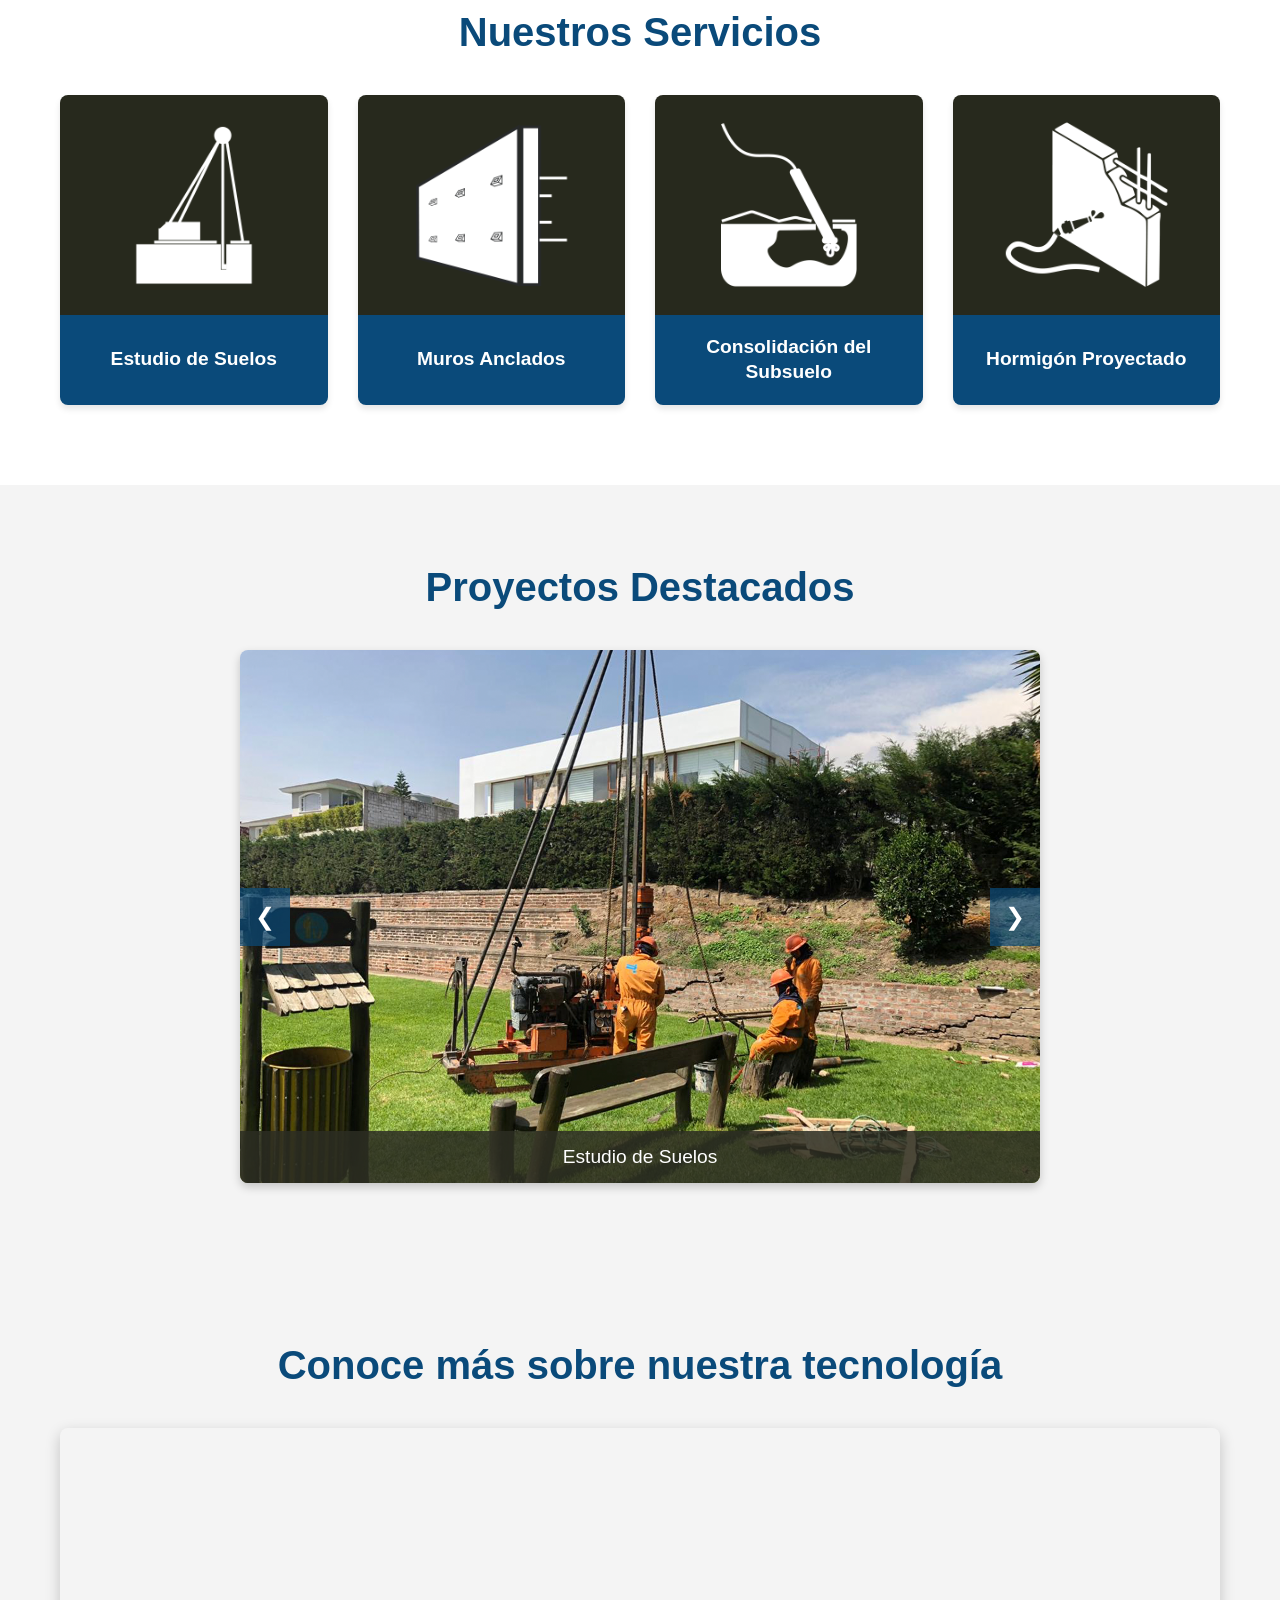
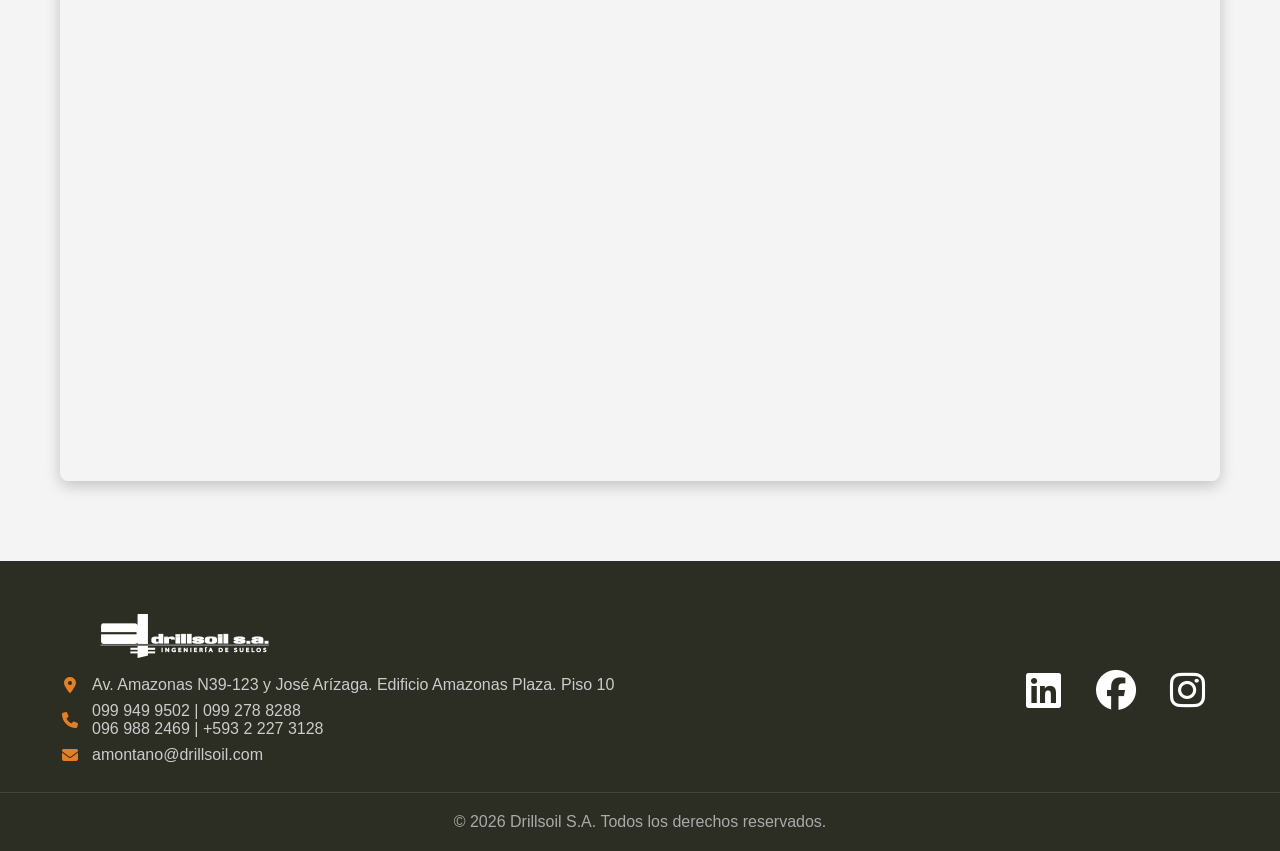
==== commit c96d90c7: "Add files via upload" ====
--- a/index.html
+++ b/index.html
@@ -187,15 +187,16 @@
     <footer>
         <div class="container footer-content">
 	    <div class="footer-info">
-    		<img src="images/logo-footer.png" alt="Drillsoil Logo" class="footer-logo">
-   		<p><i class="fa-solid fa-location-dot"></i> Av. Amazonas N39-123 y José Arízaga. Edificio Amazonas Plaza. Piso 10</p>    
-        <div class="footer-phones">
-        	<i class="fa-solid fa-phone"></i>
-        	<div class="phone-numbers">
-            		<span>099 949 9502 / 099 278 8288</span>
-            		<span>096 988 2469 / +593 2 227 3128</span>
-        	</div>
-        </div>
+    <img src="images/logo-footer.png" alt="Drillsoil Logo" class="footer-logo">
+    <p><i class="fa-solid fa-location-dot"></i> Av. Amazonas N39-123 y José Arízaga. Edificio Amazonas Plaza. Piso 10</p>
+    
+    <div class="footer-phones">
+        <i class="fa-solid fa-phone"></i>
+        <div class="phone-numbers">
+            <span>099 949 9502 | 099 278 8288</span>
+            <span>096 988 2469 | +593 2 227 3128</span>
+        </div>
+    </div>
 
     <p><i class="fa-solid fa-envelope"></i> amontano@drillsoil.com</p>
 </div>
--- a/style.css
+++ b/style.css
@@ -1,610 +1,1326 @@
 /* =========================================
+
    VARIABLES Y CONFIGURACIÓN BASE
+
    ========================================= */
+
 :root {
+
     --primary-blue: #0A4A7A; 
+
     --primary-dark: #2c2d23; 
+
     --accent-color: #E67E22; 
+
     --text-light: #ffffff;
+
     --text-dark: #333333;
+
     --bg-light: #f4f4f4;
-}
+
+}
+
+
 
 * {
+
     margin: 0;
+
     padding: 0;
+
     box-sizing: border-box;
+
     font-family: 'Segoe UI', Tahoma, Geneva, Verdana, sans-serif;
+
     scroll-behavior: smooth;
-}
+
+}
+
+
 
 body {
+
     background-color: var(--bg-light);
+
     color: var(--text-dark);
-    /* Bloqueo de espacio en blanco lateral */
-    max-width: 100%;
-    overflow-x: hidden;
-}
+
+}
+
+
 
 .container {
+
     max-width: 1200px;
+
     margin: 0 auto;
+
     padding: 0 20px;
-}
+
+}
+
+
 
 h2 {
+
     text-align: center;
+
     font-size: 2.5rem;
+
     color: var(--primary-blue);
+
     margin-bottom: 40px;
-}
+
+}
+
+
 
 /* =========================================
+
    MENÚ DE NAVEGACIÓN (NAVBAR)
+
    ========================================= */
+
 .navbar {
-    display: flex;
+
+    display: flex;
+
     justify-content: space-between;
+
     align-items: center;
+
     background-color: var(--primary-blue);
+
     padding: 15px 50px;
+
     position: fixed;
+
     width: 100%;
+
     top: 0;
+
     z-index: 1000;
+
     box-shadow: 0 2px 10px rgba(0,0,0,0.2);
-}
+
+}
+
+
 
 .navbar .logo img {
+
     height: 50px;
-}
+
+}
+
+
 
 .nav-links {
+
     list-style: none;
-    display: flex;
-}
+
+    display: flex;
+
+}
+
+
 
 .nav-links li {
+
     margin-left: 20px;
-}
+
+}
+
+
 
 .nav-links a {
+
     color: var(--text-light);
+
     text-decoration: none;
+
     font-weight: 500;
+
     transition: color 0.3s;
-}
+
+}
+
+
 
 .nav-links a:hover, .nav-links a.active {
+
     color: var(--accent-color);
-}
+
+}
+
+
 
 .menu-toggle {
+
     display: none;
+
     flex-direction: column;
+
     cursor: pointer;
-}
+
+}
+
+
 
 .menu-toggle .bar {
+
     width: 25px;
+
     height: 3px;
+
     background-color: var(--text-light);
+
     margin: 4px 0;
+
     transition: 0.3s;
-}
+
+}
+
+
 
 .navbar-spacer {
+
     height: 70px; 
+
     background-color: var(--primary-blue);
-}
+
+}
+
+
 
 /* =========================================
+
    BANNER PRINCIPAL (HERO)
+
    ========================================= */
+
 .hero {
+
     height: 100vh;
+
     background-image: url('images/ruta-foto-equipo.png'); 
+
     background-size: cover;
+
     background-position: center;
+
     position: relative;
-    display: flex;
+
+    display: flex;
+
     justify-content: center;
+
     align-items: center;
+
     text-align: center;
-}
+
+}
+
+
 
 .hero .overlay {
+
     position: absolute;
+
     top: 0;
+
     left: 0;
+
     width: 100%;
+
     height: 100%;
+
     background: rgba(44, 45, 35, 0.75); 
-}
+
+}
+
+
 
 .hero-content {
+
     position: relative;
+
     z-index: 1;
+
     color: var(--text-light);
-}
+
+}
+
+
 
 .hero-logo {
+
     max-width: 500px;
+
     margin-bottom: 0px;
-}
+
+}
+
+
 
 .hero p {
+
     font-size: 1.2rem;
+
     font-style: italic;
+
     margin-top: 10px;
+
     padding: 0 20px;
-}
+
+}
+
+
 
 .scroll-down {
+
     position: absolute; 
+
     bottom: 40px;       
+
     left: 0;
+
     right: 0;
+
     margin: 0 auto;
+
     color: var(--text-light);
+
     font-size: 2rem;
+
     animation: bounce 2s infinite;
-    z-index: 2;
-}
+
+    z-index: 2; /* <--- Agrega esta línea para que se pueda hacer clic */
+
+}
+
+
 
 @keyframes bounce {
+
     0%, 20%, 50%, 80%, 100% { transform: translateY(0); }
+
     40% { transform: translateY(-20px); }
+
     60% { transform: translateY(-10px); }
-}
+
+}
+
+
 
 /* =========================================
-   SECCIÓN: NOSOTROS
+
+   SECCIÓN: NOSOTROS (DISEÑO SIMÉTRICO)
+
    ========================================= */
+
 section {
+
     padding: 80px 0;
-}
+
+}
+
+
 
 .about-grid {
+
     display: grid;
+
     grid-template-columns: 1fr 1fr;
+
     gap: 40px;
-    align-items: stretch;
-}
+
+    align-items: stretch; /* Obliga a que las dos columnas tengan la misma altura */
+
+}
+
+
 
 .about-col {
-    display: flex;
+
+    display: flex;
+
     flex-direction: column;
-}
+
+}
+
+
+
+/* Columna Izquierda (Textos) */
 
 .about-text {
-    flex-grow: 1;
-    display: flex;
+
+    flex-grow: 1; /* Rellena el espacio para empujar la foto del fundador abajo */
+
+    display: flex;
+
     flex-direction: column;
+
     justify-content: center;
-}
+
+}
+
+
 
 .about-text p {
+
     margin-bottom: 20px;
+
     line-height: 1.6;
+
     font-size: 1.05rem;
-}
+
+}
+
+
+
+/* Columna Derecha (Estadísticas) */
 
 .about-stats {
-    flex-grow: 1;
-    display: flex;
+
+    flex-grow: 1; /* Rellena el espacio para centrarse con el texto */
+
+    display: flex;
+
     justify-content: space-between;
+
+    align-items: center; /* Centra las tarjetas verticalmente con el texto izquierdo */
+
+    gap: 20px;
+
+}
+
+
+
+.stat-box {
+
+    display: flex;
+
+    flex-direction: column;
+
+    justify-content: center; /* Fuerza el centrado vertical interno */
+
+    align-items: center;     /* Fuerza el centrado horizontal interno */
+
+    text-align: center;
+
+    background: var(--primary-dark); 
+
+    color: var(--text-light);
+
+    padding: 30px 15px;
+
+    border-radius: 8px;
+
+    flex: 1; /* Ambas tarjetas ocupan el mismo ancho */
+
+    box-shadow: 0 4px 6px rgba(0,0,0,0.15);
+
+}
+
+
+
+.stat-box h3 {
+
+    font-size: 2.5rem;
+
+    color: var(--accent-color);
+
+    margin-bottom: 5px;
+
+}
+
+
+
+.stat-box p {
+
+    margin: 0;
+
+    font-weight: 500;
+
+}
+
+
+
+/* Elementos inferiores alineados (Fundador y Botón) */
+
+.founder-profile, .brochure-container {
+
+    height: 110px; /* Altura fija para alinear perfectamente */
+
+    margin-top: 20px;
+
+    display: flex;
+
     align-items: center;
-    gap: 20px;
-}
-
-.stat-box {
-    display: flex;
-    flex-direction: column;
+
+}
+
+
+
+.founder-profile {
+
+    background: #fff;
+
+    padding: 15px;
+
+    border-radius: 8px;
+
+    box-shadow: 0 2px 8px rgba(0,0,0,0.05);
+
+    border-left: 4px solid var(--primary-blue);
+
+    gap: 15px;
+
+}
+
+
+
+.founder-img {
+
+    width: 70px;
+
+    height: 70px;
+
+    border-radius: 50%;
+
+    object-fit: cover;
+
+    border: 2px solid var(--primary-blue);
+
+    flex-shrink: 0;
+
+}
+
+
+
+.founder-info h4 {
+
+    color: var(--primary-blue);
+
+    margin-bottom: 3px;
+
+    font-size: 1.1rem;
+
+}
+
+
+
+.founder-info span {
+
+    color: #666;
+
+    font-size: 0.9rem;
+
+    font-weight: 500;
+
+}
+
+
+
+.brochure-container {
+
     justify-content: center;
+
+}
+
+
+
+.btn-brochure {
+
+    display: inline-flex;
+
     align-items: center;
+
+    justify-content: center;
+
+    background-color: var(--accent-color);
+
+    color: var(--text-light);
+
+    padding: 15px 30px;
+
+    border-radius: 5px;
+
+    text-decoration: none;
+
+    font-size: 1.1rem;
+
+    font-weight: bold;
+
+    transition: background 0.3s, transform 0.3s;
+
+    box-shadow: 0 4px 10px rgba(0,0,0,0.2);
+
+    width: 100%;
+
+    max-width: 350px;
+
+}
+
+
+
+.btn-brochure:hover {
+
+    background-color: #b54600;
+
+    transform: translateY(-3px);
+
+}
+
+
+
+.btn-brochure i {
+
+    margin-right: 10px;
+
+    font-size: 1.2rem;
+
+}
+
+
+
+/* =========================================
+
+   SERVICIOS
+
+   ========================================= */
+
+.services-section {
+
+    background-color: #fff;
+
+}
+
+
+
+.services-grid {
+
+    display: grid;
+
+    grid-template-columns: repeat(auto-fit, minmax(250px, 1fr));
+
+    gap: 30px;
+
+}
+
+
+
+.service-card {
+
+    background: var(--bg-light);
+
+    border-radius: 8px;
+
+    overflow: hidden;
+
+    box-shadow: 0 4px 6px rgba(0,0,0,0.1);
+
+    transition: transform 0.3s, box-shadow 0.3s;
+
+    display: flex;
+
+    flex-direction: column; 
+
+    height: 100%; 
+
+}
+
+
+
+.service-card:hover {
+
+    transform: translateY(-10px);
+
+    box-shadow: 0 8px 15px rgba(0,0,0,0.15);
+
+}
+
+
+
+.service-img {
+
+    height: 220px;
+
+    background-size: cover;
+
+    background-position: center;
+
+    flex-shrink: 0; 
+
+}
+
+
+
+.service-info {
+
+    padding: 20px;
+
     text-align: center;
-    background: var(--primary-dark); 
+
+    background-color: var(--primary-blue);
+
     color: var(--text-light);
-    padding: 30px 15px;
+
+    flex-grow: 1; 
+
+    display: flex;
+
+    align-items: center;
+
+    justify-content: center;
+
+}
+
+
+
+.service-info h3 {
+
+    font-size: 1.2rem;
+
+    line-height: 1.3;
+
+}
+
+
+
+/* =========================================
+
+   SLIDER DE PROYECTOS
+
+   ========================================= */
+
+.slider-container {
+
+    position: relative;
+
+    max-width: 800px;
+
+    margin: auto;
+
+    overflow: hidden;
+
     border-radius: 8px;
-    flex: 1;
-    box-shadow: 0 4px 6px rgba(0,0,0,0.15);
-}
-
-.stat-box h3 {
-    font-size: 2.5rem;
+
+    box-shadow: 0 4px 10px rgba(0,0,0,0.2);
+
+}
+
+
+
+.slider {
+
+    display: flex;
+
+    transition: transform 0.5s ease-in-out;
+
+}
+
+
+
+.slide {
+
+    min-width: 100%;
+
+    position: relative;
+
+}
+
+
+
+.slide img {
+
+    width: 100%;
+
+    display: block;
+
+}
+
+
+
+.slide-caption {
+
+    position: absolute;
+
+    bottom: 0;
+
+    width: 100%;
+
+    background: rgba(44, 45, 35, 0.85); 
+
+    color: white;
+
+    padding: 15px;
+
+    text-align: center;
+
+    font-size: 1.2rem;
+
+}
+
+
+
+.prev-btn, .next-btn {
+
+    position: absolute;
+
+    top: 50%;
+
+    transform: translateY(-50%);
+
+    background: rgba(10, 74, 122, 0.7); 
+
+    color: white;
+
+    border: none;
+
+    padding: 15px;
+
+    cursor: pointer;
+
+    font-size: 1.5rem;
+
+    transition: background 0.3s;
+
+}
+
+
+
+.prev-btn { left: 0; }
+
+.next-btn { right: 0; }
+
+.prev-btn:hover, .next-btn:hover { background: var(--accent-color); }
+
+
+
+/* =========================================
+
+   VIDEO
+
+   ========================================= */
+
+.video-section {
+
+    background-color: var(--bg-light);
+
+}
+
+
+
+.video-wrapper {
+
+    position: relative;
+
+    padding-bottom: 56.25%; 
+
+    height: 0;
+
+    box-shadow: 0 5px 15px rgba(0,0,0,0.2);
+
+    border-radius: 8px;
+
+}
+
+
+
+.video-wrapper iframe {
+
+    position: absolute;
+
+    top: 0;
+
+    left: 0;
+
+    width: 100%;
+
+    height: 100%;
+
+    border-radius: 8px;
+
+}
+
+
+
+/* =========================================
+
+   PÁGINA DE CONTACTO Y FORMULARIO
+
+   ========================================= */
+
+.contact-page-section {
+
+    padding: 60px 0 100px;
+
+    background-color: var(--bg-light);
+
+    min-height: calc(100vh - 70px - 200px); 
+
+}
+
+
+
+.contact-subtitle {
+
+    text-align: center;
+
+    margin-top: -20px;
+
+    margin-bottom: 40px;
+
+    color: var(--primary-blue);
+
+    font-size: 1.1rem;
+
+}
+
+
+
+.contact-form {
+
+    max-width: 600px;
+
+    margin: 0 auto;
+
+    background: #fff;
+
+    padding: 40px;
+
+    border-radius: 8px;
+
+    box-shadow: 0 4px 15px rgba(0,0,0,0.05);
+
+    border-top: 5px solid var(--primary-blue);
+
+}
+
+
+
+.form-group {
+
+    margin-bottom: 20px;
+
+}
+
+
+
+.form-group label {
+
+    display: block;
+
+    margin-bottom: 8px;
+
+    font-weight: bold;
+
+    color: var(--primary-blue);
+
+}
+
+
+
+.form-group input, .form-group textarea {
+
+    width: 100%;
+
+    padding: 12px;
+
+    border: 1px solid #ccc;
+
+    border-radius: 4px;
+
+    font-size: 1rem;
+
+}
+
+
+
+.form-group input:focus, .form-group textarea:focus {
+
+    outline: none;
+
+    border-color: var(--primary-blue);
+
+}
+
+
+
+.btn-submit {
+
+    background-color: var(--accent-color);
+
+    color: white;
+
+    border: none;
+
+    padding: 15px 30px;
+
+    font-size: 1.1rem;
+
+    font-weight: bold;
+
+    border-radius: 4px;
+
+    cursor: pointer;
+
+    width: 100%;
+
+    transition: background 0.3s;
+
+}
+
+
+
+.btn-submit:hover {
+
+    background-color: #b54600;
+
+}
+
+
+
+/* =========================================
+
+   FOOTER
+
+   ========================================= */
+
+footer {
+
+    background-color: var(--primary-dark); 
+
+    color: var(--text-light);
+
+    padding: 50px 0 20px;
+
+}
+
+
+
+.footer-content {
+
+    display: flex;
+
+    justify-content: space-between;
+
+    align-items: center;
+
+    flex-wrap: wrap;
+
+    margin-bottom: 20px;
+
+}
+
+
+
+.footer-logo {
+
+    max-width: 250px;
+
+    height: auto;
+
+    margin-bottom: 15px;
+
+    display: block;
+
+}
+
+
+
+.footer-info p {
+
+    margin: 8px 0;
+
+    color: #cccccc;
+
+    display: flex; 
+
+    align-items: center;
+
+}
+
+
+
+.footer-info i {
+
     color: var(--accent-color);
-    margin-bottom: 5px;
-}
-
-.stat-box p {
-    margin: 0;
-    font-weight: 500;
-}
-
-.founder-profile, .brochure-container {
-    height: 110px;
-    margin-top: 20px;
-    display: flex;
+
+    margin-right: 12px;
+
+    width: 20px; 
+
+    text-align: center;
+
+    flex-shrink: 0;
+
+}
+
+
+
+.footer-social a {
+
+    color: var(--text-light);
+
+    font-size: 2.5rem; 
+
+    margin: 0 15px;
+
+    transition: color 0.3s, transform 0.3s;
+
+    display: inline-block;
+
+}
+
+
+
+.footer-social a:hover {
+
+    color: var(--accent-color);
+
+    transform: translateY(-3px);
+
+}
+
+
+
+.footer-bottom {
+
+    border-top: 1px solid #444537;
+
+    padding-top: 20px;
+
+    text-align: center; 
+
+    width: 100%; 
+
+    display: block;
+
+    font-size: 1rem;
+
+    color: #aaaaaa;
+
+}
+
+
+
+/* =========================================
+
+   BOTÓN FLOTANTE WHATSAPP
+
+   ========================================= */
+
+.whatsapp-float {
+
+    position: fixed;
+
+    width: 60px;
+
+    height: 60px;
+
+    bottom: 40px;
+
+    right: 40px;
+
+    background-color: #25d366;
+
+    color: #FFF;
+
+    border-radius: 50px;
+
+    text-align: center;
+
+    font-size: 35px;
+
+    box-shadow: 2px 2px 10px rgba(0,0,0,0.2);
+
+    z-index: 100;
+
+    display: flex;
+
     align-items: center;
-}
-
-.founder-profile {
-    background: #fff;
-    padding: 15px;
-    border-radius: 8px;
-    box-shadow: 0 2px 8px rgba(0,0,0,0.05);
-    border-left: 4px solid var(--primary-blue);
-    gap: 15px;
-}
-
-.founder-img {
-    width: 70px;
-    height: 70px;
-    border-radius: 50%;
-    object-fit: cover;
-    border: 2px solid var(--primary-blue);
-    flex-shrink: 0;
-}
-
-.founder-info h4 {
-    color: var(--primary-blue);
-    margin-bottom: 3px;
-    font-size: 1.1rem;
-}
-
-.founder-info span {
-    color: #666;
-    font-size: 0.9rem;
-    font-weight: 500;
-}
-
-.brochure-container {
+
     justify-content: center;
-}
-
-.btn-brochure {
-    display: inline-flex;
+
+    text-decoration: none;
+
+    transition: transform 0.3s;
+
+}
+
+
+
+.whatsapp-float:hover {
+
+    transform: scale(1.1);
+
+}
+
+
+
+/* =========================================
+
+   DISEÑO RESPONSIVE (MÓVILES)
+
+   ========================================= */
+
+@media (max-width: 768px) {
+
+    .navbar {
+
+        padding: 15px 20px;
+
+    }
+
+    
+
+    .about-grid {
+
+        grid-template-columns: 1fr;
+
+    }
+
+    
+
+    /* En móvil, el botón y el fundador se alinean al centro */
+
+    .founder-profile {
+
+        justify-content: center;
+
+        text-align: left;
+
+    }
+
+
+
+    .footer-content {
+
+        flex-direction: column;
+
+        text-align: center;
+
+        gap: 30px;
+
+    }
+
+    
+
+    .footer-logo {
+
+        margin: 0 auto 15px auto;
+
+    }
+
+    
+
+    .whatsapp-float {
+
+        bottom: 20px;
+
+        right: 20px;
+
+    }
+
+
+
+    .nav-links {
+
+        position: fixed;
+
+        right: -100%;
+
+        top: 70px;
+
+        flex-direction: column;
+
+        background-color: var(--primary-blue);
+
+        width: 100%;
+
+        text-align: center;
+
+        transition: 0.3s ease-in-out;
+
+        box-shadow: 0 10px 27px rgba(0, 0, 0, 0.5);
+
+    }
+
+
+
+    .nav-links.active {
+
+        right: 0;
+
+    }
+
+
+
+    .nav-links li {
+
+        margin: 25px 0;
+
+    }
+
+
+
+    .menu-toggle {
+
+        display: flex;
+
+    }
+
+
+
+    .menu-toggle.is-active .bar:nth-child(2) { opacity: 0; }
+
+    .menu-toggle.is-active .bar:nth-child(1) { transform: translateY(7px) rotate(45deg); }
+
+    .menu-toggle.is-active .bar:nth-child(3) { transform: translateY(-7px) rotate(-45deg); }
+
+}
+/* --- CORRECCIÓN QUIRÚRGICA DEL FOOTER --- */
+
+/* 1. Asegura que los números y la dirección tengan el mismo color gris */
+.footer-info p, 
+.footer-info span, 
+.phone-numbers span {
+    color: #cccccc !important; 
+    text-decoration: none;
+}
+
+/* 2. Alinea los teléfonos a la derecha del icono en Desktop */
+.footer-phones {
+    display: flex;
     align-items: center;
-    justify-content: center;
-    background-color: var(--accent-color);
-    color: var(--text-light);
-    padding: 15px 30px;
-    border-radius: 5px;
-    text-decoration: none;
-    font-size: 1.1rem;
-    font-weight: bold;
-    transition: background 0.3s, transform 0.3s;
-    box-shadow: 0 4px 10px rgba(0,0,0,0.2);
-    width: 100%;
-    max-width: 350px;
-}
-
-.btn-brochure:hover {
-    background-color: #b54600;
-    transform: translateY(-3px);
-}
-
-.btn-brochure i {
-    margin-right: 10px;
-    font-size: 1.2rem;
-}
-
-/* =========================================
-   SERVICIOS
-   ========================================= */
-.services-section {
-    background-color: #fff;
-}
-
-.services-grid {
-    display: grid;
-    grid-template-columns: repeat(auto-fit, minmax(250px, 1fr));
-    gap: 30px;
-}
-
-.service-card {
-    background: var(--bg-light);
-    border-radius: 8px;
-    overflow: hidden;
-    box-shadow: 0 4px 6px rgba(0,0,0,0.1);
-    transition: transform 0.3s, box-shadow 0.3s;
-    display: flex;
-    flex-direction: column; 
-    height: 100%; 
-}
-
-.service-card:hover {
-    transform: translateY(-10px);
-    box-shadow: 0 8px 15px rgba(0,0,0,0.15);
-}
-
-.service-img {
-    height: 220px;
-    background-size: cover;
-    background-position: center;
-    flex-shrink: 0; 
-}
-
-.service-info {
-    padding: 20px;
-    text-align: center;
-    background-color: var(--primary-blue);
-    color: var(--text-light);
-    flex-grow: 1; 
-    display: flex;
-    align-items: center;
-    justify-content: center;
-}
-
-.service-info h3 {
-    font-size: 1.2rem;
-    line-height: 1.3;
-}
-
-/* =========================================
-   SLIDER DE PROYECTOS
-   ========================================= */
-.slider-container {
-    position: relative;
-    max-width: 800px;
-    margin: auto;
-    overflow: hidden;
-    border-radius: 8px;
-    box-shadow: 0 4px 10px rgba(0,0,0,0.2);
-}
-
-.slider {
-    display: flex;
-    transition: transform 0.5s ease-in-out;
-}
-
-.slide {
-    min-width: 100%;
-    position: relative;
-}
-
-.slide img {
-    width: 100%;
-    display: block;
-}
-
-.slide-caption {
-    position: absolute;
-    bottom: 0;
-    width: 100%;
-    background: rgba(44, 45, 35, 0.85); 
-    color: white;
-    padding: 15px;
-    text-align: center;
-    font-size: 1.2rem;
-}
-
-.prev-btn, .next-btn {
-    position: absolute;
-    top: 50%;
-    transform: translateY(-50%);
-    background: rgba(10, 74, 122, 0.7); 
-    color: white;
-    border: none;
-    padding: 15px;
-    cursor: pointer;
-    font-size: 1.5rem;
-    transition: background 0.3s;
-}
-
-.prev-btn { left: 0; }
-.next-btn { right: 0; }
-
-/* =========================================
-   VIDEO
-   ========================================= */
-.video-section {
-    background-color: var(--bg-light);
-}
-
-.video-wrapper {
-    position: relative;
-    padding-bottom: 56.25%; 
-    height: 0;
-    box-shadow: 0 5px 15px rgba(0,0,0,0.2);
-    border-radius: 8px;
-}
-
-.video-wrapper iframe {
-    position: absolute;
-    top: 0;
-    left: 0;
-    width: 100%;
-    height: 100%;
-    border-radius: 8px;
-}
-
-/* =========================================
-   FOOTER
-   ========================================= */
-footer {
-    background-color: var(--primary-dark); 
-    color: var(--text-light);
-    padding: 50px 0 20px;
-}
-
-.footer-content {
-    display: flex;
-    justify-content: space-between;
-    align-items: center;
-    flex-wrap: wrap;
-    margin-bottom: 20px;
-}
-
-.footer-logo {
-    max-width: 250px;
-    height: auto;
-    margin-bottom: 15px;
-    display: block;
-}
-
-.footer-info p {
+    gap: 12px;
     margin: 8px 0;
-    color: #cccccc;
-    display: flex; 
-    align-items: center;
-}
-
-.footer-info i {
-    color: var(--accent-color);
-    margin-right: 12px;
-    width: 20px; 
-    text-align: center;
-    flex-shrink: 0;
-}
-
-.footer-social a {
-    color: var(--text-light);
-    font-size: 2.5rem; 
-    margin: 0 15px;
-    transition: color 0.3s, transform 0.3s;
-    display: inline-block;
-}
-
-.footer-social a:hover {
-    color: var(--accent-color);
-    transform: translateY(-3px);
-}
-
-.footer-bottom {
-    border-top: 1px solid #444537;
-    padding-top: 20px;
-    text-align: center; 
-    width: 100%; 
-    display: block;
-    font-size: 1rem;
-    color: #aaaaaa;
-}
-
-/* =========================================
-   BOTÓN FLOTANTE WHATSAPP
-   ========================================= */
-.whatsapp-float {
-    position: fixed;
-    width: 60px;
-    height: 60px;
-    bottom: 40px;
-    right: 40px;
-    background-color: #25d366;
-    color: #FFF;
-    border-radius: 50px;
-    text-align: center;
-    font-size: 35px;
-    box-shadow: 2px 2px 10px rgba(0,0,0,0.2);
-    z-index: 100;
-    display: flex;
-    align-items: center;
-    justify-content: center;
-    text-decoration: none;
-    transition: transform 0.3s;
-}
-
-.whatsapp-float:hover {
-    transform: scale(1.1);
-}
-
-/* =========================================
-   DISEÑO RESPONSIVE (MÓVILES)
-   ========================================= */
-@media (max-width: 768px) {
-    .navbar {
-        padding: 15px 20px;
-    }
-    
-    .about-grid {
-        grid-template-columns: 1fr;
-    }
-    
-    .founder-profile {
-        justify-content: center;
-        text-align: left;
-    }
-
-    .footer-content {
-        flex-direction: column;
-        text-align: center;
-        gap: 30px;
-    }
-    
-    .footer-logo {
-        margin: 0 auto 15px auto;
-    }
-
-    /* FIX DEFINITIVO PARA TEXTO LARGO EN FOOTER */
-    .footer-info p {
-        justify-content: center;
-        width: 100%;
-        white-space: normal;
-        word-break: break-word; /* Rompe números largos */
-        padding: 0 10px;
-    }
-
-    .whatsapp-float {
-        bottom: 20px;
-        right: 20px;
-    }
-
-    .nav-links {
-        position: fixed;
-        right: -100%;
-        top: 70px;
-        flex-direction: column;
-        background-color: var(--primary-blue);
-        width: 100%;
-        text-align: center;
-        transition: 0.3s ease-in-out;
-        box-shadow: 0 10px 27px rgba(0, 0, 0, 0.5);
-    }
-
-    .nav-links.active {
-        right: 0;
-    }
-
-    .nav-links li {
-        margin: 25px 0;
-    }
-
-    .menu-toggle {
-        display: flex;
-    }
-
-    .menu-toggle.is-active .bar:nth-child(2) { opacity: 0; }
-    .menu-toggle.is-active .bar:nth-child(1) { transform: translateY(7px) rotate(45deg); }
-    .menu-toggle.is-active .bar:nth-child(3) { transform: translateY(-7px) rotate(-45deg); }
-}
-/* Alineación de teléfonos en 2 columnas de texto */
-.footer-phones {
-    display: flex;
-    align-items: flex-start; /* Alinea el icono arriba */
-    gap: 12px;               /* Espacio entre icono y números */
-    margin: 8px 0;           /* Espacio igual a los otros párrafos */
-}
-
+    padding: 0;
+}
+/* Alineación del icono */
 .footer-phones i {
     color: var(--accent-color);
-    width: 20px;
-    text-align: center;
-    margin-top: 4px;         /* Ajuste para que el icono se vea centrado con la primera línea */
-}
-
+    width: 20px;             /* ANCHO FIJO: Esto es lo que alinea el texto con los otros iconos */
+    text-align: center;      /* Centra el icono dentro de esos 20px */
+    margin-right: 0;         /* El espacio lo controla el 'gap' anterior */
+    flex-shrink: 0;          /* Evita que el icono se haga pequeño */
+}
+
+/* 3. Mantiene los dos números en columna */
 .phone-numbers {
     display: flex;
-    flex-direction: column;  /* Fuerza el 2 arriba y 2 abajo */
+    flex-direction: column;
     text-align: left;
-    color: #cccccc;
-    line-height: 1.6;        /* Espacio cómodo entre las dos líneas */
-}
-
-/* En móvil centramos todo el bloque */
+}
+
+/* 4. Evita que en móviles se vea raro */
 @media (max-width: 768px) {
     .footer-phones {
         justify-content: center;
     }
+    .phone-numbers {
+        text-align: left; /* Mantiene la alineación interna de los números */
+    }
 }
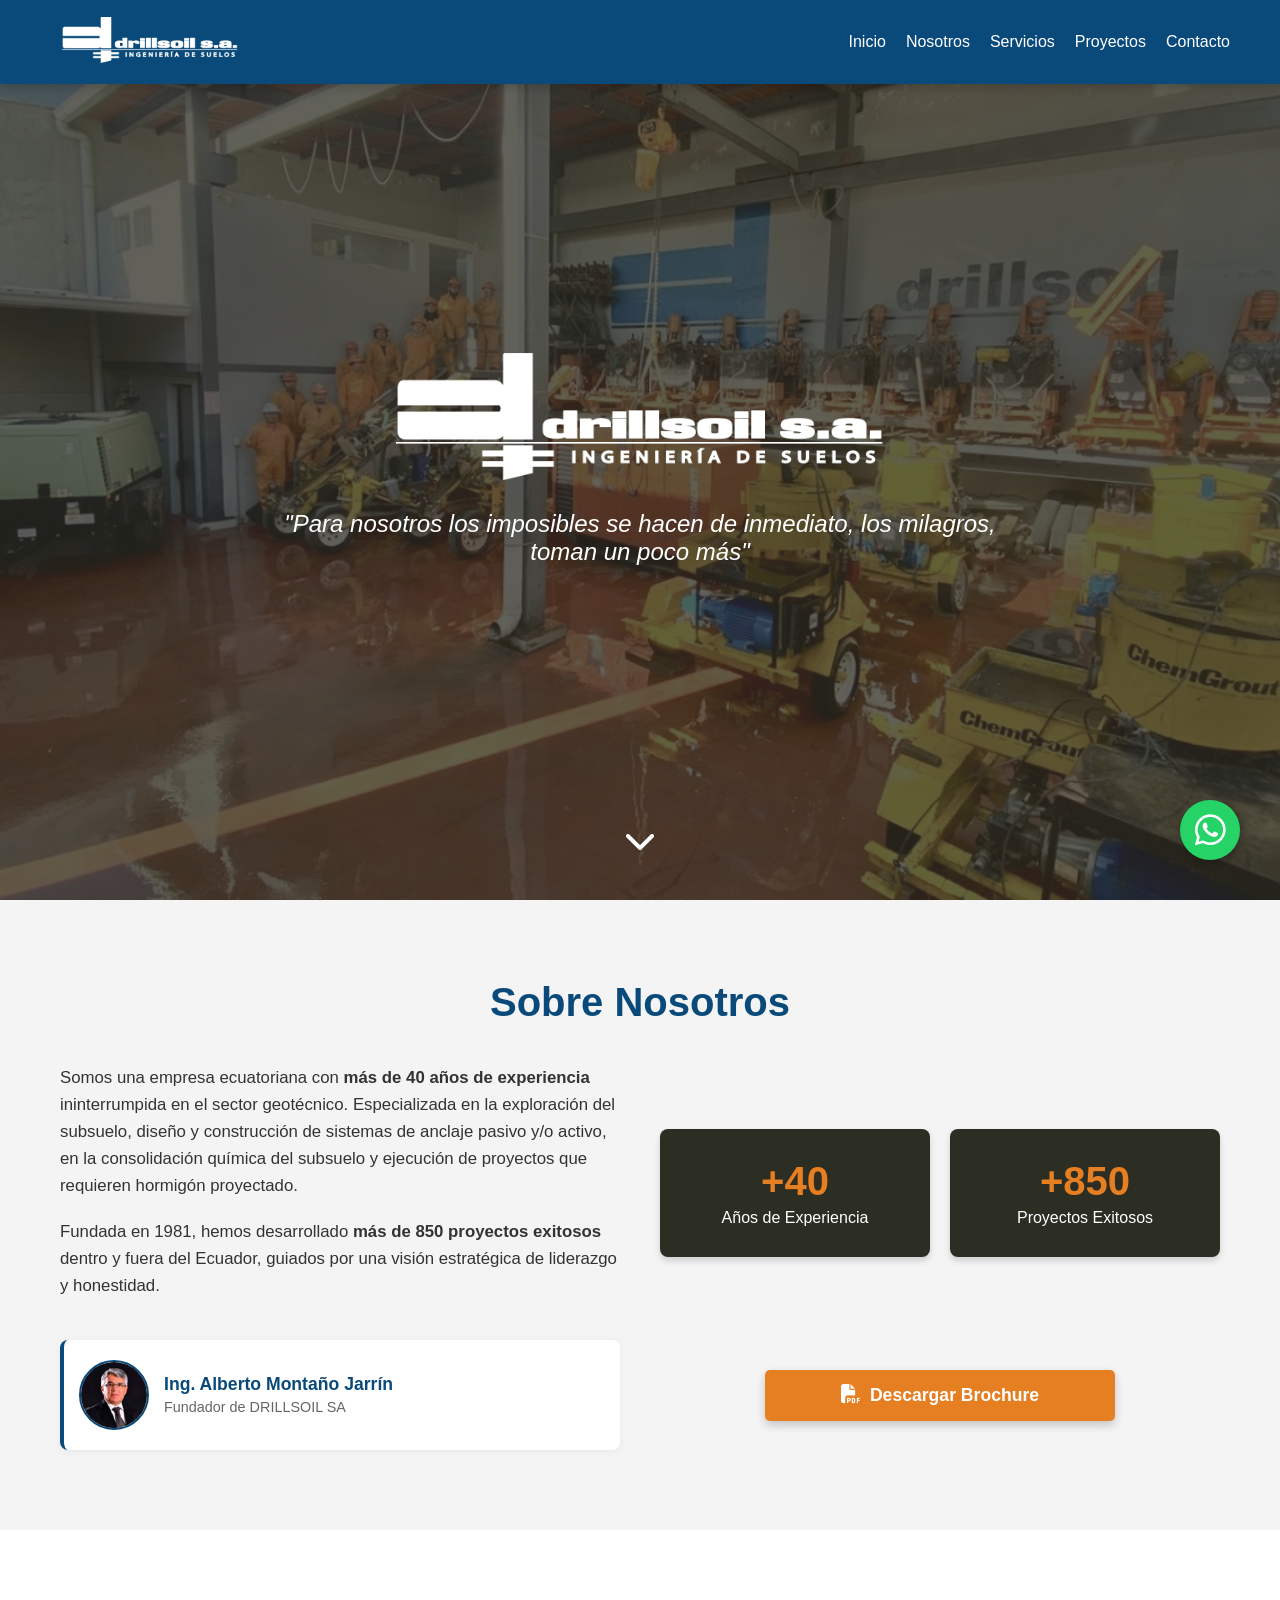
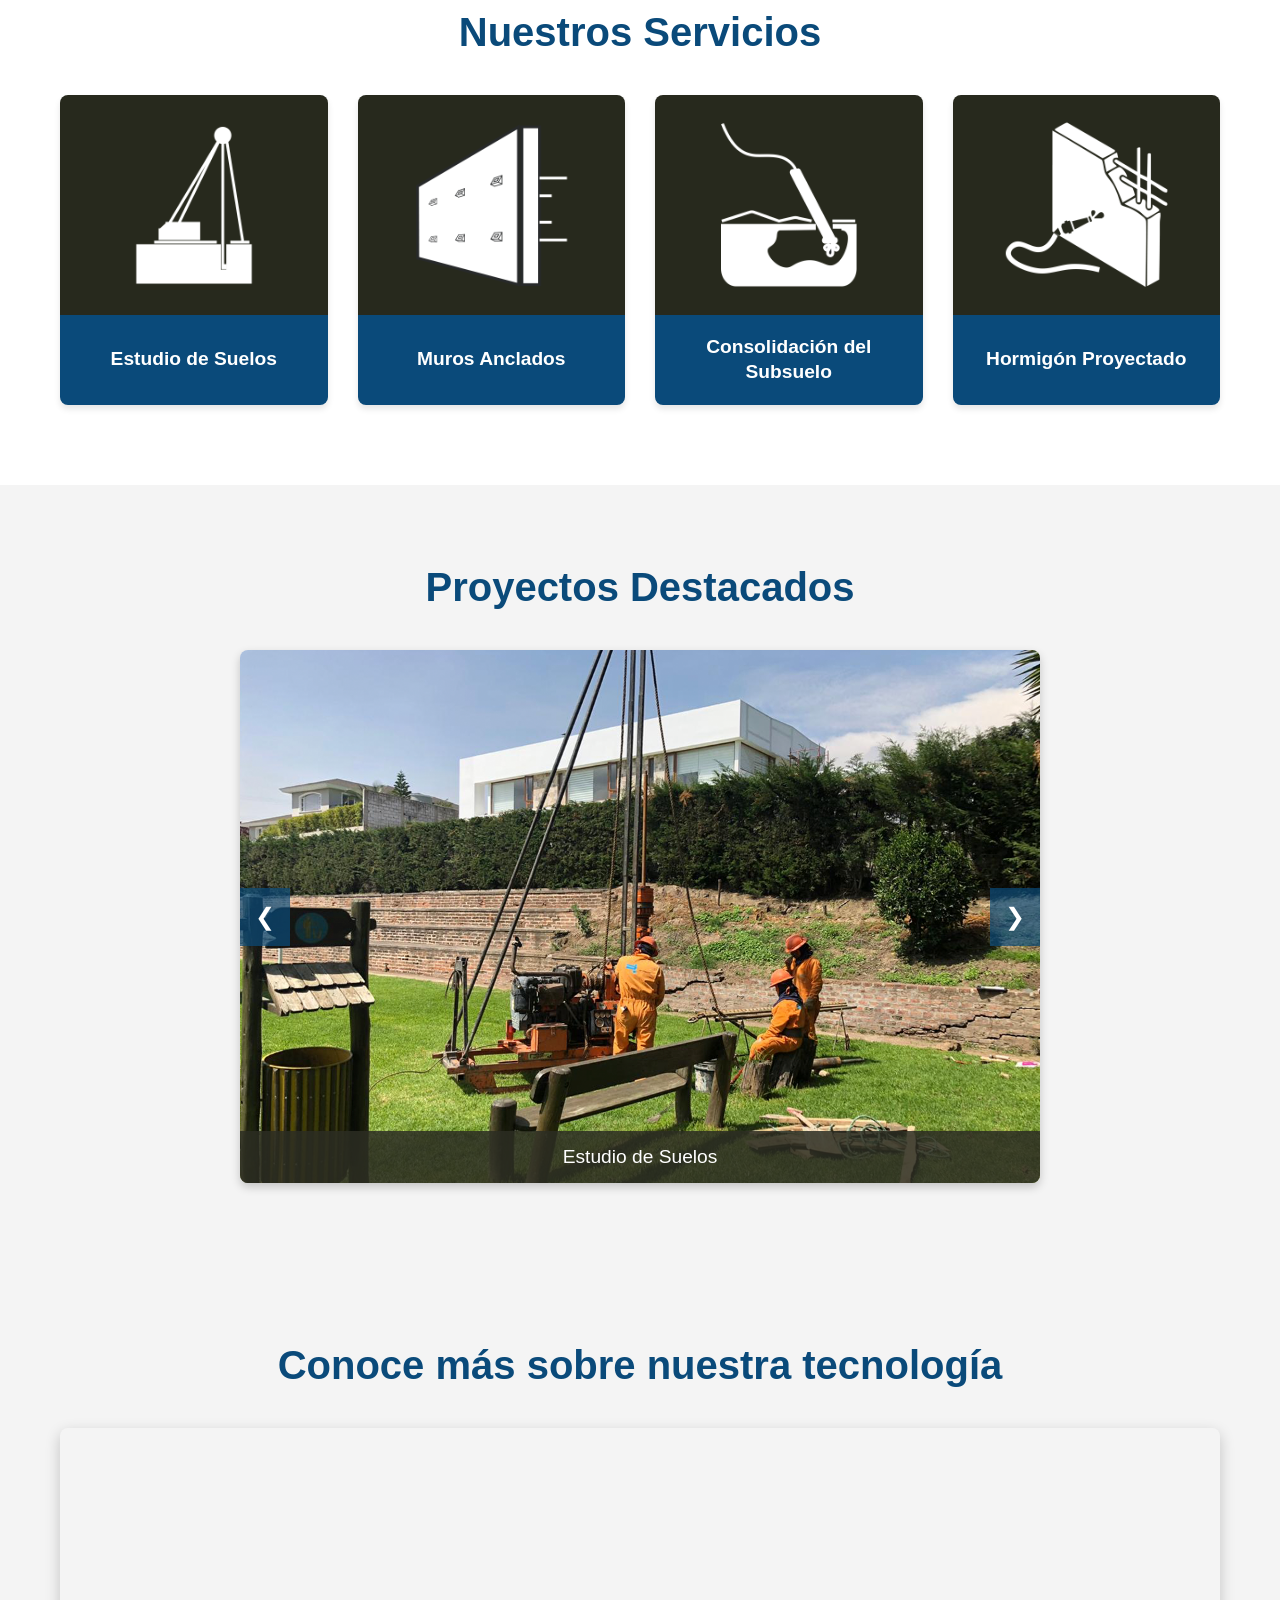
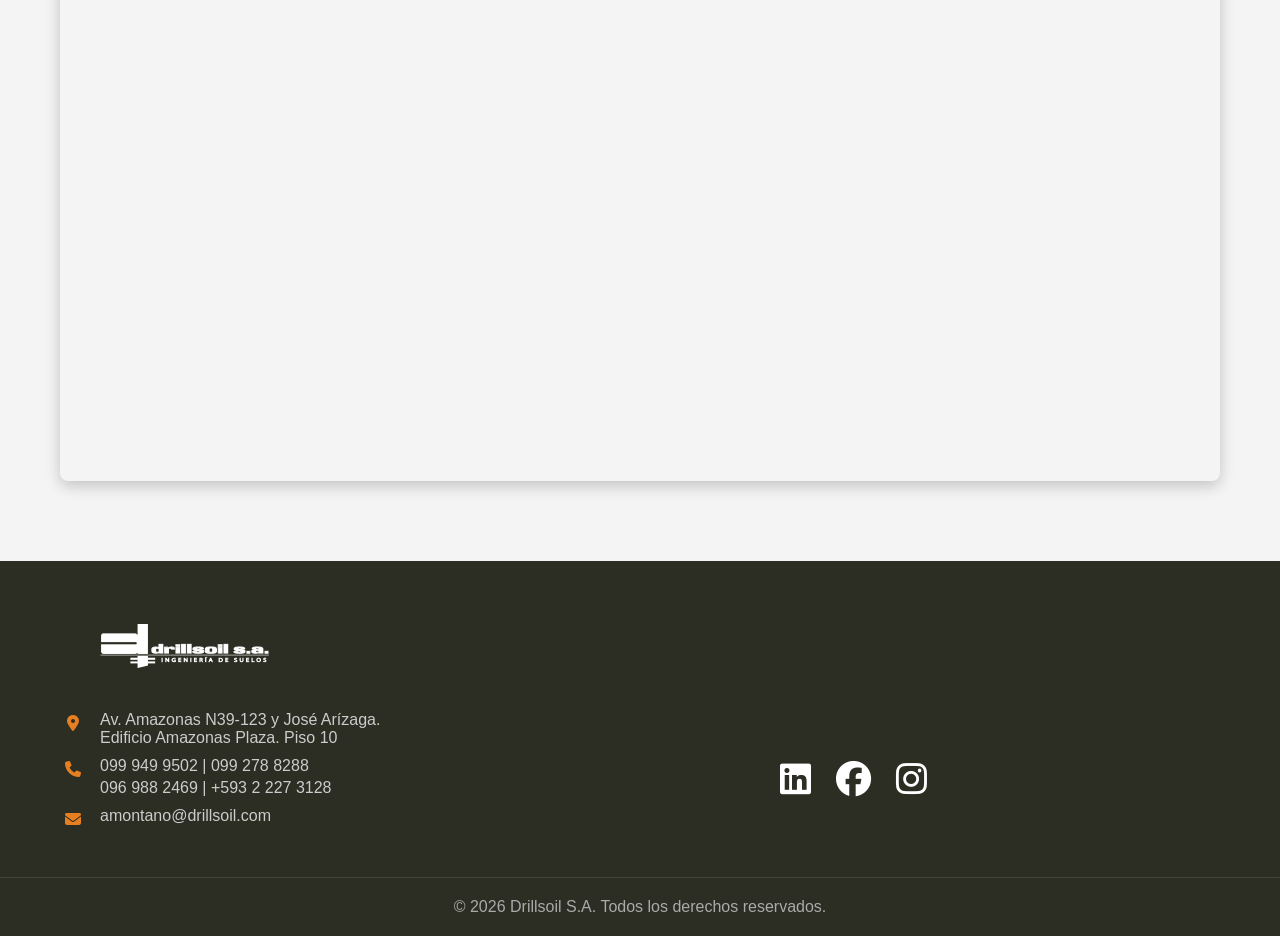
==== commit f3f75551: "Add files via upload" ====
--- a/index.html
+++ b/index.html
@@ -184,40 +184,34 @@
     </div>
 </section>
 
-    <footer>
-        <div class="container footer-content">
-	    <div class="footer-info">
-    <img src="images/logo-footer.png" alt="Drillsoil Logo" class="footer-logo">
-    <p><i class="fa-solid fa-location-dot"></i> Av. Amazonas N39-123 y José Arízaga. Edificio Amazonas Plaza. Piso 10</p>
-    
-    <div class="footer-phones">
-        <i class="fa-solid fa-phone"></i>
-        <div class="phone-numbers">
-            <span>099 949 9502 | 099 278 8288</span>
-            <span>096 988 2469 | +593 2 227 3128</span>
+<footer>
+    <div class="container footer-content">
+        <img src="images/logo-footer.png" alt="Drillsoil Logo" class="footer-logo">
+        
+        <div class="footer-main-row">
+            <div class="footer-info">
+                <p><i class="fa-solid fa-location-dot"></i> Av. Amazonas N39-123 y José Arízaga.<br> Edificio Amazonas Plaza. Piso 10</p>
+                <div class="footer-phones">
+                    <i class="fa-solid fa-phone"></i>
+                    <div class="phone-numbers">
+                        <span>099 949 9502 | 099 278 8288</span>
+                        <span>096 988 2469 | +593 2 227 3128</span>
+                    </div>
+                </div>
+                <p><i class="fa-solid fa-envelope"></i> amontano@drillsoil.com</p>
+            </div>
+
+            <div class="footer-social">
+                <a href="https://www.linkedin.com/company/drillsoil" target="_blank"><i class="fa-brands fa-linkedin"></i></a>
+                <a href="https://www.facebook.com/drillsoil/" target="_blank"><i class="fa-brands fa-facebook"></i></a>
+                <a href="https://www.instagram.com/drillsoil" target="_blank"><i class="fa-brands fa-instagram"></i></a>
+            </div>
         </div>
     </div>
-
-    <p><i class="fa-solid fa-envelope"></i> amontano@drillsoil.com</p>
-</div>
-            <div class="footer-social">
-    		<a href="https://www.linkedin.com/company/drillsoil" target="_blank" rel="noopener noreferrer">
-	        <i class="fa-brands fa-linkedin"></i>
-	    </a>
-    
-    		<a href="https://www.facebook.com/drillsoil/" target="_blank" rel="noopener noreferrer">
-        	<i class="fa-brands fa-facebook"></i>
-	    </a>
-    
-	    <a href="https://www.instagram.com/drillsoil" target="_blank" rel="noopener noreferrer">
-        	<i class="fa-brands fa-instagram"></i>
-	    </a>
-	</div>
-        </div>
-        <div class="footer-bottom">
-            <p>&copy; 2026 Drillsoil S.A. Todos los derechos reservados.</p>
-        </div>
-    </footer>
+    <div class="footer-bottom">
+        <p>&copy; 2026 Drillsoil S.A. Todos los derechos reservados.</p>
+    </div>
+</footer>
 
     <a href="https://wa.me/593999499502?text=Hola,%20estoy%20interesado%20en%20cotizar%20los%20Servicios%20de%20Drillsoil%20-%20Ingenier%C3%ADa%20de%20Suelos" class="whatsapp-float" target="_blank" rel="noopener noreferrer">
         <i class="fa-brands fa-whatsapp"></i>
--- a/style.css
+++ b/style.css
@@ -157,26 +157,32 @@
 .menu-toggle {
 
     display: none;
-
     flex-direction: column;
-
+justify-content: center; /* Centra las barras verticalmente */
+    align-items: center;     /* Centra las barras horizontalmente */
+    width: 44px;             /* Área de toque más amplia */
+    height: 44px;            /* Área de toque más amplia */
     cursor: pointer;
-
+    z-index: 2000; /* Un valor más alto que el de .nav-links que es 1000 */
+    position: relative; /* Necesario para que el z-index funcione */
+overflow: visible;       /* Crucial para que no se corte la X */
+    padding: 10px;       /* Da espacio para que las puntas de la X no choquen */
+    overflow: visible;   /* Permite que la rotación se vea completa */
+    background: transparent;
 }
 
 
 
 .menu-toggle .bar {
 
-    width: 25px;
-
+    width: 28px;
     height: 3px;
-
     background-color: var(--text-light);
-
-    margin: 4px 0;
-
-    transition: 0.3s;
+    margin: 3px 0;
+    transition: all 0.3s ease-in-out;
+    border-radius: 4px;
+    display: block;
+    transform-origin: center; /* La rotación nace desde el centro de la barra */
 
 }
 
@@ -241,22 +247,23 @@
 
 
 .hero-content {
-
     position: relative;
-
     z-index: 1;
-
     color: var(--text-light);
-
+    width: 100%;           /* Asegura que use todo el ancho disponible */
+    max-width: 1200px;     /* Aumenta este límite si es necesario */
+    margin: 0 auto;
 }
 
 
 
 .hero-logo {
 
-    max-width: 500px;
-
-    margin-bottom: 0px;
+    width: 500px;       /* Ajusta este número si lo quieres aún más grande */
+    max-width: 100%;    /* Seguridad para que no desborde */
+    height: auto;
+    margin-bottom: 15px;
+    display: block;
 
 }
 
@@ -264,1063 +271,896 @@
 
 .hero p {
 
+    font-size: 1.5rem;
+    font-style: italic;
+    color: var(--text-light);
+    margin-top: 10	px;
+    padding: 0 20px;
+
+}
+
+
+
+.scroll-down {
+
+    position: absolute; 
+
+    bottom: 40px;       
+
+    left: 0;
+
+    right: 0;
+
+    margin: 0 auto;
+
+    color: var(--text-light);
+
+    font-size: 2rem;
+
+    animation: bounce 2s infinite;
+
+    z-index: 2; /* <--- Agrega esta línea para que se pueda hacer clic */
+
+}
+
+
+
+@keyframes bounce {
+
+    0%, 20%, 50%, 80%, 100% { transform: translateY(0); }
+
+    40% { transform: translateY(-20px); }
+
+    60% { transform: translateY(-10px); }
+
+}
+
+/* Usamos selectores más largos para ganar prioridad */
+.hero .hero-content .hero-logo {
+    width: 500px !important;    /* Ajusta este valor al tamaño que desees */
+    max-width: 90vw !important; /* Permite que crezca casi al ancho de la pantalla */
+    height: auto !important;
+    display: block;
+    margin: 0 auto 10px auto;
+}
+
+.hero .hero-content p {
+    font-size: 1.rem !important; /* Agranda el lema proporcionalmente */
+    max-width: 800px;
+    margin: 0 auto;
+}
+
+
+/* =========================================
+
+   SECCIÓN: NOSOTROS (DISEÑO SIMÉTRICO)
+
+   ========================================= */
+
+section {
+
+    padding: 80px 0;
+
+}
+
+
+
+.about-grid {
+
+    display: grid;
+
+    grid-template-columns: 1fr 1fr;
+
+    gap: 40px;
+
+    align-items: stretch; /* Obliga a que las dos columnas tengan la misma altura */
+
+}
+
+
+
+.about-col {
+
+    display: flex;
+
+    flex-direction: column;
+
+}
+
+
+
+/* Columna Izquierda (Textos) */
+
+.about-text {
+
+    flex-grow: 1; /* Rellena el espacio para empujar la foto del fundador abajo */
+
+    display: flex;
+
+    flex-direction: column;
+
+    justify-content: center;
+
+}
+
+
+
+.about-text p {
+
+    margin-bottom: 20px;
+
+    line-height: 1.6;
+
+    font-size: 1.05rem;
+
+}
+
+
+
+/* Columna Derecha (Estadísticas) */
+
+.about-stats {
+
+    flex-grow: 1; /* Rellena el espacio para centrarse con el texto */
+
+    display: flex;
+
+    justify-content: space-between;
+
+    align-items: center; /* Centra las tarjetas verticalmente con el texto izquierdo */
+
+    gap: 20px;
+
+}
+
+
+
+.stat-box {
+
+    display: flex;
+
+    flex-direction: column;
+
+    justify-content: center; /* Fuerza el centrado vertical interno */
+
+    align-items: center;     /* Fuerza el centrado horizontal interno */
+
+    text-align: center;
+
+    background: var(--primary-dark); 
+
+    color: var(--text-light);
+
+    padding: 30px 15px;
+
+    border-radius: 8px;
+
+    flex: 1; /* Ambas tarjetas ocupan el mismo ancho */
+
+    box-shadow: 0 4px 6px rgba(0,0,0,0.15);
+
+}
+
+
+
+.stat-box h3 {
+
+    font-size: 2.5rem;
+
+    color: var(--accent-color);
+
+    margin-bottom: 5px;
+
+}
+
+
+
+.stat-box p {
+
+    margin: 0;
+
+    font-weight: 500;
+
+}
+
+
+
+/* Elementos inferiores alineados (Fundador y Botón) */
+
+.founder-profile, .brochure-container {
+
+    height: 110px; /* Altura fija para alinear perfectamente */
+
+    margin-top: 20px;
+
+    display: flex;
+
+    align-items: center;
+
+}
+
+
+
+.founder-profile {
+
+    background: #fff;
+
+    padding: 15px;
+
+    border-radius: 8px;
+
+    box-shadow: 0 2px 8px rgba(0,0,0,0.05);
+
+    border-left: 4px solid var(--primary-blue);
+
+    gap: 15px;
+
+}
+
+
+
+.founder-img {
+
+    width: 70px;
+
+    height: 70px;
+
+    border-radius: 50%;
+
+    object-fit: cover;
+
+    border: 2px solid var(--primary-blue);
+
+    flex-shrink: 0;
+
+}
+
+
+
+.founder-info h4 {
+
+    color: var(--primary-blue);
+
+    margin-bottom: 3px;
+
+    font-size: 1.1rem;
+
+}
+
+
+
+.founder-info span {
+
+    color: #666;
+
+    font-size: 0.9rem;
+
+    font-weight: 500;
+
+}
+
+
+
+.brochure-container {
+
+    justify-content: center;
+
+}
+
+
+
+.btn-brochure {
+
+    display: inline-flex;
+
+    align-items: center;
+
+    justify-content: center;
+
+    background-color: var(--accent-color);
+
+    color: var(--text-light);
+
+    padding: 15px 30px;
+
+    border-radius: 5px;
+
+    text-decoration: none;
+
+    font-size: 1.1rem;
+
+    font-weight: bold;
+
+    transition: background 0.3s, transform 0.3s;
+
+    box-shadow: 0 4px 10px rgba(0,0,0,0.2);
+
+    width: 100%;
+
+    max-width: 350px;
+
+}
+
+
+
+.btn-brochure:hover {
+
+    background-color: #b54600;
+
+    transform: translateY(-3px);
+
+}
+
+
+
+.btn-brochure i {
+
+    margin-right: 10px;
+
     font-size: 1.2rem;
 
-    font-style: italic;
-
-    margin-top: 10px;
-
-    padding: 0 20px;
-
-}
-
-
-
-.scroll-down {
-
-    position: absolute; 
-
-    bottom: 40px;       
+}
+
+
+
+/* =========================================
+
+   SERVICIOS
+
+   ========================================= */
+
+.services-section {
+
+    background-color: #fff;
+
+}
+
+
+
+.services-grid {
+
+    display: grid;
+
+    grid-template-columns: repeat(auto-fit, minmax(250px, 1fr));
+
+    gap: 30px;
+
+}
+
+
+
+.service-card {
+
+    background: var(--bg-light);
+
+    border-radius: 8px;
+
+    overflow: hidden;
+
+    box-shadow: 0 4px 6px rgba(0,0,0,0.1);
+
+    transition: transform 0.3s, box-shadow 0.3s;
+
+    display: flex;
+
+    flex-direction: column; 
+
+    height: 100%; 
+
+}
+
+
+
+.service-card:hover {
+
+    transform: translateY(-10px);
+
+    box-shadow: 0 8px 15px rgba(0,0,0,0.15);
+
+}
+
+
+
+.service-img {
+
+    height: 220px;
+
+    background-size: cover;
+
+    background-position: center;
+
+    flex-shrink: 0; 
+
+}
+
+
+
+.service-info {
+
+    padding: 20px;
+
+    text-align: center;
+
+    background-color: var(--primary-blue);
+
+    color: var(--text-light);
+
+    flex-grow: 1; 
+
+    display: flex;
+
+    align-items: center;
+
+    justify-content: center;
+
+}
+
+
+
+.service-info h3 {
+
+    font-size: 1.2rem;
+
+    line-height: 1.3;
+
+}
+
+
+
+/* =========================================
+
+   SLIDER DE PROYECTOS
+
+   ========================================= */
+
+.slider-container {
+
+    position: relative;
+
+    max-width: 800px;
+
+    margin: auto;
+
+    overflow: hidden;
+
+    border-radius: 8px;
+
+    box-shadow: 0 4px 10px rgba(0,0,0,0.2);
+
+}
+
+
+
+.slider {
+
+    display: flex;
+
+    transition: transform 0.5s ease-in-out;
+
+}
+
+
+
+.slide {
+
+    min-width: 100%;
+
+    position: relative;
+
+}
+
+
+
+.slide img {
+
+    width: 100%;
+
+    display: block;
+
+}
+
+
+
+.slide-caption {
+
+    position: absolute;
+
+    bottom: 0;
+
+    width: 100%;
+
+    background: rgba(44, 45, 35, 0.85); 
+
+    color: white;
+
+    padding: 15px;
+
+    text-align: center;
+
+    font-size: 1.2rem;
+
+}
+
+
+
+.prev-btn, .next-btn {
+
+    position: absolute;
+
+    top: 50%;
+
+    transform: translateY(-50%);
+
+    background: rgba(10, 74, 122, 0.7); 
+
+    color: white;
+
+    border: none;
+
+    padding: 15px;
+
+    cursor: pointer;
+
+    font-size: 1.5rem;
+
+    transition: background 0.3s;
+
+}
+
+
+
+.prev-btn { left: 0; }
+
+.next-btn { right: 0; }
+
+.prev-btn:hover, .next-btn:hover { background: var(--accent-color); }
+
+
+
+/* =========================================
+
+   VIDEO
+
+   ========================================= */
+
+.video-section {
+
+    background-color: var(--bg-light);
+
+}
+
+
+
+.video-wrapper {
+
+    position: relative;
+
+    padding-bottom: 56.25%; 
+
+    height: 0;
+
+    box-shadow: 0 5px 15px rgba(0,0,0,0.2);
+
+    border-radius: 8px;
+
+}
+
+
+
+.video-wrapper iframe {
+
+    position: absolute;
+
+    top: 0;
 
     left: 0;
 
-    right: 0;
+    width: 100%;
+
+    height: 100%;
+
+    border-radius: 8px;
+
+}
+
+
+
+/* =========================================
+
+   PÁGINA DE CONTACTO Y FORMULARIO
+
+   ========================================= */
+
+.contact-page-section {
+
+    padding: 60px 0 100px;
+
+    background-color: var(--bg-light);
+
+    min-height: calc(100vh - 70px - 200px); 
+
+}
+
+
+
+.contact-subtitle {
+
+    text-align: center;
+
+    margin-top: -20px;
+
+    margin-bottom: 40px;
+
+    color: var(--primary-blue);
+
+    font-size: 1.1rem;
+
+}
+
+
+
+.contact-form {
+
+    max-width: 600px;
 
     margin: 0 auto;
 
-    color: var(--text-light);
-
-    font-size: 2rem;
-
-    animation: bounce 2s infinite;
-
-    z-index: 2; /* <--- Agrega esta línea para que se pueda hacer clic */
-
-}
-
-
-
-@keyframes bounce {
-
-    0%, 20%, 50%, 80%, 100% { transform: translateY(0); }
-
-    40% { transform: translateY(-20px); }
-
-    60% { transform: translateY(-10px); }
-
-}
-
-
+    background: #fff;
+
+    padding: 40px;
+
+    border-radius: 8px;
+
+    box-shadow: 0 4px 15px rgba(0,0,0,0.05);
+
+    border-top: 5px solid var(--primary-blue);
+
+}
+
+
+
+.form-group {
+
+    margin-bottom: 20px;
+
+}
+
+
+
+.form-group label {
+
+    display: block;
+
+    margin-bottom: 8px;
+
+    font-weight: bold;
+
+    color: var(--primary-blue);
+
+}
+
+
+
+.form-group input, .form-group textarea {
+
+    width: 100%;
+
+    padding: 12px;
+
+    border: 1px solid #ccc;
+
+    border-radius: 4px;
+
+    font-size: 1rem;
+
+}
+
+
+
+.form-group input:focus, .form-group textarea:focus {
+
+    outline: none;
+
+    border-color: var(--primary-blue);
+
+}
+
+
+
+.btn-submit {
+
+    background-color: var(--accent-color);
+
+    color: white;
+
+    border: none;
+
+    padding: 15px 30px;
+
+    font-size: 1.1rem;
+
+    font-weight: bold;
+
+    border-radius: 4px;
+
+    cursor: pointer;
+
+    width: 100%;
+
+    transition: background 0.3s;
+
+}
+
+
+
+.btn-submit:hover {
+
+    background-color: #b54600;
+
+}
 
 /* =========================================
-
-   SECCIÓN: NOSOTROS (DISEÑO SIMÉTRICO)
-
+   FOOTER: RESTAURACIÓN TOTAL Y DEFINITIVA
    ========================================= */
-
-section {
-
-    padding: 80px 0;
-
-}
-
-
-
-.about-grid {
-
-    display: grid;
-
-    grid-template-columns: 1fr 1fr;
-
-    gap: 40px;
-
-    align-items: stretch; /* Obliga a que las dos columnas tengan la misma altura */
-
-}
-
-
-
-.about-col {
-
-    display: flex;
-
+footer {
+    background-color: #2c2d23 !important; /* Color oscuro forzado */
+    color: #ffffff !important;
+    padding: 60px 0 20px;
+    width: 100%;
+    display: block;
+    position: relative;
+}
+
+.footer-content {
+    display: flex;
     flex-direction: column;
-
-}
-
-
-
-/* Columna Izquierda (Textos) */
-
-.about-text {
-
-    flex-grow: 1; /* Rellena el espacio para empujar la foto del fundador abajo */
-
-    display: flex;
-
+    align-items: flex-start !important; /* Logo y fila siempre a la izquierda */
+    gap: 20px;
+}
+
+.footer-logo {
+    width: 250px;
+    height: auto;
+    margin: 0 0 10px 0 !important;
+    display: block;
+}
+
+/* LA FILA QUE JUNTA INFO Y REDES */
+.footer-main-row {
+    display: flex;
+    width: 100%;
+    justify-content: flex-start; /* Pega las redes a la info */
+    align-items: flex-start;    /* Alinea al techo para poder subir las RRSS */
+    gap: 400px;                  /* Espacio entre los datos y las redes */
+    flex-wrap: wrap;
+    position: relative;
+}
+
+/* --- BLOQUE DE CONTACTO (SANGRIAS PERFECTAS) --- */
+.footer-info {
+    text-align: left !important;
+    flex: 0 1 auto;
+}
+
+.footer-info p, .footer-phones {
+    margin: 10px 0;
+    color: #cccccc !important;
+    display: flex;
+    align-items: flex-start; /* Alinea icono arriba si el texto tiene 2 líneas */
+    text-align: left;
+    text-decoration: none;
+}
+
+.footer-info i, .footer-phones i {
+    color: #E67E22; /* Naranja */
+    width: 25px;       /* ANCHO FIJO: Garantiza sangría perfecta */
+    text-align: center;
+    margin-right: 15px;
+    margin-top: 4px;   /* Baja un poco el icono para nivelar con la primera línea */
+    flex-shrink: 0;
+}
+
+.phone-numbers {
+    display: flex;
     flex-direction: column;
-
-    justify-content: center;
-
-}
-
-
-
-.about-text p {
-
-    margin-bottom: 20px;
-
-    line-height: 1.6;
-
-    font-size: 1.05rem;
-
-}
-
-
-
-/* Columna Derecha (Estadísticas) */
-
-.about-stats {
-
-    flex-grow: 1; /* Rellena el espacio para centrarse con el texto */
-
-    display: flex;
-
-    justify-content: space-between;
-
-    align-items: center; /* Centra las tarjetas verticalmente con el texto izquierdo */
-
-    gap: 20px;
-
-}
-
-
-
-.stat-box {
-
-    display: flex;
-
-    flex-direction: column;
-
-    justify-content: center; /* Fuerza el centrado vertical interno */
-
-    align-items: center;     /* Fuerza el centrado horizontal interno */
-
-    text-align: center;
-
-    background: var(--primary-dark); 
-
-    color: var(--text-light);
-
-    padding: 30px 15px;
-
-    border-radius: 8px;
-
-    flex: 1; /* Ambas tarjetas ocupan el mismo ancho */
-
-    box-shadow: 0 4px 6px rgba(0,0,0,0.15);
-
-}
-
-
-
-.stat-box h3 {
-
-    font-size: 2.5rem;
-
-    color: var(--accent-color);
-
-    margin-bottom: 5px;
-
-}
-
-
-
-.stat-box p {
-
-    margin: 0;
-
-    font-weight: 500;
-
-}
-
-
-
-/* Elementos inferiores alineados (Fundador y Botón) */
-
-.founder-profile, .brochure-container {
-
-    height: 110px; /* Altura fija para alinear perfectamente */
-
-    margin-top: 20px;
-
-    display: flex;
-
-    align-items: center;
-
-}
-
-
-
-.founder-profile {
-
-    background: #fff;
-
-    padding: 15px;
-
-    border-radius: 8px;
-
-    box-shadow: 0 2px 8px rgba(0,0,0,0.05);
-
-    border-left: 4px solid var(--primary-blue);
-
-    gap: 15px;
-
-}
-
-
-
-.founder-img {
-
-    width: 70px;
-
-    height: 70px;
-
-    border-radius: 50%;
-
-    object-fit: cover;
-
-    border: 2px solid var(--primary-blue);
-
+    gap: 4px;
+}
+
+/* --- REDES SOCIALES (SUBIDAS SIN ROMPER FORMATO) --- */
+.footer-social {
+    display: flex;
+    gap: 25px;
+    
+    /* MÉTODO DE POSICIONAMIENTO RELATIVO: El más seguro */
+    position: relative;
+    top: 40px; /* NÚMERO NEGATIVO = SUBE. Ajusta este valor (-30px, -40px) */
+    
     flex-shrink: 0;
-
-}
-
-
-
-.founder-info h4 {
-
-    color: var(--primary-blue);
-
-    margin-bottom: 3px;
-
-    font-size: 1.1rem;
-
-}
-
-
-
-.founder-info span {
-
-    color: #666;
-
-    font-size: 0.9rem;
-
-    font-weight: 500;
-
-}
-
-
-
-.brochure-container {
-
-    justify-content: center;
-
-}
-
-
-
-.btn-brochure {
-
-    display: inline-flex;
-
-    align-items: center;
-
-    justify-content: center;
-
-    background-color: var(--accent-color);
-
-    color: var(--text-light);
-
-    padding: 15px 30px;
-
-    border-radius: 5px;
-
-    text-decoration: none;
-
-    font-size: 1.1rem;
-
-    font-weight: bold;
-
-    transition: background 0.3s, transform 0.3s;
-
-    box-shadow: 0 4px 10px rgba(0,0,0,0.2);
-
+    height: fit-content;
+    align-self: flex-start;
+}
+
+.footer-social a {
+    color: #ffffff !important;
+    font-size: 2.2rem;
+    line-height: 1;    /* Elimina espacio extra arriba/abajo del icono */
+    transition: 0.3s ease;
+    display: inline-block;
+}
+
+.footer-social a:hover {
+    color: #E67E22 !important;
+    transform: translateY(-3px);
+}
+
+.footer-bottom {
+    border-top: 1px solid #444537;
+    margin-top: 40px;
+    padding-top: 20px;
+    text-align: center !important;
+    color: #aaaaaa;
     width: 100%;
-
-    max-width: 350px;
-
-}
-
-
-
-.btn-brochure:hover {
-
-    background-color: #b54600;
-
-    transform: translateY(-3px);
-
-}
-
-
-
-.btn-brochure i {
-
-    margin-right: 10px;
-
-    font-size: 1.2rem;
-
-}
-
-
-
-/* =========================================
-
-   SERVICIOS
-
-   ========================================= */
-
-.services-section {
-
-    background-color: #fff;
-
-}
-
-
-
-.services-grid {
-
-    display: grid;
-
-    grid-template-columns: repeat(auto-fit, minmax(250px, 1fr));
-
-    gap: 30px;
-
-}
-
-
-
-.service-card {
-
-    background: var(--bg-light);
-
-    border-radius: 8px;
-
-    overflow: hidden;
-
-    box-shadow: 0 4px 6px rgba(0,0,0,0.1);
-
-    transition: transform 0.3s, box-shadow 0.3s;
-
-    display: flex;
-
-    flex-direction: column; 
-
-    height: 100%; 
-
-}
-
-
-
-.service-card:hover {
-
-    transform: translateY(-10px);
-
-    box-shadow: 0 8px 15px rgba(0,0,0,0.15);
-
-}
-
-
-
-.service-img {
-
-    height: 220px;
-
-    background-size: cover;
-
-    background-position: center;
-
-    flex-shrink: 0; 
-
-}
-
-
-
-.service-info {
-
-    padding: 20px;
-
-    text-align: center;
-
-    background-color: var(--primary-blue);
-
-    color: var(--text-light);
-
-    flex-grow: 1; 
-
-    display: flex;
-
-    align-items: center;
-
-    justify-content: center;
-
-}
-
-
-
-.service-info h3 {
-
-    font-size: 1.2rem;
-
-    line-height: 1.3;
-
-}
-
-
-
-/* =========================================
-
-   SLIDER DE PROYECTOS
-
-   ========================================= */
-
-.slider-container {
-
-    position: relative;
-
-    max-width: 800px;
-
-    margin: auto;
-
-    overflow: hidden;
-
-    border-radius: 8px;
-
-    box-shadow: 0 4px 10px rgba(0,0,0,0.2);
-
-}
-
-
-
-.slider {
-
-    display: flex;
-
-    transition: transform 0.5s ease-in-out;
-
-}
-
-
-
-.slide {
-
-    min-width: 100%;
-
-    position: relative;
-
-}
-
-
-
-.slide img {
-
-    width: 100%;
-
-    display: block;
-
-}
-
-
-
-.slide-caption {
-
-    position: absolute;
-
-    bottom: 0;
-
-    width: 100%;
-
-    background: rgba(44, 45, 35, 0.85); 
-
-    color: white;
-
-    padding: 15px;
-
-    text-align: center;
-
-    font-size: 1.2rem;
-
-}
-
-
-
-.prev-btn, .next-btn {
-
-    position: absolute;
-
-    top: 50%;
-
-    transform: translateY(-50%);
-
-    background: rgba(10, 74, 122, 0.7); 
-
-    color: white;
-
-    border: none;
-
-    padding: 15px;
-
-    cursor: pointer;
-
-    font-size: 1.5rem;
-
-    transition: background 0.3s;
-
-}
-
-
-
-.prev-btn { left: 0; }
-
-.next-btn { right: 0; }
-
-.prev-btn:hover, .next-btn:hover { background: var(--accent-color); }
-
-
-
-/* =========================================
-
-   VIDEO
-
-   ========================================= */
-
-.video-section {
-
-    background-color: var(--bg-light);
-
-}
-
-
-
-.video-wrapper {
-
-    position: relative;
-
-    padding-bottom: 56.25%; 
-
-    height: 0;
-
-    box-shadow: 0 5px 15px rgba(0,0,0,0.2);
-
-    border-radius: 8px;
-
-}
-
-
-
-.video-wrapper iframe {
-
-    position: absolute;
-
-    top: 0;
-
-    left: 0;
-
-    width: 100%;
-
-    height: 100%;
-
-    border-radius: 8px;
-
-}
-
-
-
-/* =========================================
-
-   PÁGINA DE CONTACTO Y FORMULARIO
-
-   ========================================= */
-
-.contact-page-section {
-
-    padding: 60px 0 100px;
-
-    background-color: var(--bg-light);
-
-    min-height: calc(100vh - 70px - 200px); 
-
-}
-
-
-
-.contact-subtitle {
-
-    text-align: center;
-
-    margin-top: -20px;
-
-    margin-bottom: 40px;
-
-    color: var(--primary-blue);
-
-    font-size: 1.1rem;
-
-}
-
-
-
-.contact-form {
-
-    max-width: 600px;
-
-    margin: 0 auto;
-
-    background: #fff;
-
-    padding: 40px;
-
-    border-radius: 8px;
-
-    box-shadow: 0 4px 15px rgba(0,0,0,0.05);
-
-    border-top: 5px solid var(--primary-blue);
-
-}
-
-
-
-.form-group {
-
-    margin-bottom: 20px;
-
-}
-
-
-
-.form-group label {
-
-    display: block;
-
-    margin-bottom: 8px;
-
-    font-weight: bold;
-
-    color: var(--primary-blue);
-
-}
-
-
-
-.form-group input, .form-group textarea {
-
-    width: 100%;
-
-    padding: 12px;
-
-    border: 1px solid #ccc;
-
-    border-radius: 4px;
-
-    font-size: 1rem;
-
-}
-
-
-
-.form-group input:focus, .form-group textarea:focus {
-
-    outline: none;
-
-    border-color: var(--primary-blue);
-
-}
-
-
-
-.btn-submit {
-
-    background-color: var(--accent-color);
-
-    color: white;
-
-    border: none;
-
-    padding: 15px 30px;
-
-    font-size: 1.1rem;
-
-    font-weight: bold;
-
-    border-radius: 4px;
-
-    cursor: pointer;
-
-    width: 100%;
-
-    transition: background 0.3s;
-
-}
-
-
-
-.btn-submit:hover {
-
-    background-color: #b54600;
-
-}
-
-
-
-/* =========================================
-
-   FOOTER
-
-   ========================================= */
-
-footer {
-
-    background-color: var(--primary-dark); 
-
-    color: var(--text-light);
-
-    padding: 50px 0 20px;
-
-}
-
-
-
-.footer-content {
-
-    display: flex;
-
-    justify-content: space-between;
-
-    align-items: center;
-
-    flex-wrap: wrap;
-
-    margin-bottom: 20px;
-
-}
-
-
-
-.footer-logo {
-
-    max-width: 250px;
-
-    height: auto;
-
-    margin-bottom: 15px;
-
-    display: block;
-
-}
-
-
-
-.footer-info p {
-
-    margin: 8px 0;
-
-    color: #cccccc;
-
-    display: flex; 
-
-    align-items: center;
-
-}
-
-
-
-.footer-info i {
-
-    color: var(--accent-color);
-
-    margin-right: 12px;
-
-    width: 20px; 
-
-    text-align: center;
-
-    flex-shrink: 0;
-
-}
-
-
-
-.footer-social a {
-
-    color: var(--text-light);
-
-    font-size: 2.5rem; 
-
-    margin: 0 15px;
-
-    transition: color 0.3s, transform 0.3s;
-
-    display: inline-block;
-
-}
-
-
-
-.footer-social a:hover {
-
-    color: var(--accent-color);
-
-    transform: translateY(-3px);
-
-}
-
-
-
-.footer-bottom {
-
-    border-top: 1px solid #444537;
-
-    padding-top: 20px;
-
-    text-align: center; 
-
-    width: 100%; 
-
-    display: block;
-
-    font-size: 1rem;
-
-    color: #aaaaaa;
-
-}
-
-
-
-/* =========================================
-
-   BOTÓN FLOTANTE WHATSAPP
-
-   ========================================= */
-
-.whatsapp-float {
-
-    position: fixed;
-
-    width: 60px;
-
-    height: 60px;
-
-    bottom: 40px;
-
-    right: 40px;
-
-    background-color: #25d366;
-
-    color: #FFF;
-
-    border-radius: 50px;
-
-    text-align: center;
-
-    font-size: 35px;
-
-    box-shadow: 2px 2px 10px rgba(0,0,0,0.2);
-
-    z-index: 100;
-
-    display: flex;
-
-    align-items: center;
-
-    justify-content: center;
-
-    text-decoration: none;
-
-    transition: transform 0.3s;
-
-}
-
-
-
-.whatsapp-float:hover {
-
-    transform: scale(1.1);
-
-}
-
-
-
-/* =========================================
-
-   DISEÑO RESPONSIVE (MÓVILES)
-
-   ========================================= */
-
+}
+
+/* --- AJUSTE PARA MÓVIL --- */
 @media (max-width: 768px) {
-
-    .navbar {
-
-        padding: 15px 20px;
-
-    }
-
-    
-
-    .about-grid {
-
-        grid-template-columns: 1fr;
-
-    }
-
-    
-
-    /* En móvil, el botón y el fundador se alinean al centro */
-
-    .founder-profile {
-
-        justify-content: center;
-
-        text-align: left;
-
-    }
-
-
-
-    .footer-content {
-
-        flex-direction: column;
-
-        text-align: center;
-
-        gap: 30px;
-
-    }
-
-    
-
-    .footer-logo {
-
-        margin: 0 auto 15px auto;
-
-    }
-
-    
-
-    .whatsapp-float {
-
-        bottom: 20px;
-
-        right: 20px;
-
-    }
-
-
-
-    .nav-links {
-
-        position: fixed;
-
-        right: -100%;
-
-        top: 70px;
-
-        flex-direction: column;
-
-        background-color: var(--primary-blue);
-
-        width: 100%;
-
-        text-align: center;
-
-        transition: 0.3s ease-in-out;
-
-        box-shadow: 0 10px 27px rgba(0, 0, 0, 0.5);
-
-    }
-
-
-
-    .nav-links.active {
-
-        right: 0;
-
-    }
-
-
-
-    .nav-links li {
-
-        margin: 25px 0;
-
-    }
-
-
-
-    .menu-toggle {
-
-        display: flex;
-
-    }
-
-
-
-    .menu-toggle.is-active .bar:nth-child(2) { opacity: 0; }
-
-    .menu-toggle.is-active .bar:nth-child(1) { transform: translateY(7px) rotate(45deg); }
-
-    .menu-toggle.is-active .bar:nth-child(3) { transform: translateY(-7px) rotate(-45deg); }
-
-}
-/* --- CORRECCIÓN QUIRÚRGICA DEL FOOTER --- */
-
-/* 1. Asegura que los números y la dirección tengan el mismo color gris */
-.footer-info p, 
-.footer-info span, 
-.phone-numbers span {
-    color: #cccccc !important; 
-    text-decoration: none;
-}
-
-/* 2. Alinea los teléfonos a la derecha del icono en Desktop */
-.footer-phones {
-    display: flex;
-    align-items: center;
-    gap: 12px;
-    margin: 8px 0;
-    padding: 0;
-}
-/* Alineación del icono */
-.footer-phones i {
-    color: var(--accent-color);
-    width: 20px;             /* ANCHO FIJO: Esto es lo que alinea el texto con los otros iconos */
-    text-align: center;      /* Centra el icono dentro de esos 20px */
-    margin-right: 0;         /* El espacio lo controla el 'gap' anterior */
-    flex-shrink: 0;          /* Evita que el icono se haga pequeño */
-}
-
-/* 3. Mantiene los dos números en columna */
-.phone-numbers {
-    display: flex;
-    flex-direction: column;
-    text-align: left;
-}
-
-/* 4. Evita que en móviles se vea raro */
-@media (max-width: 768px) {
-    .footer-phones {
+    .footer-content, .footer-main-row, .footer-info {
+        align-items: center !important;
+        text-align: center !important;
         justify-content: center;
     }
-    .phone-numbers {
-        text-align: left; /* Mantiene la alineación interna de los números */
+    
+    .footer-logo { margin: 0 auto 15px auto !important; }
+    
+    .footer-social {
+        justify-content: center;
+        top: 0; /* Resetear posición en móvil */
+        margin-top: 20px;
+    }
+}
+/* WHATSAPP FLOTANTE - FORZADO */
+.whatsapp-float {
+    position: fixed !important; /* Asegura que se quede fijo */
+    width: 60px !important;
+    height: 60px !important;
+    
+    /* PRUEBA CON VALORES EXAGERADOS PARA VER EL MOVIMIENTO: */
+    bottom: 40px !important; /* Sube bastante */
+    right: 40px !important;  /* Se aleja mucho del borde derecho */
+    
+    background-color: #25d366 !important;
+    color: #FFF !important;
+    border-radius: 50px !important;
+    display: flex !important;
+    align-items: center !important;
+    justify-content: center !important;
+    font-size: 35px !important;
+    box-shadow: 2px 2px 10px rgba(0,0,0,0.3) !important;
+    z-index: 9999 !important; /* Lo ponemos por encima de TODO */
+    text-decoration: none !important;
+}
+/* =========================================
+   DISEÑO RESPONSIVE (MÓVILES)
+   ========================================= */
+@media (max-width: 768px) {
+    .footer-content, .footer-main-row, .footer-info {
+        align-items: center !important;
+        text-align: center !important;
+        justify-content: center;
+    }
+    .footer-logo { margin: 0 auto !important; }
+}
+
+    .footer-social {
+        justify-content: center;
+        margin-top: 20px;
+    }
+
+    .whatsapp-float {
+        bottom: 20px;
+        right: 20px;
+        width: 50px;
+        height: 50px;
+        font-size: 25px;
     }
 }
